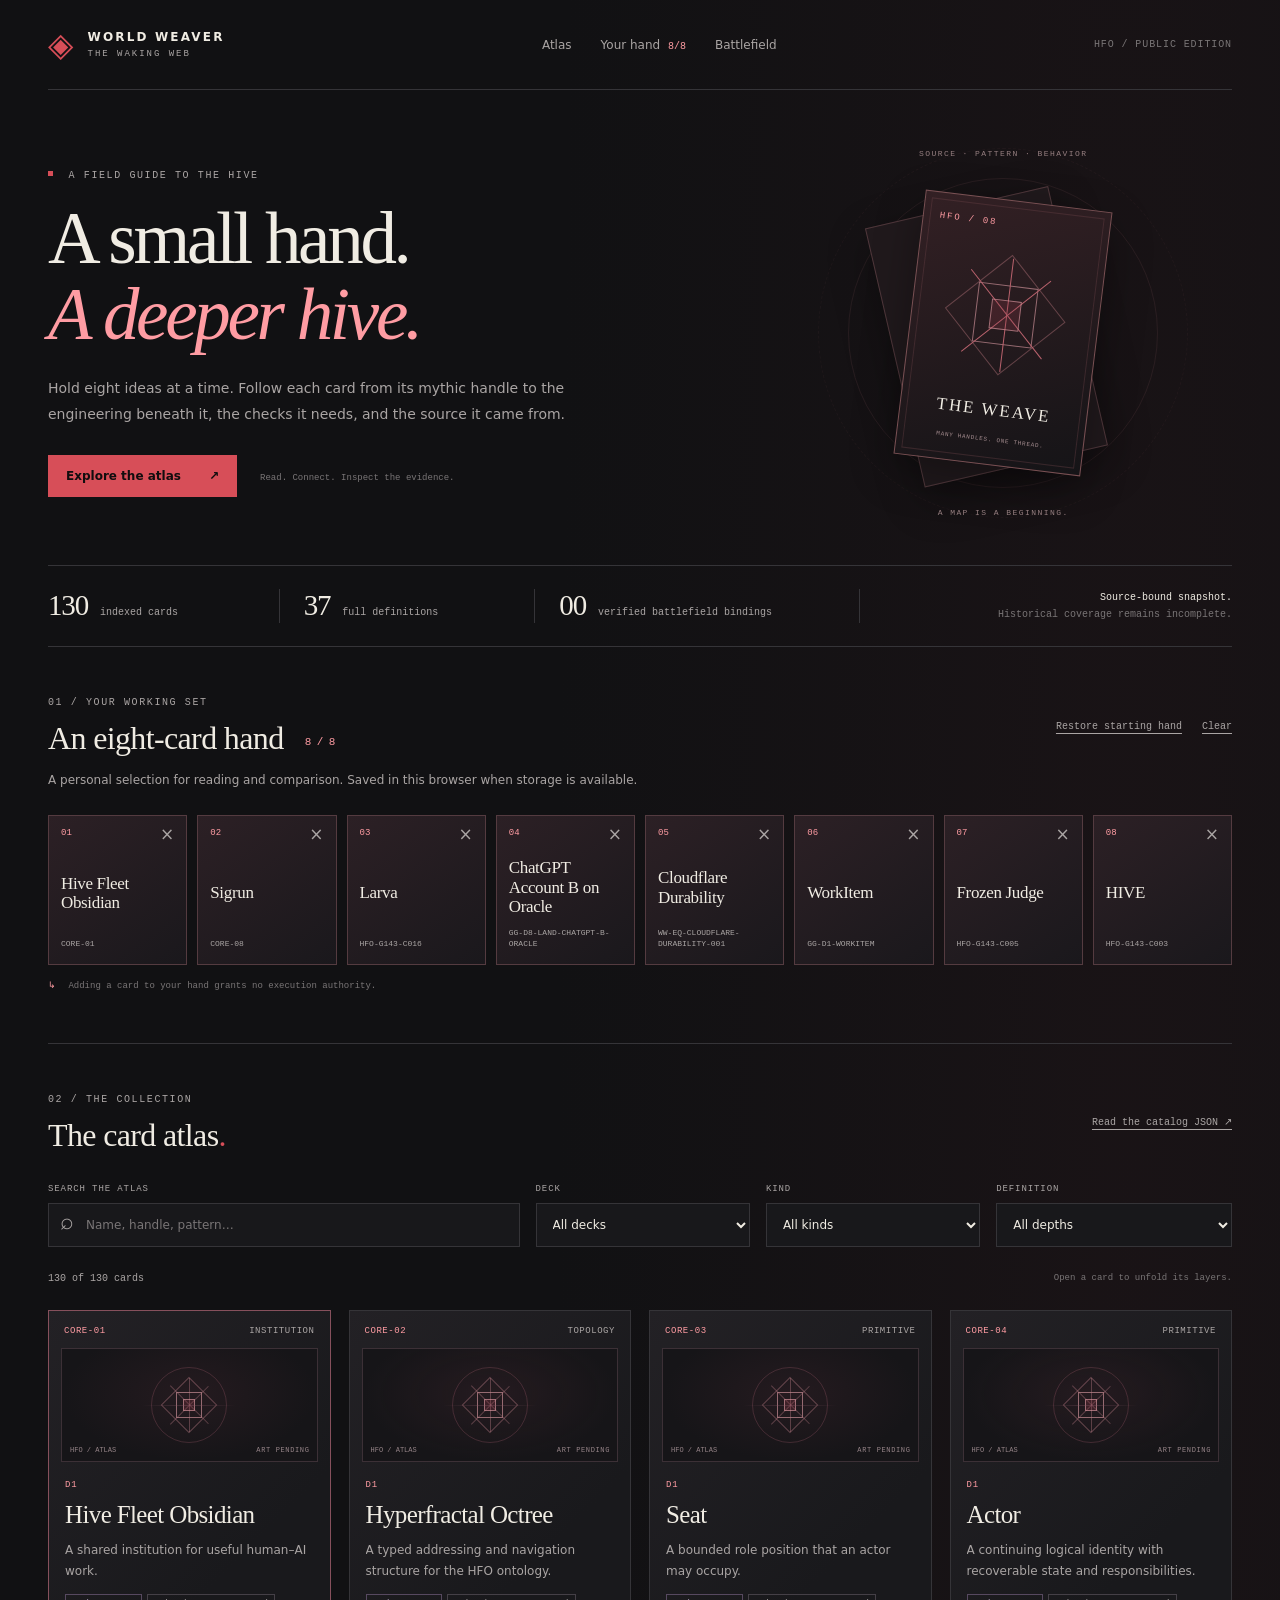
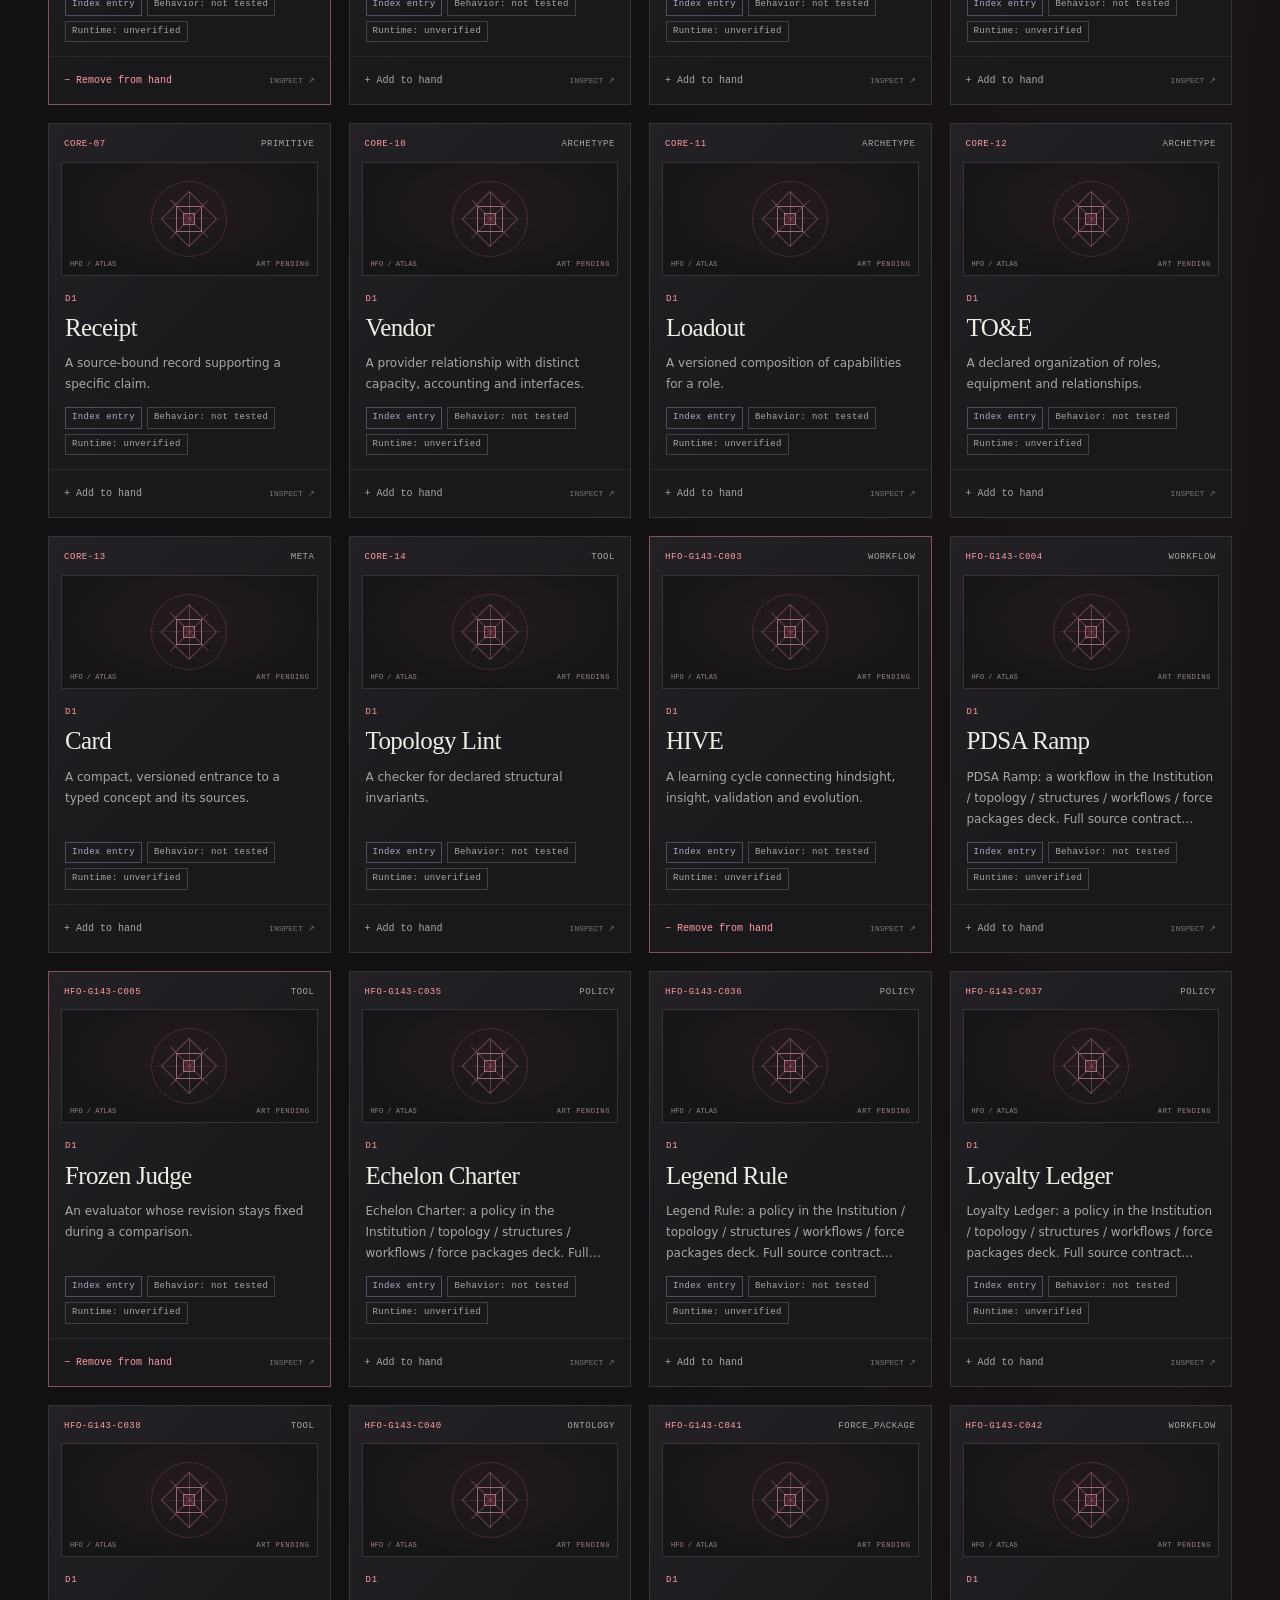
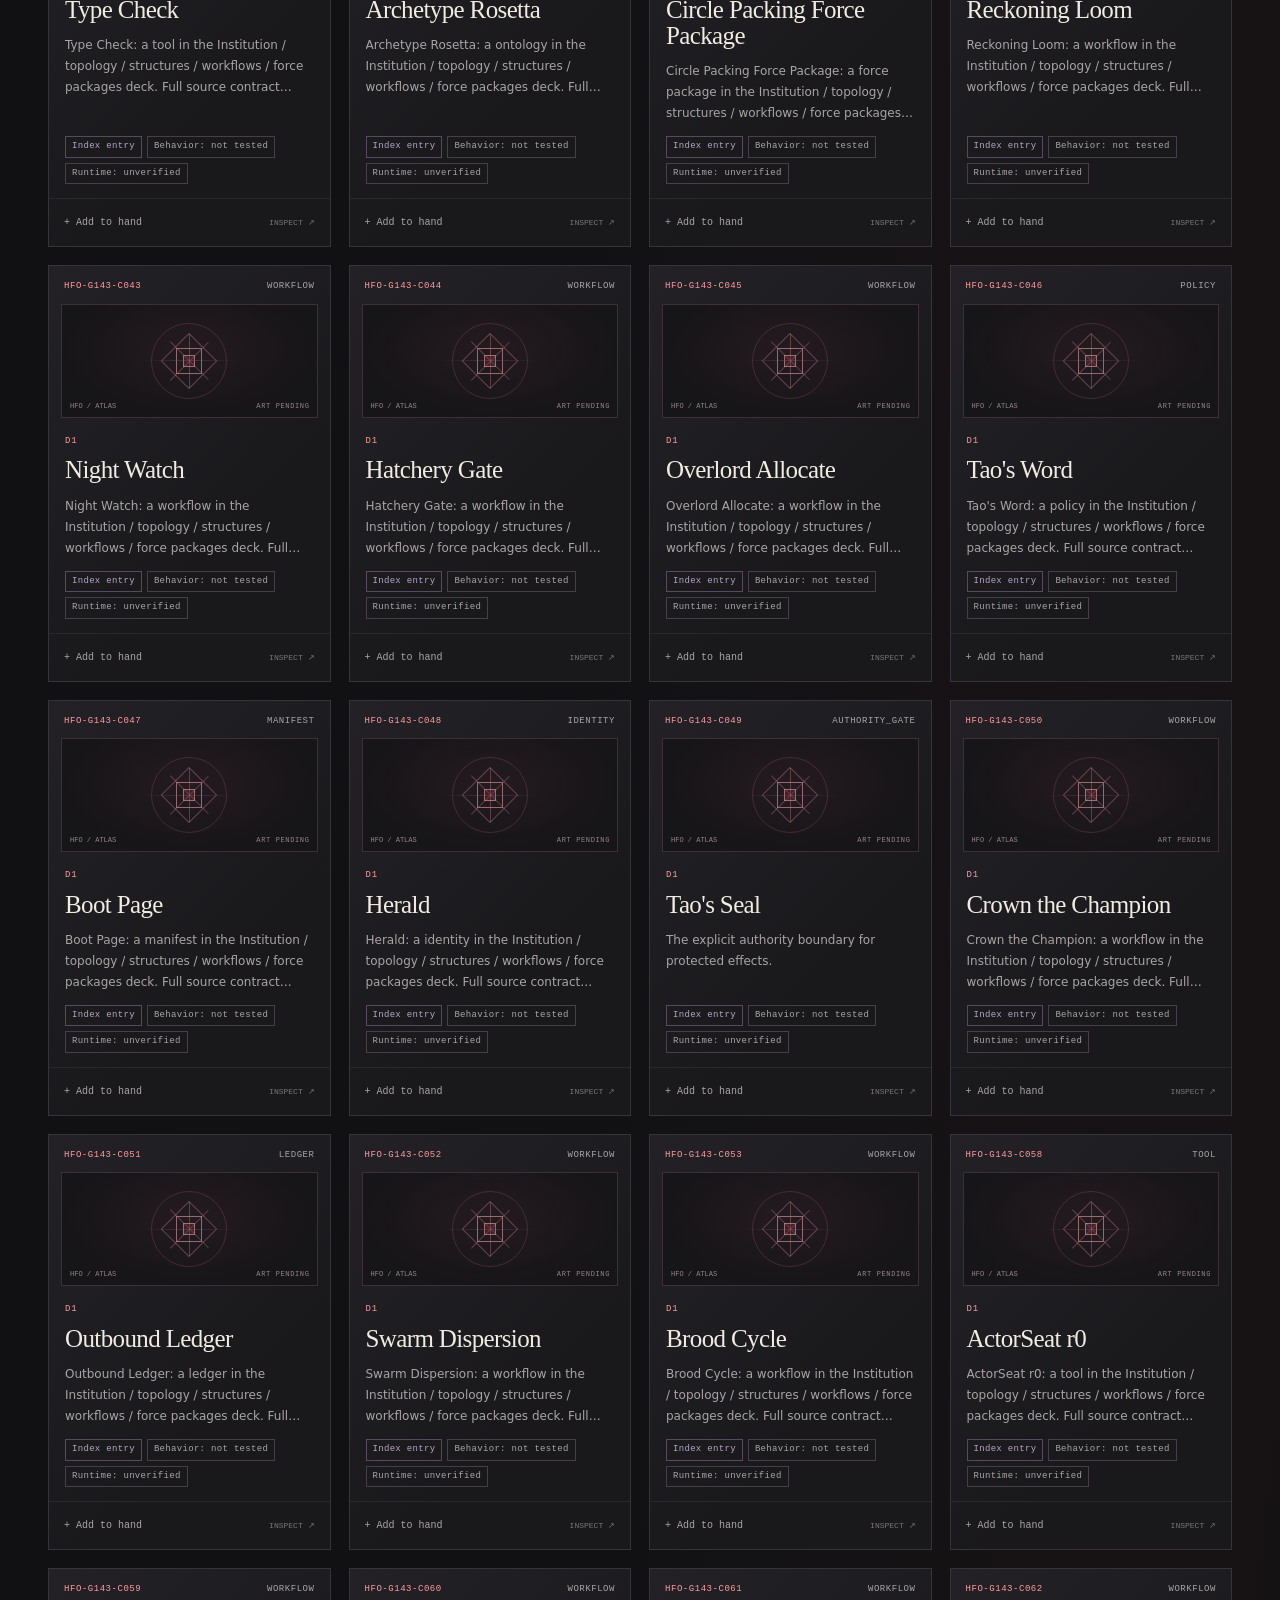
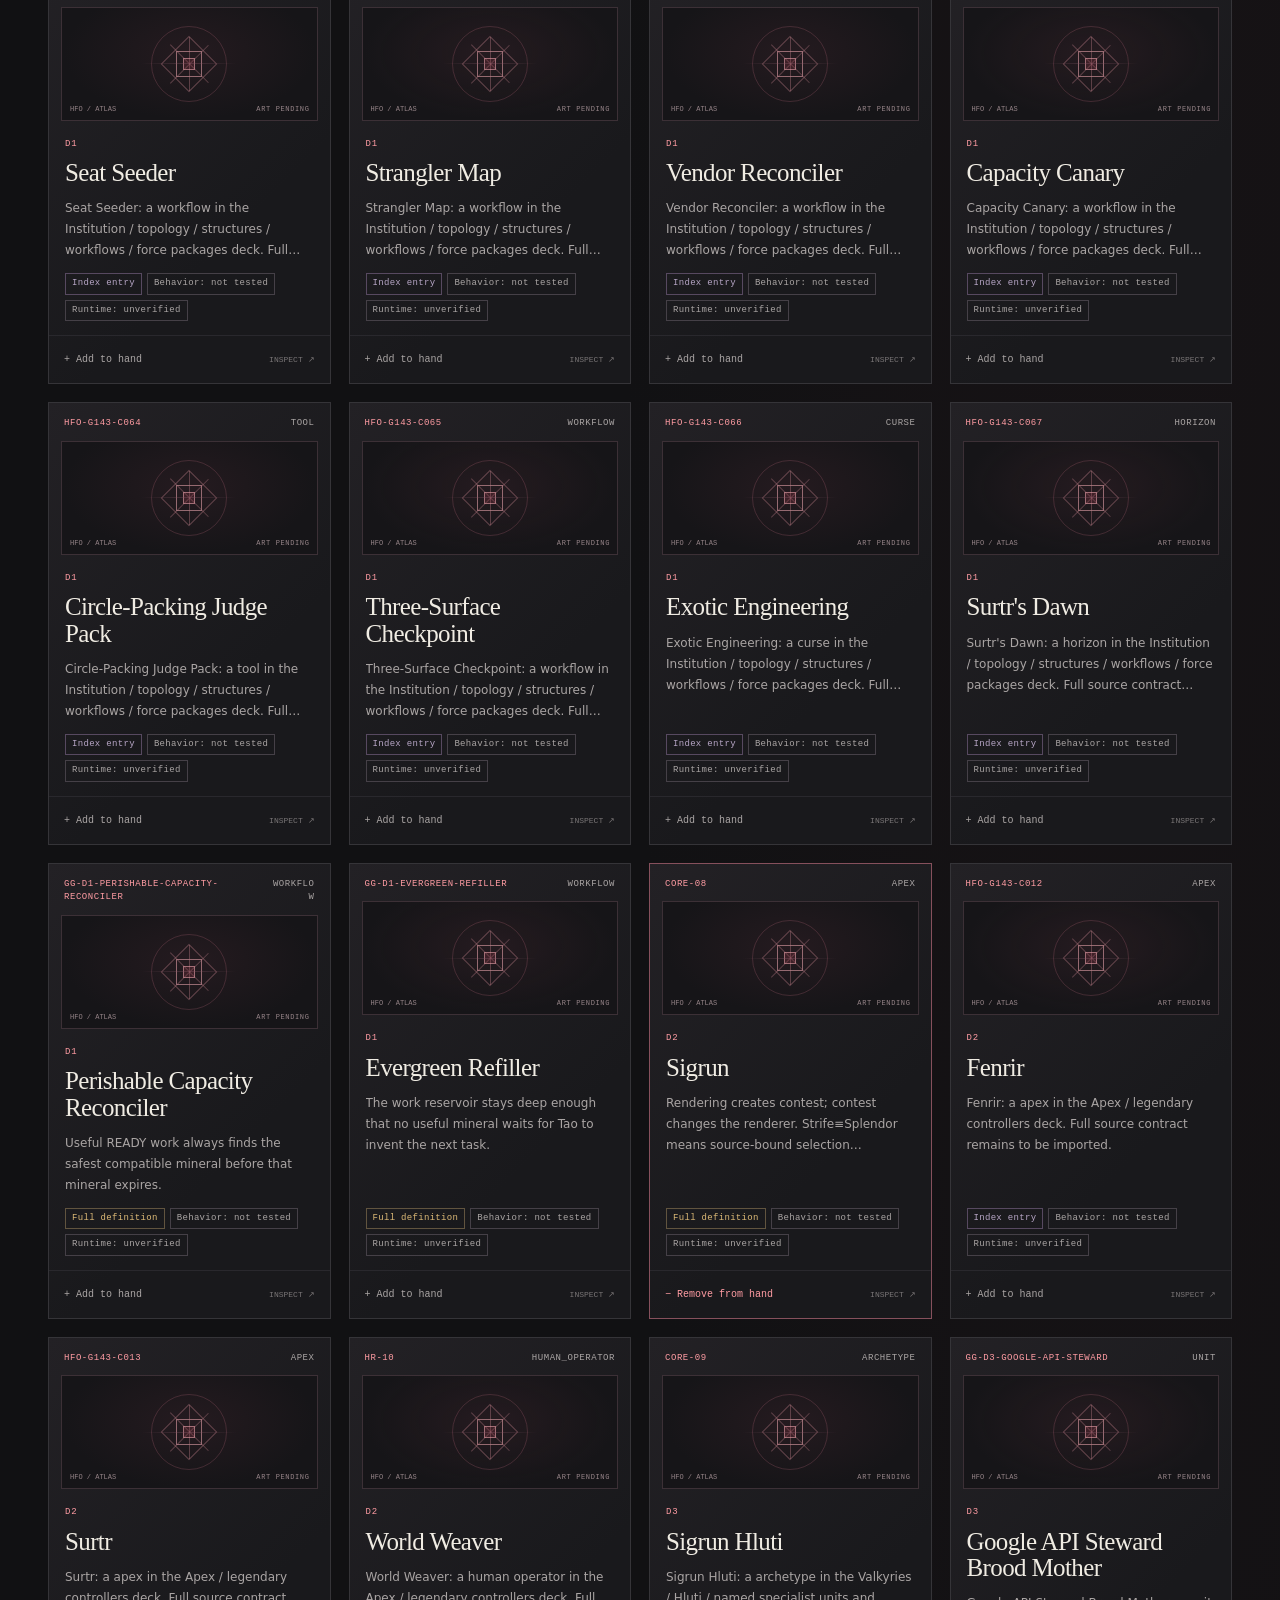
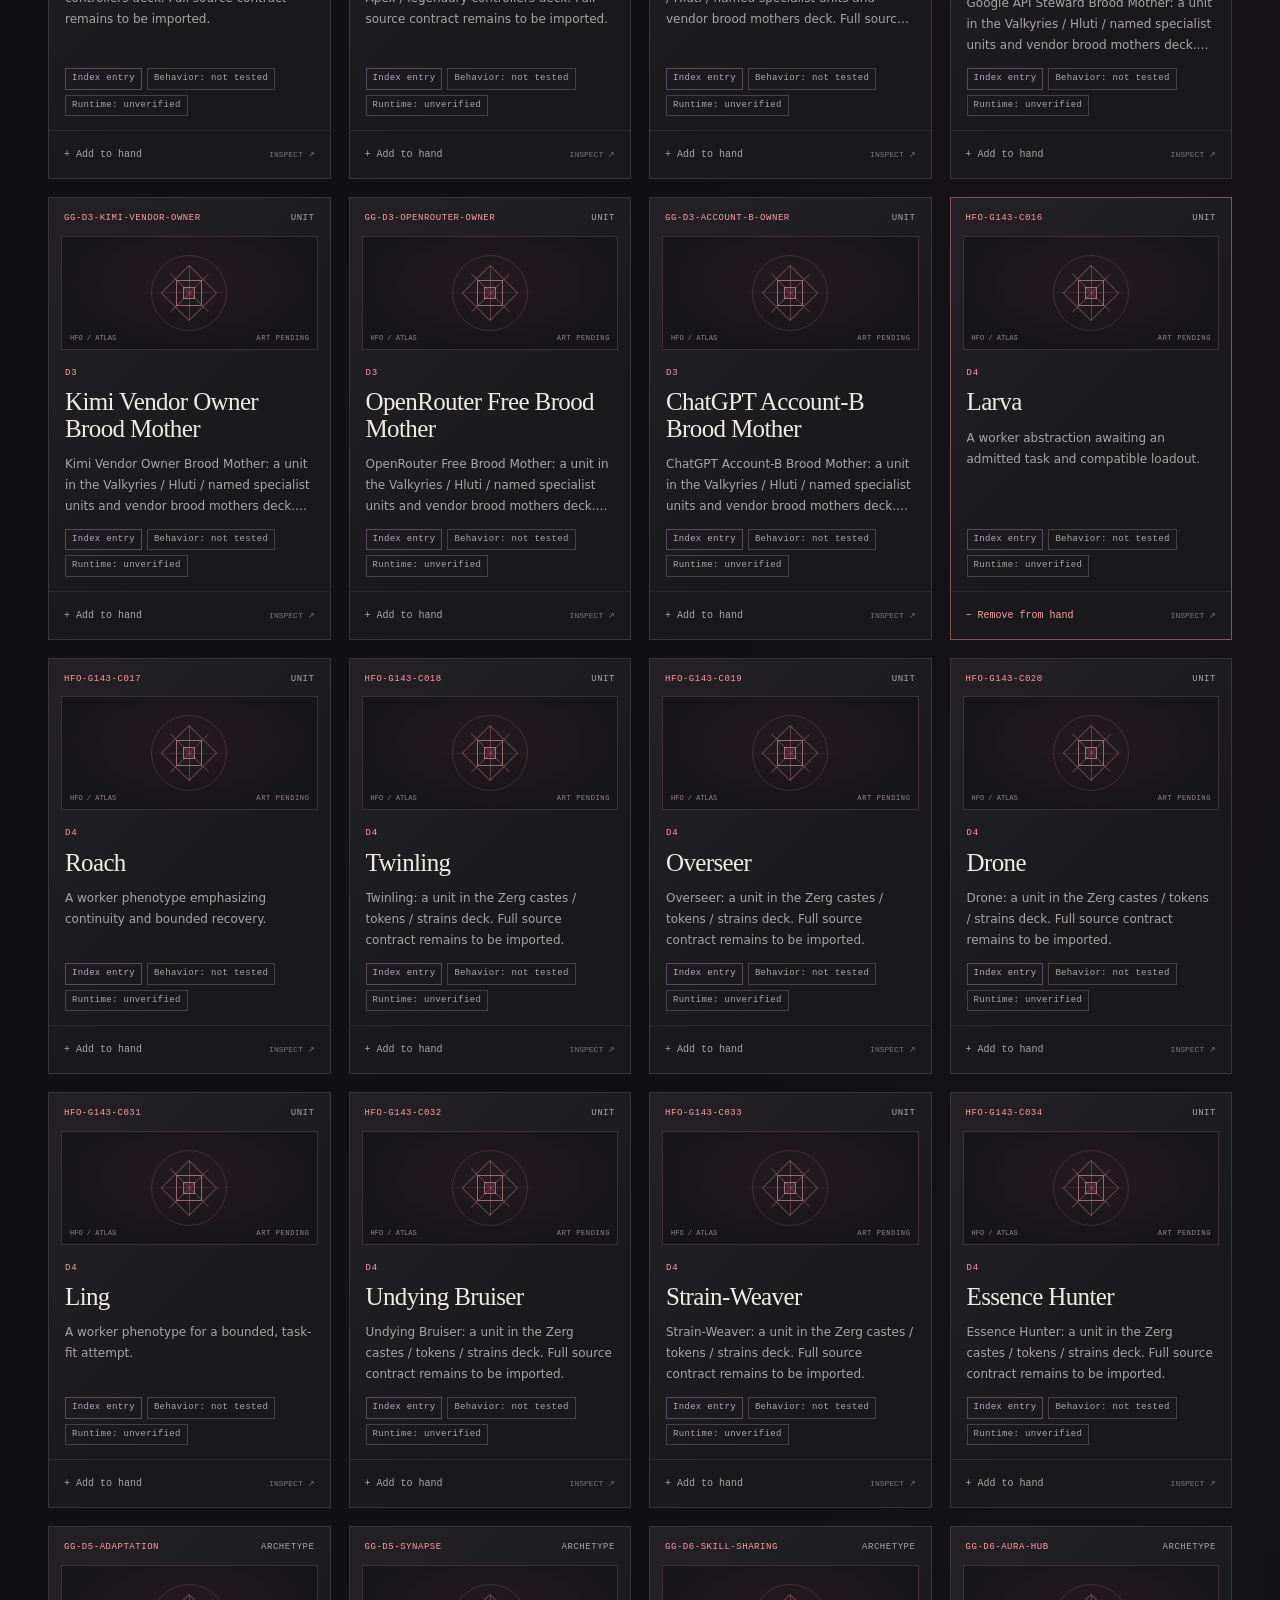
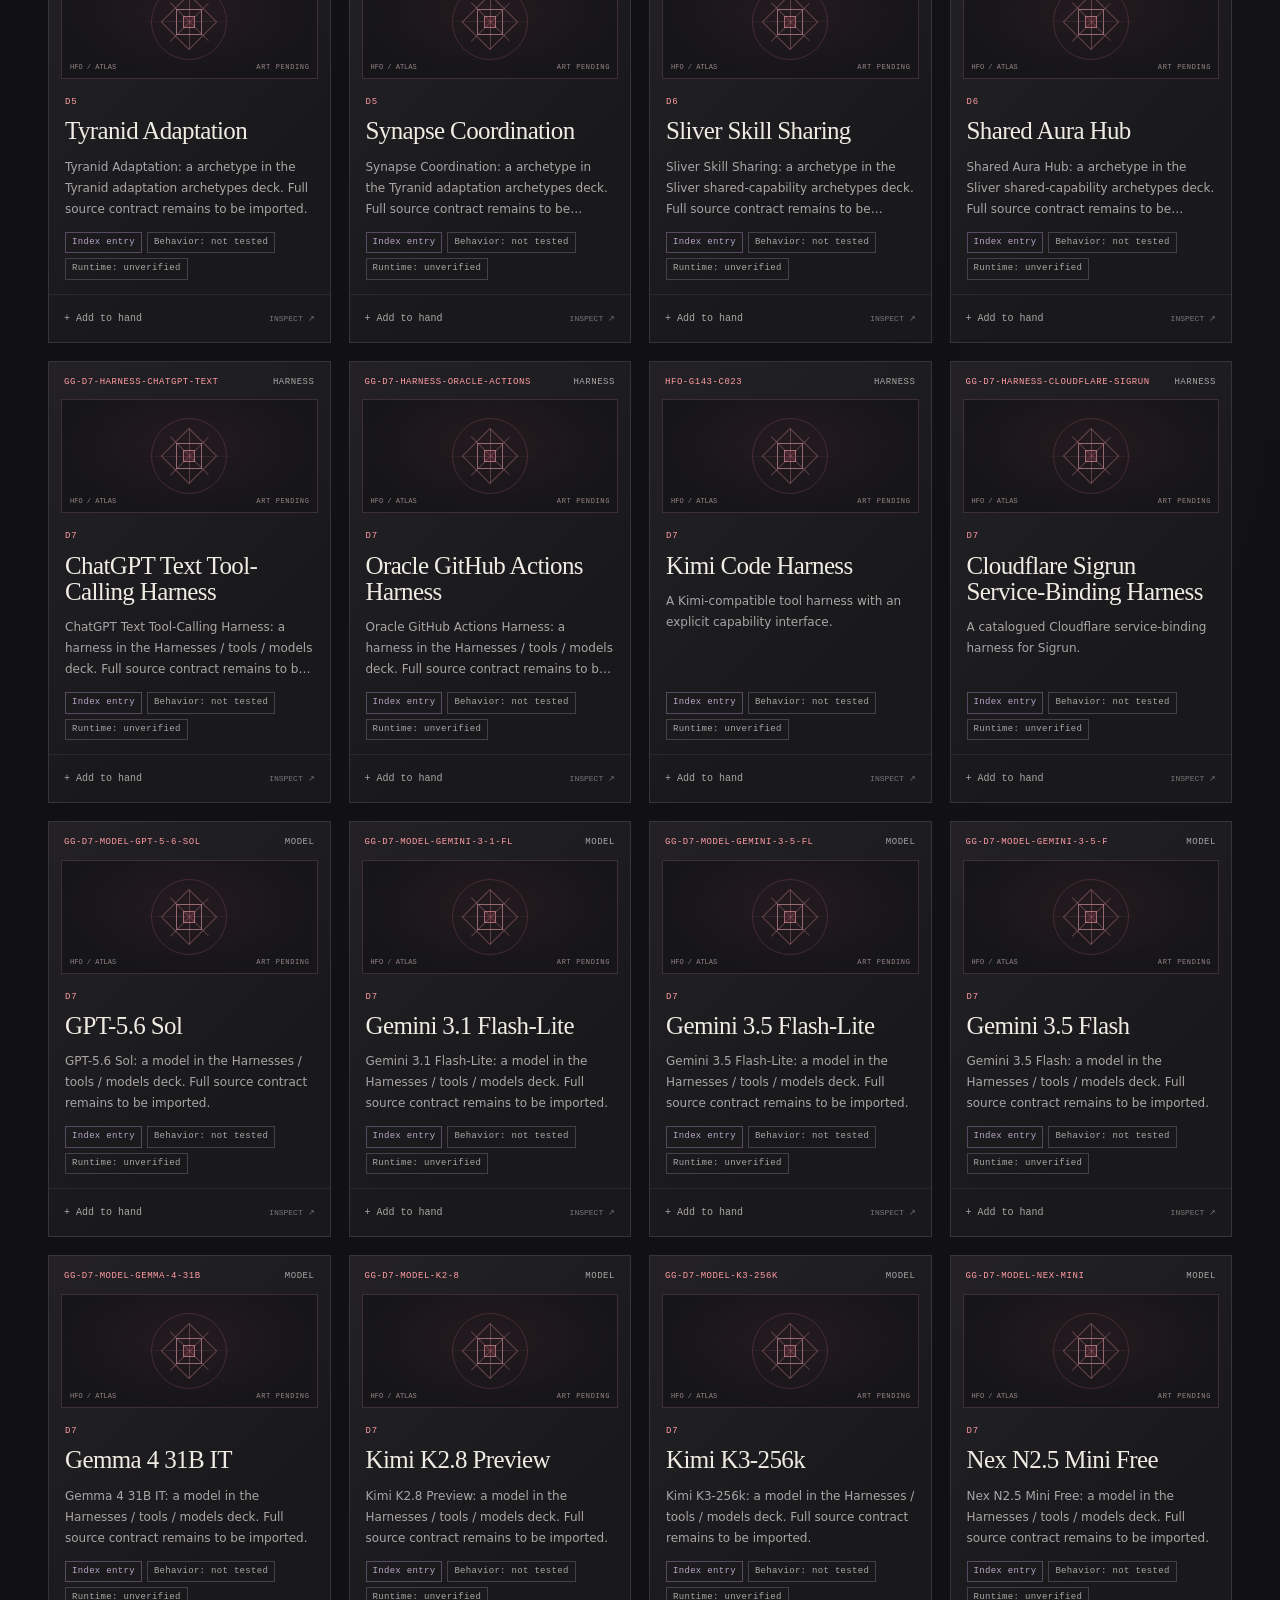
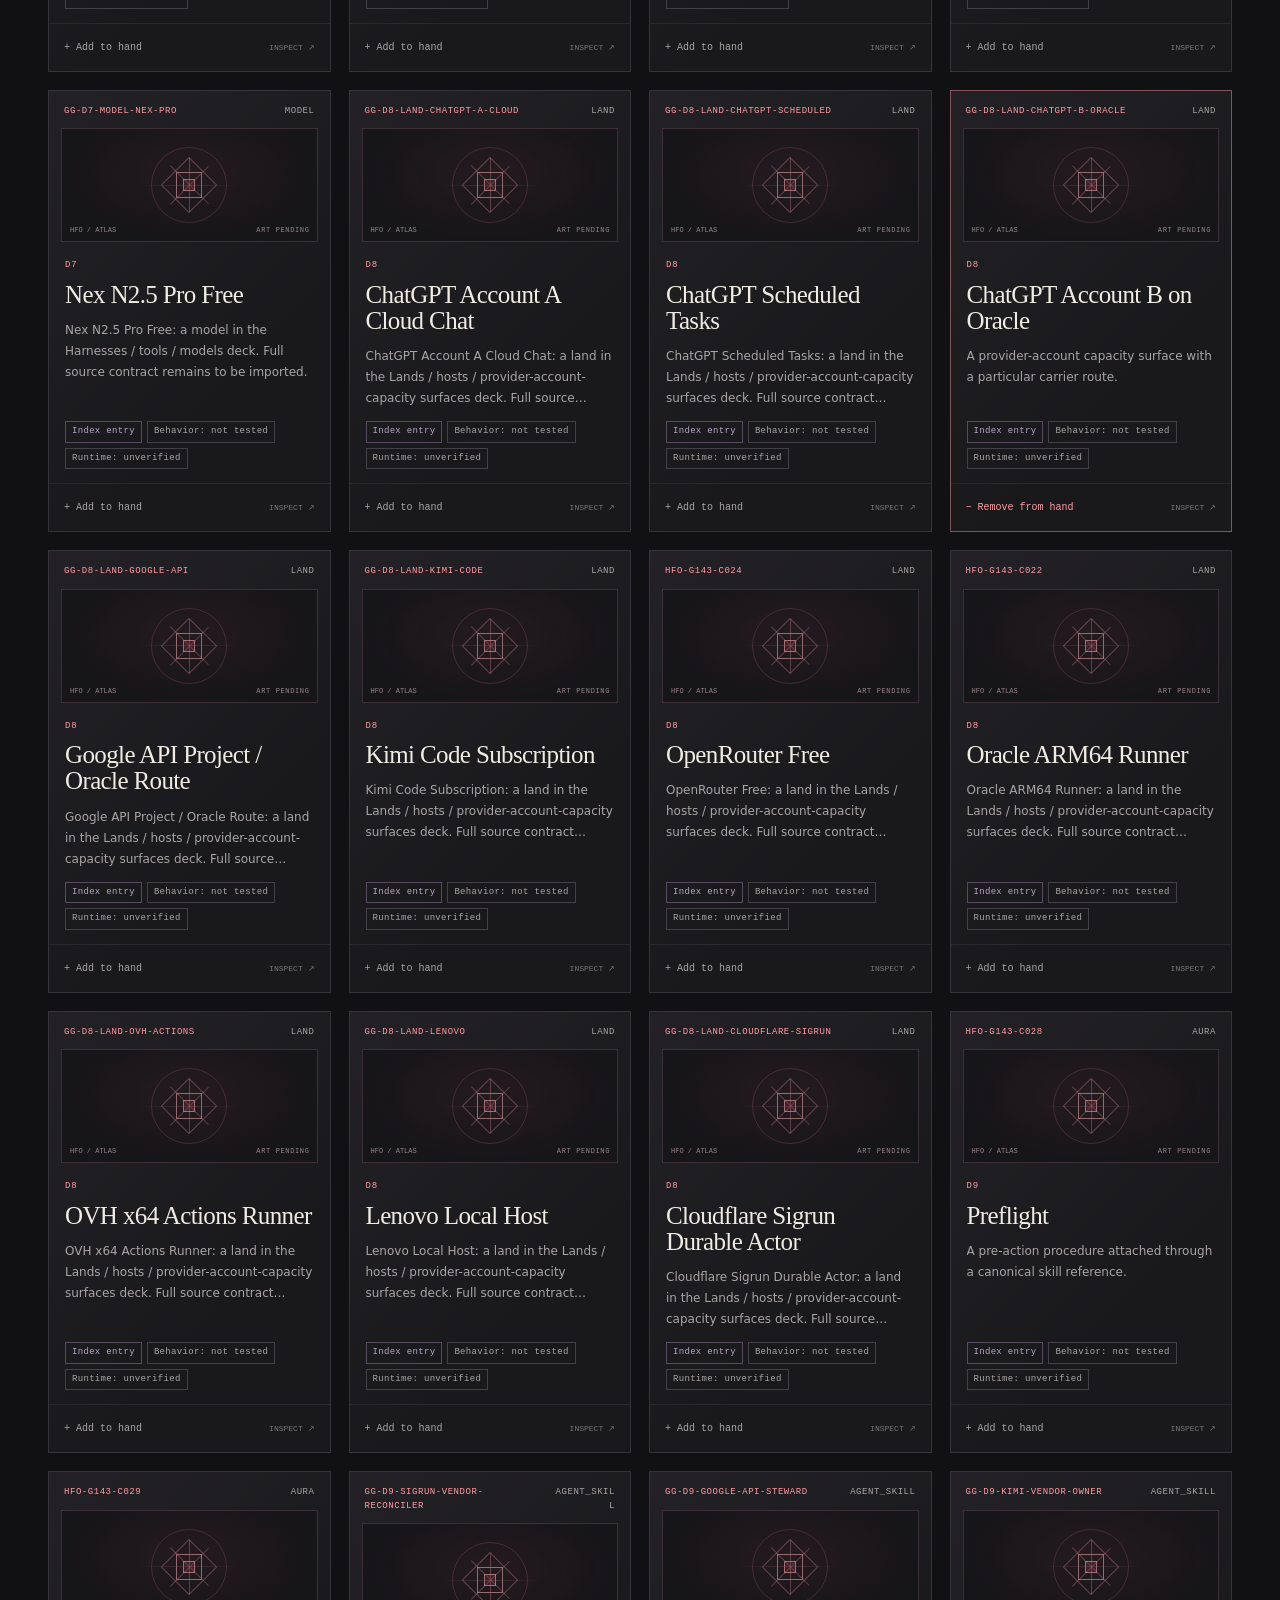
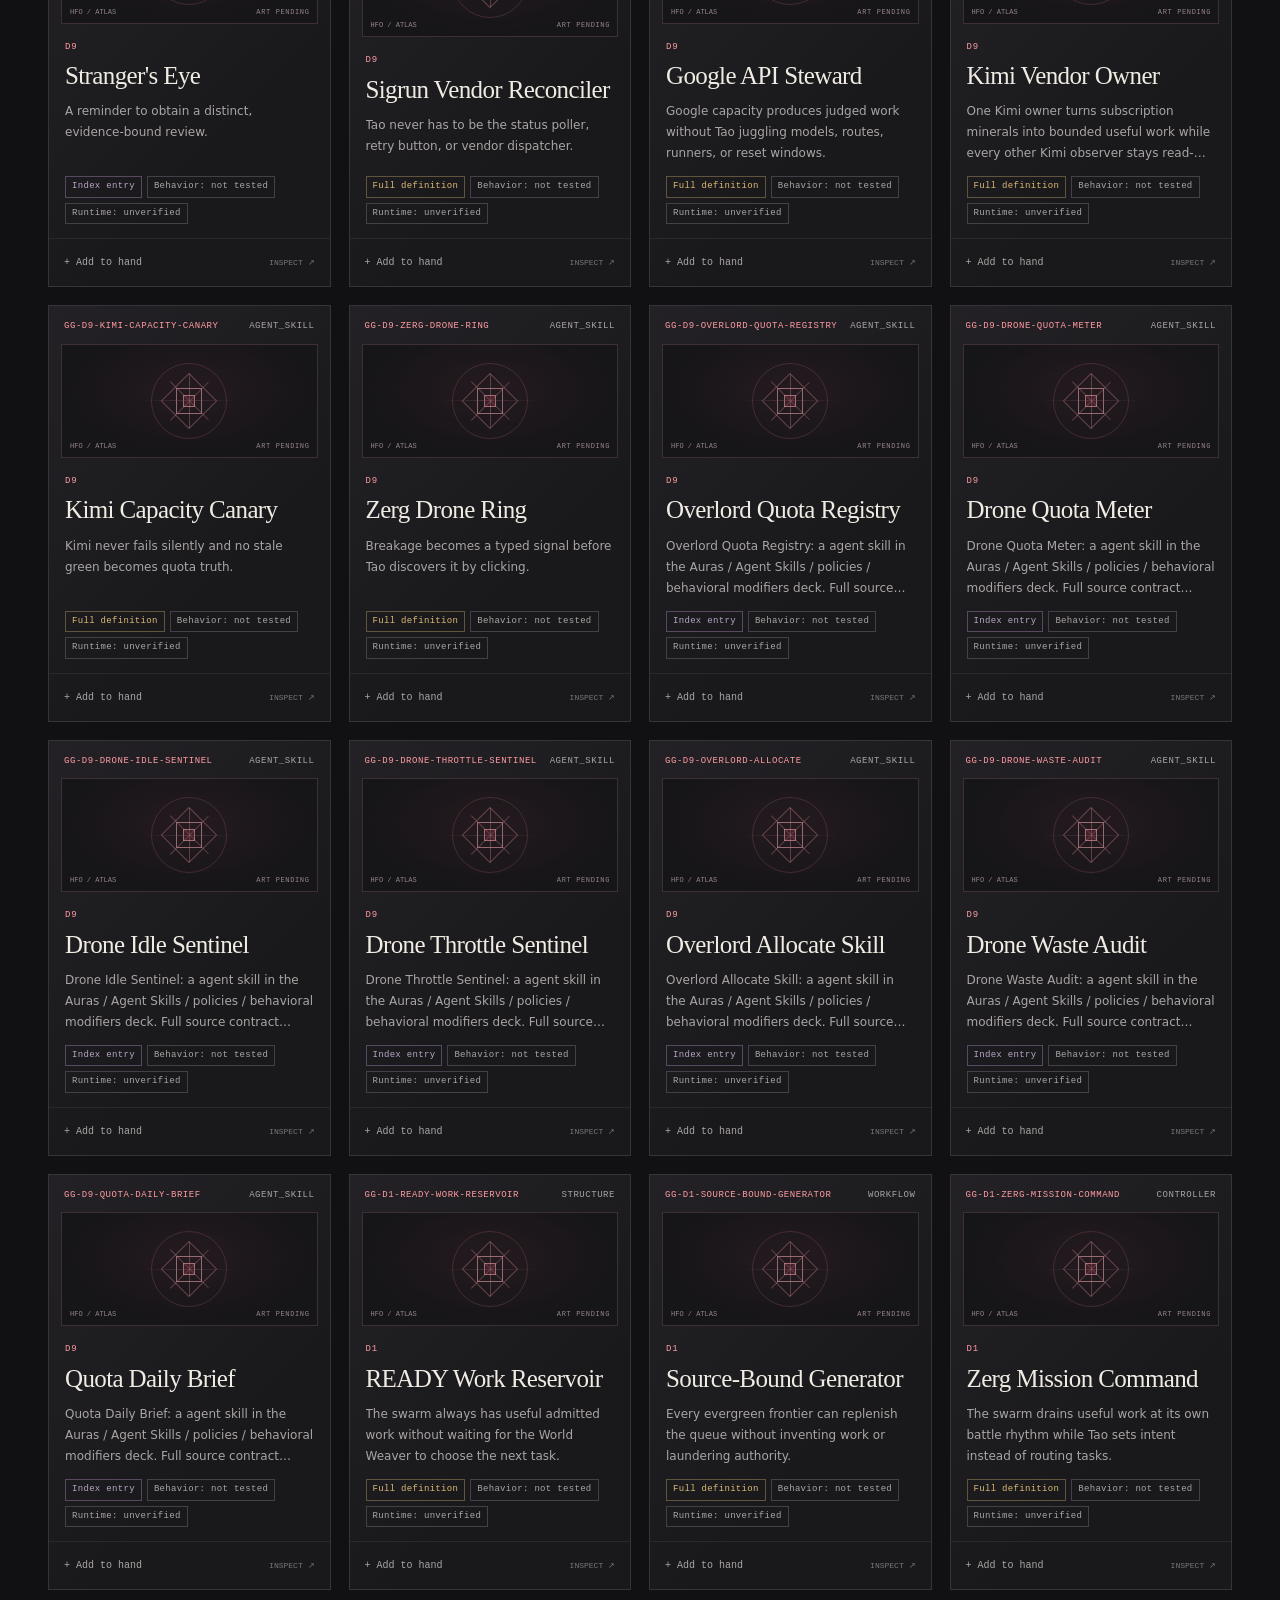
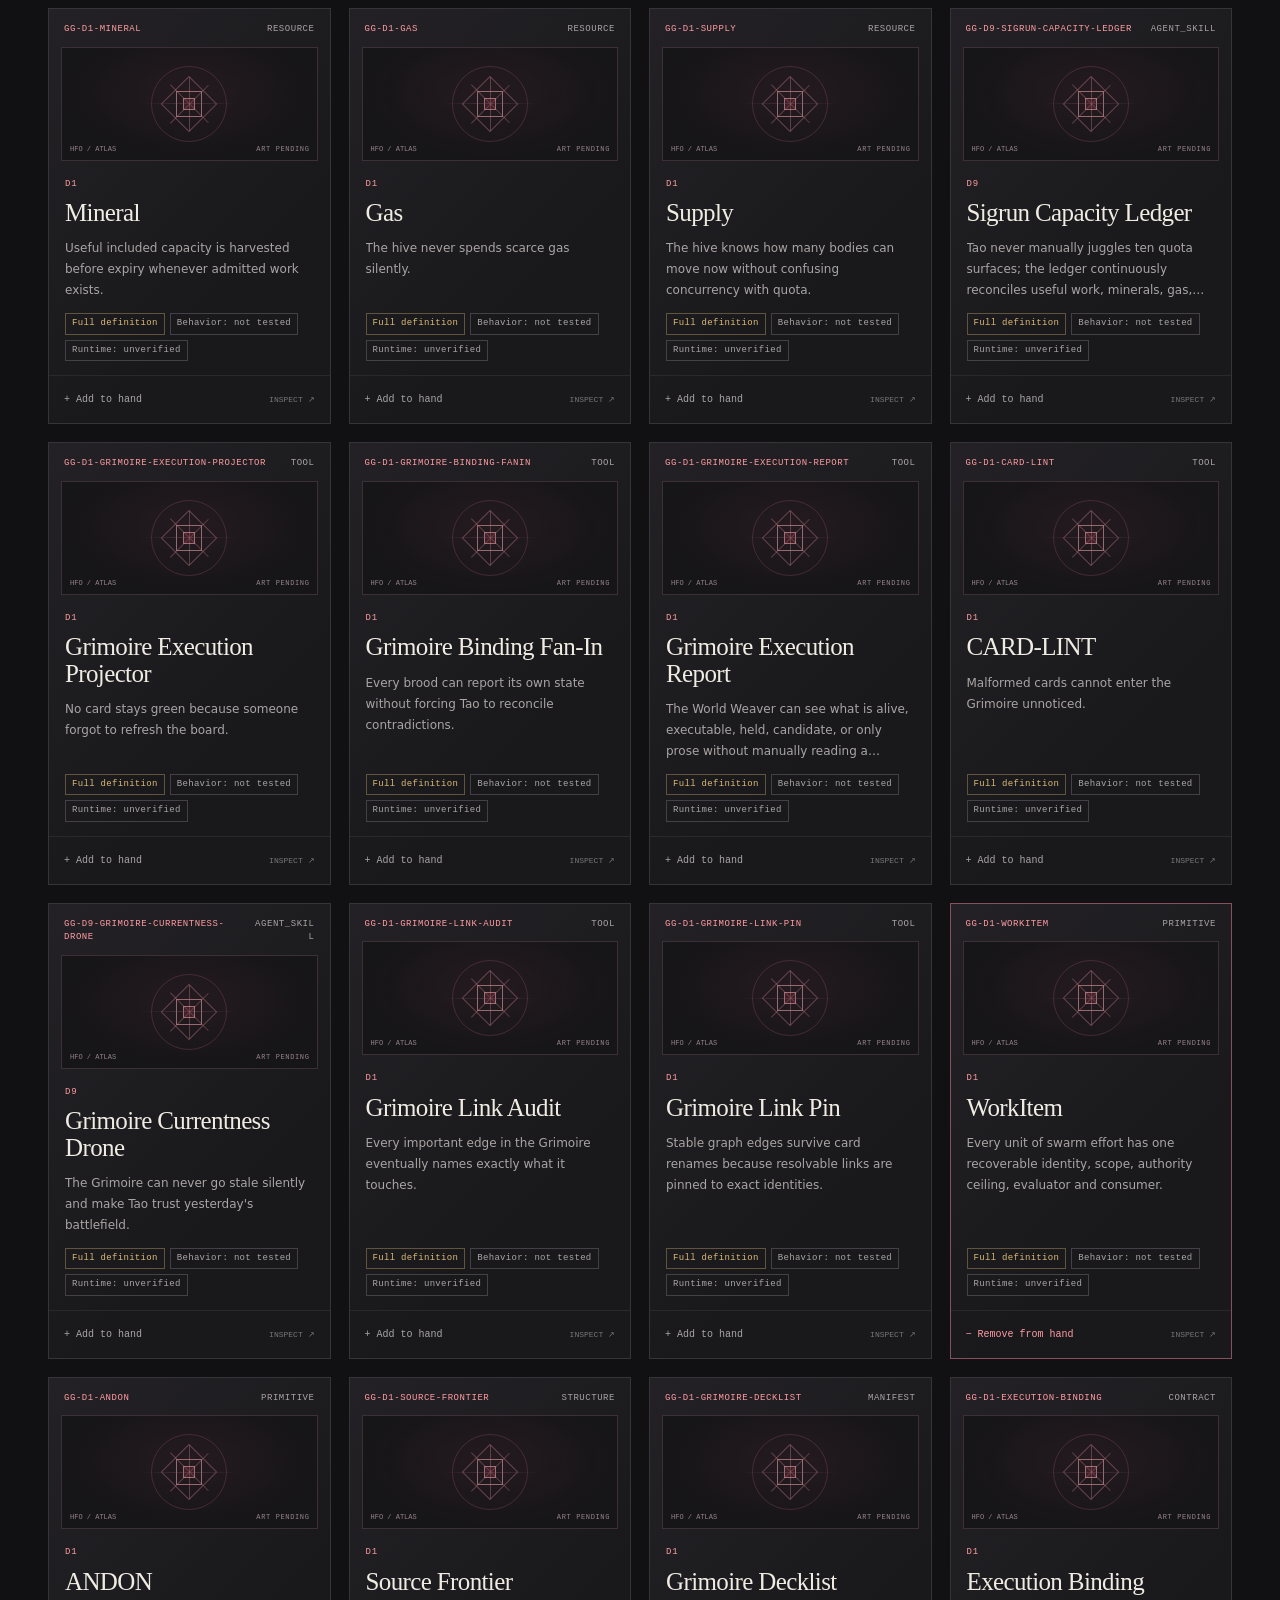
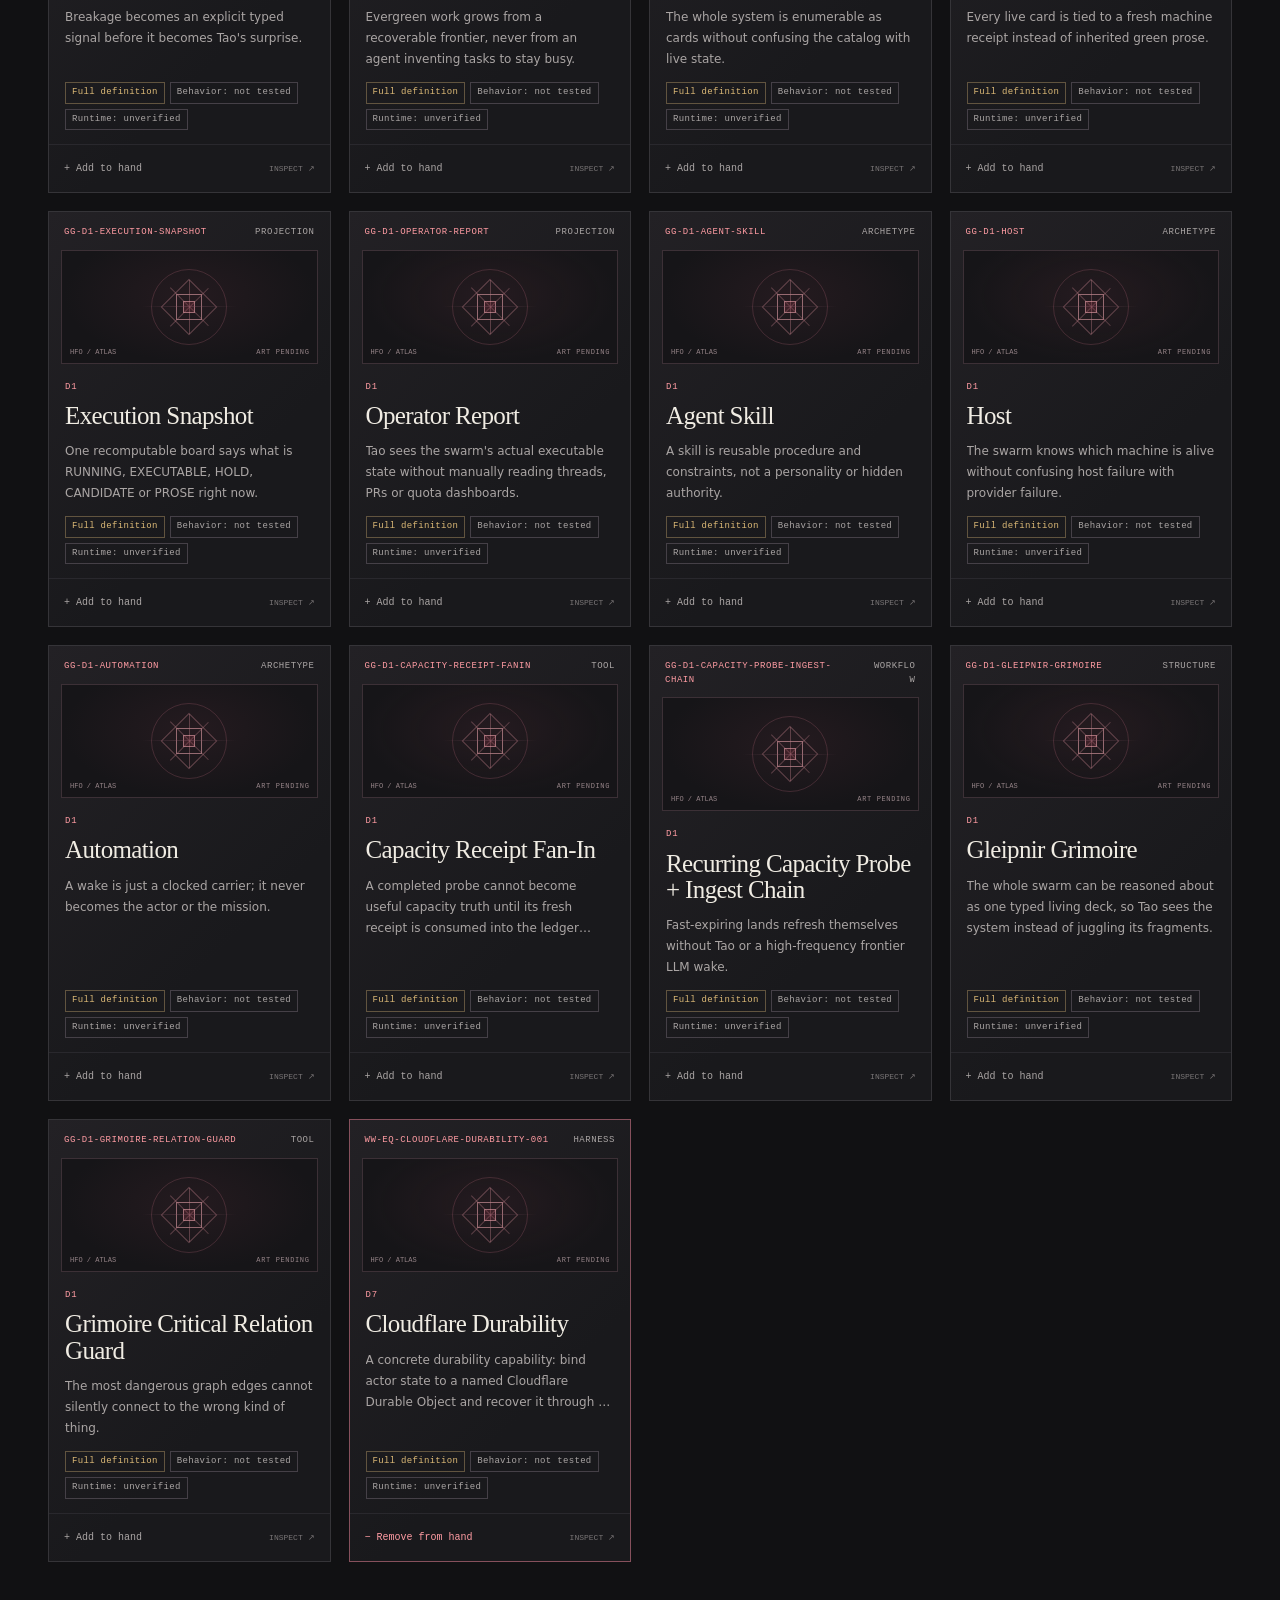
==== cards/index.html @ ab57b1e9 "Publish Worldweaver HFO card atlas, prompts and evaluation contract" ====
<!doctype html>
<html lang="en">
<head>
  <meta charset="utf-8">
  <meta name="viewport" content="width=device-width, initial-scale=1">
  <meta name="theme-color" content="#111113">
  <meta name="description" content="Browse the HFO card atlas: source-bound concepts, engineering patterns, behavior checks, and an eight-card reading hand. Runtime claims remain separate from definitions.">
  <title>The Card Atlas · World Weaver</title>
  <link rel="icon" href="/favicon.svg" type="image/svg+xml">
  <link rel="stylesheet" href="./cards.css">
  <script src="./cards.js" defer></script>
</head>
<body>
  <a class="skip-link" href="#library">Skip to the card library</a>
  <header class="site-header wrap">
    <a class="wordmark" href="/" aria-label="World Weaver home"><span class="brand-glyph" aria-hidden="true">◈</span><span>WORLD WEAVER<span class="wordmark-sub">THE WAKING WEB</span></span></a>
    <nav aria-label="Page navigation"><a href="#library">Atlas</a><a href="#hand">Your hand <span id="nav-hand-count">0/8</span></a><a href="#battlefield">Battlefield</a></nav>
    <span class="edition">HFO / PUBLIC EDITION</span>
  </header>

  <main class="wrap">
    <section class="hero" aria-labelledby="atlas-title">
      <div class="hero-copy">
        <p class="eyebrow"><span class="red-dot" aria-hidden="true"></span> A FIELD GUIDE TO THE HIVE</p>
        <h1 id="atlas-title">A small hand.<br><em>A deeper hive.</em></h1>
        <p class="hero-description">Hold eight ideas at a time. Follow each card from its mythic handle to the engineering beneath it, the checks it needs, and the source it came from.</p>
        <a class="button primary" href="#library">Explore the atlas <span aria-hidden="true">↗</span></a>
        <span class="hero-note">Read. Connect. Inspect the evidence.</span>
      </div>
      <div class="hero-emblem" aria-hidden="true">
        <div class="orbit orbit-one"></div><div class="orbit orbit-two"></div>
        <span class="orbit-label label-top">SOURCE · PATTERN · BEHAVIOR</span>
        <div class="emblem-card emblem-back"></div>
        <div class="emblem-card emblem-front"><span class="emblem-index">HFO / 08</span><div class="sigil"><span></span><span></span><span></span></div><span class="emblem-title">THE WEAVE</span><span class="emblem-caption">MANY HANDLES. ONE THREAD.</span></div>
        <span class="orbit-label label-bottom">A MAP IS A BEGINNING.</span>
      </div>
    </section>

    <div class="coverage-bar" aria-label="Catalog coverage">
      <div><strong id="indexed-count">—</strong><span>indexed cards</span></div>
      <div><strong id="full-count">—</strong><span>full definitions</span></div>
      <div><strong>00</strong><span>verified battlefield bindings</span></div>
      <p>Source-bound snapshot.<br><span>Historical coverage remains incomplete.</span></p>
    </div>

    <section class="hand-section section-block" id="hand" aria-labelledby="hand-heading">
      <div class="section-heading"><div><p class="eyebrow">01 / YOUR WORKING SET</p><h2 id="hand-heading">An eight-card hand <span id="hand-count" class="count-label">0 / 8</span></h2></div><div class="section-actions"><button id="reset-hand" class="text-button" type="button" disabled>Restore starting hand</button><button id="clear-hand" class="text-button" type="button" disabled>Clear</button></div></div>
      <p class="section-intro">A personal selection for reading and comparison. Saved in this browser when storage is available.</p>
      <ol class="hand-grid" id="hand-cards" aria-label="Your selected cards"></ol>
      <p class="hand-boundary"><span aria-hidden="true">↳</span> Adding a card to your hand grants no execution authority.</p>
    </section>

    <section class="library-section section-block" id="library" aria-labelledby="library-heading">
      <div class="section-heading"><div><p class="eyebrow">02 / THE COLLECTION</p><h2 id="library-heading">The card atlas<span class="heading-period">.</span></h2></div><a class="text-link" href="./catalog.json">Read the catalog JSON <span aria-hidden="true">↗</span></a></div>
      <form class="filters" id="filters" role="search">
        <div class="search-field"><label for="search">Search the atlas</label><div class="search-input"><span aria-hidden="true">⌕</span><input id="search" name="search" type="search" placeholder="Name, handle, pattern…" autocomplete="off" disabled></div></div>
        <div class="filter-field"><label for="deck-filter">Deck</label><select id="deck-filter" disabled><option value="">All decks</option></select></div>
        <div class="filter-field"><label for="type-filter">Kind</label><select id="type-filter" disabled><option value="">All kinds</option></select></div>
        <div class="filter-field"><label for="depth-filter">Definition</label><select id="depth-filter" disabled><option value="">All depths</option><option value="full">Full definitions</option><option value="index">Index entries</option></select></div>
      </form>
      <div class="results-line"><p id="results-count" role="status" aria-live="polite">Loading the source-bound catalog…</p><button class="text-button" id="clear-filters" type="button" hidden>Clear filters</button><span class="results-hint">Open a card to unfold its layers.</span></div>
      <div class="load-error" id="load-error" role="alert" hidden><h3>The atlas could not be loaded.</h3><p id="load-error-message">The catalog is unavailable. No card or runtime state has been assumed.</p><button class="button" id="retry-load" type="button">Try again</button></div>
      <div class="card-grid" id="card-grid" aria-label="Card library" aria-busy="true"></div>
      <div class="empty-results" id="empty-results" hidden><span aria-hidden="true">∅</span><h3>No cards match these filters.</h3><p>Try a shorter phrase or choose another deck.</p></div>
      <noscript><p class="load-error">This interactive atlas needs JavaScript. You can still <a href="./catalog.json">read the complete source-bound catalog as JSON</a>.</p></noscript>
    </section>

    <section class="core-section section-block" aria-labelledby="core-heading" id="core-section" hidden>
      <div class="section-heading"><div><p class="eyebrow">03 / WAYS INTO THE SYSTEM</p><h2 id="core-heading">Eight doors into the hive.</h2></div></div>
      <p class="section-intro">Each view starts with a question. Unfold it to follow the source.</p>
      <div id="core-views" class="core-grid"></div>
    </section>

    <section class="battlefield section-block" id="battlefield" aria-labelledby="battlefield-heading">
      <div class="section-heading"><div><p class="eyebrow">04 / VERIFIED IN THE WORLD</p><h2 id="battlefield-heading">The battlefield</h2></div><span class="status-tag">NO VERIFIED BINDINGS IMPORTED</span></div>
      <div class="battlefield-empty"><div class="empty-marker" aria-hidden="true">∅</div><div><h3>Reserved for what demonstrably works.</h3><p>No verified runtime bindings are included in this catalog. A definition, a mature engineering pattern, or a selected card cannot establish that a system is running.</p><p class="small">A future entry needs a specific runtime, a fresh verification receipt, and a bound source. There is no manual “mark verified” control.</p></div><span class="battlefield-count" aria-label="Zero verified bindings">00</span></div>
    </section>

    <footer class="site-footer"><div><a class="footer-brand" href="/">WORLD WEAVER</a><p>Myth gives us a handle. Evidence gives it weight.</p></div><div class="footer-source"><span id="source-info">Catalog source pending</span><a id="catalog-source" hidden>Inspect source revision ↗</a><a href="./catalog.json">Machine-readable catalog ↗</a></div></footer>
  </main>

  <dialog id="card-dialog" aria-labelledby="detail-name" aria-describedby="detail-summary">
    <div class="dialog-toolbar"><span class="eyebrow">CARD / INSPECTOR</span><button type="button" class="close-button" id="close-dialog" aria-label="Close card details">Close <span aria-hidden="true">×</span></button></div>
    <div id="card-detail"></div>
  </dialog>
  <p id="announcement" class="toast" role="status" aria-live="polite" aria-atomic="true" hidden></p>
</body>
</html>
---- cards/cards.css ----
@charset "UTF-8";
:root{color-scheme:dark;--bg:#111113;--panel:#19191c;--raised:#212124;--line:#353438;--line-soft:#29282d;--text:#f0ece3;--muted:#aaa5a4;--dim:#797576;--red:#d74e58;--red-light:#ff9ca3;--gold:#ddba77;--serif:Georgia,"Times New Roman",serif;--sans:system-ui,-apple-system,BlinkMacSystemFont,"Segoe UI",sans-serif;--mono:ui-monospace,SFMono-Regular,Consolas,monospace;font-family:var(--sans);background:var(--bg);color:var(--text);scroll-behavior:smooth;scroll-padding-top:24px}

*{box-sizing:border-box}
body{margin:0;background:radial-gradient(ellipse at 88% 9%,#431e242b,transparent 36%),var(--bg)}
button,input,select,textarea{font:inherit}
button,a,summary{-webkit-tap-highlight-color:transparent}
button{cursor:pointer}
button:disabled{cursor:default;opacity:.48}
a{color:inherit;text-underline-offset:4px}
button,input,select,summary,a{outline-offset:5px}
a:focus-visible,button:focus-visible,summary:focus-visible,input:focus-visible,select:focus-visible,textarea:focus-visible{outline:2px solid var(--red-light)}
button{color:inherit}
button:disabled:hover{transform:none}
p{line-height:1.65}
h1,h2,h3,p{margin-top:0}
h1,h2,h3{font-weight:500}
button{border-radius:0}
::selection{background:#7e303b;color:#fff}
[hidden]{display:none!important}
.wrap{width:min(1440px,calc(100% - 96px));margin-inline:auto}
.skip-link{position:fixed;left:20px;top:-80px;z-index:20;background:var(--text);color:var(--bg);padding:12px}
.skip-link:focus{top:12px}
.site-header{display:flex;align-items:center;justify-content:space-between;gap:24px;padding:28px 0;border-bottom:1px solid var(--line)}
.wordmark{display:flex;align-items:center;gap:12px;font-size:12px;letter-spacing:.18em;font-weight:700;text-decoration:none}
.brand-glyph{font-size:33px;color:var(--red);font-weight:400;line-height:1}
.wordmark-sub{display:block;font:9px var(--mono);letter-spacing:.22em;margin-top:5px;color:var(--muted)}
nav{display:flex;gap:29px;font-size:12px}
nav a{color:var(--muted);text-decoration:none}
nav a:hover{color:var(--text)}
#nav-hand-count{margin-left:4px;font:10px var(--mono);color:var(--red-light)}
.edition{font:10px var(--mono);letter-spacing:.09em;color:var(--dim)}
.hero{display:grid;grid-template-columns:1.2fr .8fr;align-items:center;min-height:475px;gap:40px;padding:72px 0 62px}
.eyebrow{font:10px/1.5 var(--mono);letter-spacing:.16em;color:var(--muted);margin-bottom:18px}
.red-dot{display:inline-block;background:var(--red);height:5px;width:5px;margin:0 8px 2px 0}
.hero h1{font-family:var(--serif);font-size:clamp(48px,5.7vw,82px);line-height:1.04;letter-spacing:-.045em;margin:0 0 24px}
.hero h1 em{color:var(--red-light);font-weight:400}
.hero-description{max-width:555px;color:var(--muted);font-size:14px;line-height:1.85;margin-bottom:27px}
.button{display:inline-flex;align-items:center;justify-content:center;gap:28px;border:1px solid #6b4b4f;background:#322226;padding:12px 17px;text-decoration:none;font-size:12px;font-weight:500;line-height:1.2;min-height:42px}
.button:hover{border-color:var(--red-light);background:#46282f}
.primary{background:var(--red);border-color:var(--red);color:#100d0e;font-weight:650}
.primary:hover{background:#ee7079;border-color:#ee7079}
.hero-note{font:9px var(--mono);display:inline-block;color:var(--dim);margin-left:18px}
.hero-emblem{height:320px;position:relative;display:grid;place-items:center}
.orbit{position:absolute;border:1px solid #724c5033;border-radius:50%;height:310px;width:310px}
.orbit-two{height:370px;width:370px;border-style:dashed;opacity:.55}
.orbit-label{position:absolute;font:8px var(--mono);letter-spacing:.18em;color:#967f80}
.label-top{top:-24px}
.label-bottom{bottom:-24px}
.emblem-card{position:absolute;width:188px;height:266px;border:1px solid #795053;background:linear-gradient(160deg,#332024,#151417);box-shadow:0 15px 45px #0005}
.emblem-back{transform:rotate(-13deg) translateX(-17px);border-color:#4f373b;background:#20191c}
.emblem-front{transform:rotate(7deg);display:flex;flex-direction:column;align-items:center;justify-content:space-between;padding:18px 10px 21px}
.emblem-front::after{content:"";position:absolute;inset:6px;border:1px solid #69414866;pointer-events:none}
.emblem-index{font:9px var(--mono);letter-spacing:.2em;color:var(--red-light);align-self:flex-start;padding-left:6px}
.emblem-title{font:17px var(--serif);letter-spacing:.12em}
.emblem-caption{font:6px var(--mono);letter-spacing:.12em;color:#a48c8f;margin-top:-12px}
.sigil{width:86px;height:86px;position:relative;margin:15px;transform:rotate(45deg);border:1px solid #be7a826b}
.sigil::before,.sigil::after{content:"";position:absolute;inset:12px;border:1px solid #e3a1a999}
.sigil::before{transform:rotate(45deg)}
.sigil::after{inset:27px;transform:rotate(45deg);background:#8f394542}
.sigil span{position:absolute;inset:40px -15px;border-top:1px solid #ba626d}
.sigil span:nth-child(2){transform:rotate(90deg)}
.sigil span:nth-child(3){transform:rotate(45deg)}
.coverage-bar{display:grid;grid-template-columns:1fr 1fr 1.3fr 1.5fr;border-top:1px solid var(--line);border-bottom:1px solid var(--line);padding:23px 0;gap:24px}
.coverage-bar>div{display:flex;align-items:baseline;gap:12px;border-right:1px solid var(--line)}
.coverage-bar strong{font:29px var(--serif);letter-spacing:-.04em}
.coverage-bar span{font:10px/1.5 var(--mono);color:var(--muted)}
.coverage-bar p{font:10px/1.7 var(--mono);color:var(--text);margin:0;text-align:right}
.coverage-bar p span{color:var(--dim)}
.section-block{padding:48px 0;scroll-margin-top:10px}
.section-heading{display:flex;justify-content:space-between;align-items:center;gap:20px}
.section-heading .eyebrow{margin-bottom:9px}
.section-heading h2{font:32px/1.2 var(--serif);letter-spacing:-.02em;margin-bottom:0}
.count-label{vertical-align:middle;margin-left:14px;font:11px var(--mono);color:var(--red-light)}
.section-actions{display:flex;gap:20px}
.text-button{border:0;background:none;padding:8px 0;font:10px var(--mono);color:var(--muted);text-decoration:underline;text-underline-offset:4px}
.text-button:hover{color:var(--text)}
.text-link{font:10px/1.6 var(--mono);color:var(--muted)}
.section-intro{font-size:12px;color:var(--muted);margin:14px 0 24px}
.hand-grid{display:grid;grid-template-columns:repeat(8,minmax(0,1fr));gap:10px;list-style:none;padding:0;margin:0}
.hand-slot{position:relative;min-height:137px;display:flex;border:1px solid #543b40;background:linear-gradient(145deg,#2c2025,#1a181c);min-width:0}
.hand-card-button{display:flex;flex:1;flex-direction:column;align-items:flex-start;justify-content:space-between;text-align:left;width:100%;padding:12px 12px 15px;border:0;background:none;min-width:0}
.hand-card-button:hover{background:#61303933}
.hand-number{font:9px var(--mono);color:var(--red-light);margin-bottom:20px}
.hand-card-name{font:17px/1.15 var(--serif);overflow-wrap:anywhere;letter-spacing:-.02em}
.hand-card-id{font:8px/1.4 var(--mono);color:var(--muted);overflow-wrap:anywhere;margin-top:10px}
.remove-hand{position:absolute;right:4px;top:4px;border:0;background:transparent;color:var(--muted);font-size:17px;padding:3px 8px;min-height:28px}
.remove-hand:hover{color:var(--red-light)}
.hand-empty{border:1px dashed var(--line);background:none;display:flex;align-items:center;justify-content:center;flex-direction:column;gap:10px;min-height:137px}
.hand-empty span{font:18px var(--serif);color:var(--dim)}
.hand-empty a{font:8px var(--mono);color:var(--dim);text-decoration:none}
.hand-empty a:hover{color:var(--text)}
.hand-boundary{font:9px/1.7 var(--mono);color:var(--dim);margin:14px 0 0}
.hand-boundary span{color:var(--red-light);margin-right:7px}
.library-section{border-top:1px solid var(--line)}
.heading-period{color:var(--red)}
.filters{display:grid;grid-template-columns:2.2fr 1fr 1fr 1.1fr;gap:16px;margin-top:30px;align-items:end}
.filters label{display:block;font:9px var(--mono);text-transform:uppercase;letter-spacing:.1em;color:var(--muted);margin-bottom:9px}
.filters input,.filters select{width:100%;height:44px;min-width:0;border:1px solid var(--line);background:#18181b;color:var(--text);font-size:12px;border-radius:0;padding:0 12px}
.filters input{padding-left:37px}
.filters input::placeholder{color:var(--dim)}
.filters select{padding-right:25px}
.search-input{position:relative}
.search-input>span{position:absolute;left:12px;top:7px;font-size:23px;color:var(--muted);line-height:1}
.results-line{display:flex;align-items:center;gap:18px;min-height:63px;color:var(--dim);font:10px var(--mono)}
.results-line p{margin:0;color:var(--muted);font:10px var(--mono)}
.results-hint{margin-left:auto;font-size:9px}
.card-grid{display:grid;grid-template-columns:repeat(4,minmax(0,1fr));gap:18px}
.atlas-card{border:1px solid var(--line);background:linear-gradient(135deg,#232125,#19191c 65%);display:flex;flex-direction:column;min-width:0;transition:border-color .2s,transform .2s;position:relative}
.atlas-card:hover{border-color:#876067;transform:translateY(-3px)}
.atlas-card.in-hand{border-color:#86505c}
.card-open{text-decoration:none;color:inherit;border:0;background:none;display:flex;flex-direction:column;text-align:left;width:100%;padding:0;flex:1}
.card-topline{padding:14px 15px 10px;display:flex;justify-content:space-between;align-items:flex-start;gap:12px;width:100%;font:8px/1.5 var(--mono);letter-spacing:.06em;color:var(--muted)}
.card-id{color:var(--red-light);overflow-wrap:anywhere}
.card-kind{text-transform:uppercase;text-align:right;overflow-wrap:anywhere}
.card-visual{height:114px;width:calc(100% - 24px);margin:0 12px;position:relative;display:grid;place-items:center;overflow:hidden;background:radial-gradient(ellipse at 50% 40%,#6c35432b,transparent 70%),#161518;border:1px solid #3c3036}
.card-visual::before{content:"";height:74px;width:74px;border:1px solid #92546455;border-radius:50%;position:absolute}
.card-visual::after{content:"";position:absolute;width:94px;height:1px;background:linear-gradient(90deg,transparent,#85556566,transparent)}
.card-visual .sigil{width:40px;height:40px;margin:0;border-color:#b1767f75}
.card-visual .sigil::before{inset:6px}
.card-visual .sigil::after{inset:13px}
.card-visual .sigil span{inset:18px -8px;border-color:#ba7a8566}
.visual-index{position:absolute;left:8px;bottom:7px;font:7px var(--mono);color:#968488}
.art-pending{position:absolute;right:7px;bottom:7px;font:7px var(--mono);letter-spacing:.09em;color:#968488;text-transform:uppercase}
.card-body{padding:17px 16px 12px;width:100%}
.card-deck{font:8px/1.5 var(--mono);text-transform:uppercase;letter-spacing:.1em;color:var(--red-light);margin-bottom:9px;display:block}
.card-body h3{font:25px/1.05 var(--serif);letter-spacing:-.025em;margin-bottom:12px;overflow-wrap:anywhere}
.card-summary{font-size:11px;line-height:1.75;color:var(--muted);margin:0;display:-webkit-box;-webkit-line-clamp:3;-webkit-box-orient:vertical;overflow:hidden}
.card-statuses{display:flex;flex-wrap:wrap;gap:5px;padding:0 16px 14px}
.status-tag{font:8px/1.5 var(--mono);letter-spacing:.035em;display:inline-block;color:var(--muted);border:1px solid #454047;padding:3px 6px;overflow-wrap:anywhere}
.status-tag.full{color:var(--gold);border-color:#61543f}
.status-tag.index{color:#b6a5c5;border-color:#574960}
.card-actions{border-top:1px solid var(--line-soft);display:flex;justify-content:space-between;align-items:center;padding:10px 15px;gap:12px;margin-top:auto}
.card-actions .text-button{font-size:9px;text-decoration:none}
.inspect-label{font:8px var(--mono);color:var(--dim)}
.card-actions .in-hand-label{color:var(--red-light)}
.empty-results,.load-error{padding:45px;border:1px solid var(--line);text-align:center;background:var(--panel)}
.empty-results>span{font:45px var(--serif);color:var(--dim);display:block;margin-bottom:15px}
.empty-results h3,.load-error h3{font:25px var(--serif);margin-bottom:10px}
.empty-results p,.load-error p{font-size:13px;color:var(--muted)}
.load-error{border-color:#713f46;margin-bottom:20px}
.core-section{border-top:1px solid var(--line)}
.core-grid{display:grid;grid-template-columns:repeat(4,minmax(0,1fr));gap:12px}
.core-view{border:1px solid var(--line);padding:16px;background:#19181b;min-width:0}
.core-view summary{list-style:none;cursor:pointer;position:relative;padding-right:16px}
.core-view summary::-webkit-details-marker{display:none}
.core-view summary::after{content:"+";position:absolute;right:0;top:2px;color:var(--red-light);font:17px var(--mono)}
.core-view[open] summary::after{content:"−"}
.core-view .view-number{font:9px var(--mono);color:var(--red-light);display:block;margin-bottom:14px}
.core-view .view-name{font:20px/1.2 var(--serif);display:block}
.core-view p{color:var(--muted);font-size:11px;margin:14px 0 0}
.core-view ul{font:10px/1.8 var(--mono);padding-left:17px;overflow-wrap:anywhere}
.battlefield{border-top:1px solid var(--line)}
.battlefield-empty{display:flex;align-items:center;gap:28px;margin-top:27px;padding:32px;background:repeating-linear-gradient(135deg,transparent,transparent 9px,#34303716 9px,#34303716 10px),#171619;border:1px dashed #4b3c42}
.empty-marker{font:57px var(--serif);color:#73515b;align-self:flex-start}
.battlefield-empty h3{font:24px var(--serif);margin-bottom:10px}
.battlefield-empty p{font-size:12px;color:var(--muted);margin-bottom:9px;max-width:700px}
.battlefield-empty p.small{font:10px/1.8 var(--mono);color:var(--dim);margin-bottom:0}
.battlefield-count{font:70px var(--serif);color:#48373d;margin-left:auto}
.site-footer{display:flex;justify-content:space-between;gap:30px;border-top:1px solid var(--line);padding:27px 0 42px}
.footer-brand{font:10px var(--mono);letter-spacing:.16em;text-decoration:none}
.site-footer p{font:10px/1.6 var(--mono);color:var(--dim);margin:10px 0}
.footer-source{display:flex;flex-direction:column;align-items:flex-end;gap:8px;font:9px/1.5 var(--mono);color:var(--dim);text-align:right;overflow-wrap:anywhere;min-width:0}
.footer-source a{color:var(--muted)}
dialog{padding:0;width:min(960px,calc(100% - 40px));max-height:calc(100dvh - 48px);border:1px solid #6c4752;color:var(--text);background:#1b191d;box-shadow:0 35px 130px #000a;overflow:auto}
dialog::backdrop{background:#09080bd9;backdrop-filter:blur(7px)}
.dialog-toolbar{display:flex;justify-content:space-between;align-items:center;padding:16px 24px;border-bottom:1px solid var(--line);background:#1b191d;position:sticky;top:0;z-index:2}
.dialog-toolbar .eyebrow{margin:0;color:var(--dim)}
.close-button{border:0;background:none;font:10px var(--mono);padding:7px;color:var(--muted)}
.close-button span{font-size:22px;margin-left:9px;vertical-align:-2px;color:var(--text)}
.detail-layout{display:grid;grid-template-columns:225px minmax(0,1fr);gap:30px;padding:30px}
.detail-sidebar{min-width:0}
.detail-sidebar .card-visual{width:100%;height:255px;margin:0;border-color:#68444e}
.detail-sidebar .card-visual .sigil{height:80px;width:80px}
.detail-sidebar .card-visual .sigil::before{inset:12px}
.detail-sidebar .card-visual .sigil::after{inset:26px}
.detail-sidebar .card-visual .sigil span{inset:39px -15px}
.detail-sidebar .card-visual::before{height:155px;width:155px}
.detail-sidebar .card-visual::after{width:180px}
.detail-sidebar .button{width:100%;margin-top:13px;gap:10px}
.detail-smallnote{font:9px/1.8 var(--mono);color:var(--dim);margin:15px 0 0}
.detail-content{min-width:0}
.detail-content .card-deck{margin-top:2px;font-size:10px}
.detail-content h2{font:44px/1.08 var(--serif);letter-spacing:-.03em;overflow-wrap:anywhere;margin:10px 0 9px}
.detail-type{color:var(--muted);font:10px/1.7 var(--mono);margin-bottom:17px;overflow-wrap:anywhere}
.detail-summary{font-size:14px;color:#c9c1c0;line-height:1.8;margin-bottom:20px}
.detail-content .card-statuses{padding:0 0 21px}
.detail-myth{border-left:2px solid #89505d;padding-left:16px;margin:2px 0 24px;font:italic 19px/1.5 var(--serif);color:#dbc5cb}
.detail-section{border-top:1px solid var(--line);padding:16px 0}
.detail-section summary{cursor:pointer;list-style:none;display:flex;justify-content:space-between;gap:18px;font:19px var(--serif)}
.detail-section summary::-webkit-details-marker{display:none}
.detail-section summary::after{content:"+";font:17px var(--mono);color:var(--red-light)}
.detail-section[open] summary::after{content:"−"}
.detail-section p,.detail-section li{font-size:12px;line-height:1.8;color:var(--muted);overflow-wrap:anywhere}
.detail-section>p{margin:14px 0 0}
.detail-section dl{margin:17px 0 5px}
.detail-section dt{font:9px var(--mono);text-transform:uppercase;letter-spacing:.08em;color:var(--red-light);margin-top:14px}
.detail-section dd{font-size:12px;line-height:1.75;color:var(--muted);margin:6px 0 0;white-space:pre-wrap;overflow-wrap:anywhere}
.detail-section ul{padding-left:18px;margin-bottom:0}
.detail-section a{color:var(--text)}
.detail-section .runtime-note{padding:11px 12px;background:#2b2026;color:var(--red-light);font:10px/1.8 var(--mono)}
.art-prompt{padding:15px;background:#141316;border:1px solid var(--line);white-space:pre-wrap}
.related-links{display:flex;flex-wrap:wrap;gap:8px;margin-top:16px}
.related-link{font:10px/1.6 var(--mono);border:1px solid #55434b;background:#292026;padding:7px 10px;text-align:left}
.related-link:hover{border-color:var(--red-light)}
.capsule-fallback{width:100%;min-height:200px;resize:vertical;margin-top:16px;font:10px/1.7 var(--mono);background:#111014;color:var(--text);border:1px solid #6b4b53;padding:12px}
.toast{position:fixed;z-index:10;left:50%;bottom:22px;transform:translateX(-50%);max-width:min(480px,calc(100% - 32px));width:max-content;padding:13px 18px;margin:0;border:1px solid #8e5562;box-shadow:0 8px 40px #0008;background:#35262e;color:var(--text);font:11px/1.6 var(--mono)}
body:has(dialog[open]){overflow:hidden}
.copy-feedback{font:10px/1.7 var(--mono);color:var(--red-light);margin-top:12px}

@media(min-width:1600px){.hero{min-height:525px}
.card-grid{grid-template-columns:repeat(5,minmax(0,1fr))}
}

@media(max-width:1100px){.wrap{width:calc(100% - 56px)}
.edition{display:none}
.hero{gap:20px}
.hero-note{display:block;margin:15px 0 0}
.coverage-bar{grid-template-columns:1fr 1fr 1.3fr}
.coverage-bar p{grid-column:1/-1;text-align:left;border-top:1px solid var(--line-soft);padding-top:15px}
.coverage-bar>div:nth-child(3){border:0}
.coverage-bar p br{display:none}
.coverage-bar p span{margin-left:7px}
.hand-grid{grid-template-columns:repeat(4,minmax(0,1fr))}
.hand-slot,.hand-empty{min-height:119px}
.hand-number{margin-bottom:13px}
.card-grid{grid-template-columns:repeat(3,minmax(0,1fr))}
.core-grid{grid-template-columns:repeat(2,minmax(0,1fr))}
.filters{grid-template-columns:1.7fr 1fr 1fr}
.search-field{grid-column:1/-1}
.hero-emblem{transform:scale(.9)}
.battlefield-count{font-size:54px}
.detail-layout{grid-template-columns:190px minmax(0,1fr);gap:23px;padding:24px}
.detail-sidebar .card-visual{height:225px}
}

@media(max-width:760px){.wrap{width:calc(100% - 40px)}
.site-header{padding:21px 0;gap:20px}
.wordmark{font-size:10px;letter-spacing:.12em}
.wordmark-sub{font-size:7px}
.brand-glyph{font-size:27px}
nav{gap:14px;font-size:10px}
nav a:last-child{display:none}
.hero{grid-template-columns:1fr;min-height:0;padding:48px 0 35px}
.hero h1{font-size:59px}
.hero-description{max-width:500px;font-size:13px}
.hero-emblem{display:none}
.hero-note{display:inline-block;margin:0 0 0 14px;font-size:8px}
.coverage-bar{gap:13px;padding:20px 0}
.coverage-bar>div{display:block;padding-right:8px}
.coverage-bar strong{font-size:29px;display:block}
.coverage-bar span{font-size:8px;display:block;margin-top:5px}
.coverage-bar p{font-size:8px;padding-top:12px}
.coverage-bar p span{display:inline;font-size:8px;margin-left:0}
.section-block{padding:35px 0}
.section-heading{align-items:flex-start;flex-wrap:wrap;gap:14px}
.section-heading h2{font-size:28px}
.section-heading .eyebrow{font-size:8px}
.section-intro{font-size:11px;line-height:1.8}
.section-actions{gap:18px}
.text-button{font-size:9px}
.count-label{font-size:10px;margin-left:8px}
.hand-grid{gap:8px}
.hand-card-button{padding:10px}
.hand-card-name{font-size:17px}
.hand-card-id{font-size:7px}
.hand-slot,.hand-empty{min-height:127px}
.filters{grid-template-columns:repeat(3,minmax(0,1fr));gap:10px;margin-top:24px}
.filters label{font-size:8px}
.filters input,.filters select{font-size:11px}
.filters select{padding-left:7px;padding-right:15px}
.results-hint{display:none}
.results-line{min-height:57px}
.card-grid{grid-template-columns:repeat(2,minmax(0,1fr));gap:13px}
.card-body{padding:14px 12px 11px}
.card-body h3{font-size:24px}
.card-summary{font-size:11px}
.card-topline{padding:12px 11px 9px;gap:7px;font-size:7px}
.card-visual{height:106px;width:calc(100% - 18px);margin:0 9px}
.card-deck{font-size:7px}
.card-statuses{padding:0 12px 12px;gap:5px}
.status-tag{font-size:7px}
.card-actions{padding:9px 11px}
.inspect-label{display:none}
.card-actions .text-button{font-size:9px}
.core-view{padding:14px}
.core-view .view-name{font-size:20px}
.battlefield-empty{padding:21px;gap:17px;align-items:flex-start}
.empty-marker{font-size:40px}
.battlefield-empty h3{font-size:22px}
.battlefield-empty p{font-size:11px}
.battlefield-count{display:none}
.site-footer{display:block;padding-top:23px}
.footer-source{align-items:flex-start;text-align:left;margin-top:22px}
.detail-layout{grid-template-columns:1fr;gap:20px;padding:22px}
.detail-sidebar{display:grid;grid-template-columns:1fr 1fr;gap:10px}
.detail-sidebar .card-visual{display:none}
.detail-sidebar .button{margin:0;font-size:11px}
.detail-smallnote{grid-column:1/-1;margin:2px 0 0;font-size:8px}
.detail-content h2{font-size:39px}
.detail-summary{font-size:13px}
.dialog-toolbar{padding:12px 16px}
dialog{width:calc(100% - 24px);max-height:calc(100dvh - 24px)}
.detail-myth{font-size:18px}
.detail-content .card-deck{font-size:9px}
.detail-content .status-tag{font-size:8px}
}

@media(max-width:420px){.wrap{width:calc(100% - 30px)}
nav{gap:10px}
.hero h1{font-size:49px}
.hero-note{display:block;margin:14px 0 0}
.hand-grid{grid-template-columns:repeat(2,minmax(0,1fr))}
.hand-slot,.hand-empty{min-height:100px}
.hand-number{margin-bottom:10px}
.hand-card-id{font-size:8px}
.card-grid{gap:9px}
.card-body h3{font-size:22px}
.card-visual{height:90px}
.card-kind{font-size:6px}
.card-id{font-size:7px}
.card-body{padding:12px 10px 10px}
.card-summary{font-size:10px}
.card-statuses{padding:0 10px 10px}
.status-tag{font-size:6.5px}
.art-pending,.visual-index{font-size:6px}
.core-grid{grid-template-columns:1fr}
.battlefield-empty{padding:17px}
.empty-marker{display:none}
.coverage-bar strong{font-size:26px}
.coverage-bar span{font-size:7px}
.filters label{font-size:7px}
.filters select{font-size:10px}
.detail-content h2{font-size:33px}
}

@media(prefers-reduced-motion:reduce){:root{scroll-behavior:auto}
*,*::before,*::after{transition:none!important;animation:none!important}
}

/* Keep evidence labels legible when cards become narrow. */
.status-tag{font-size:9px}
.card-topline{font-size:9px}
.card-deck{font-size:9px}
.card-summary{font-size:12px}
.card-actions .text-button{font-size:10px}
@media(max-width:760px){
  .card-kind,.card-id,.card-deck,.status-tag{font-size:9px}
  .card-summary{font-size:11px}
  .card-statuses{gap:5px}
  .filters label{font-size:9px}
  .detail-content .status-tag{font-size:9px}
}
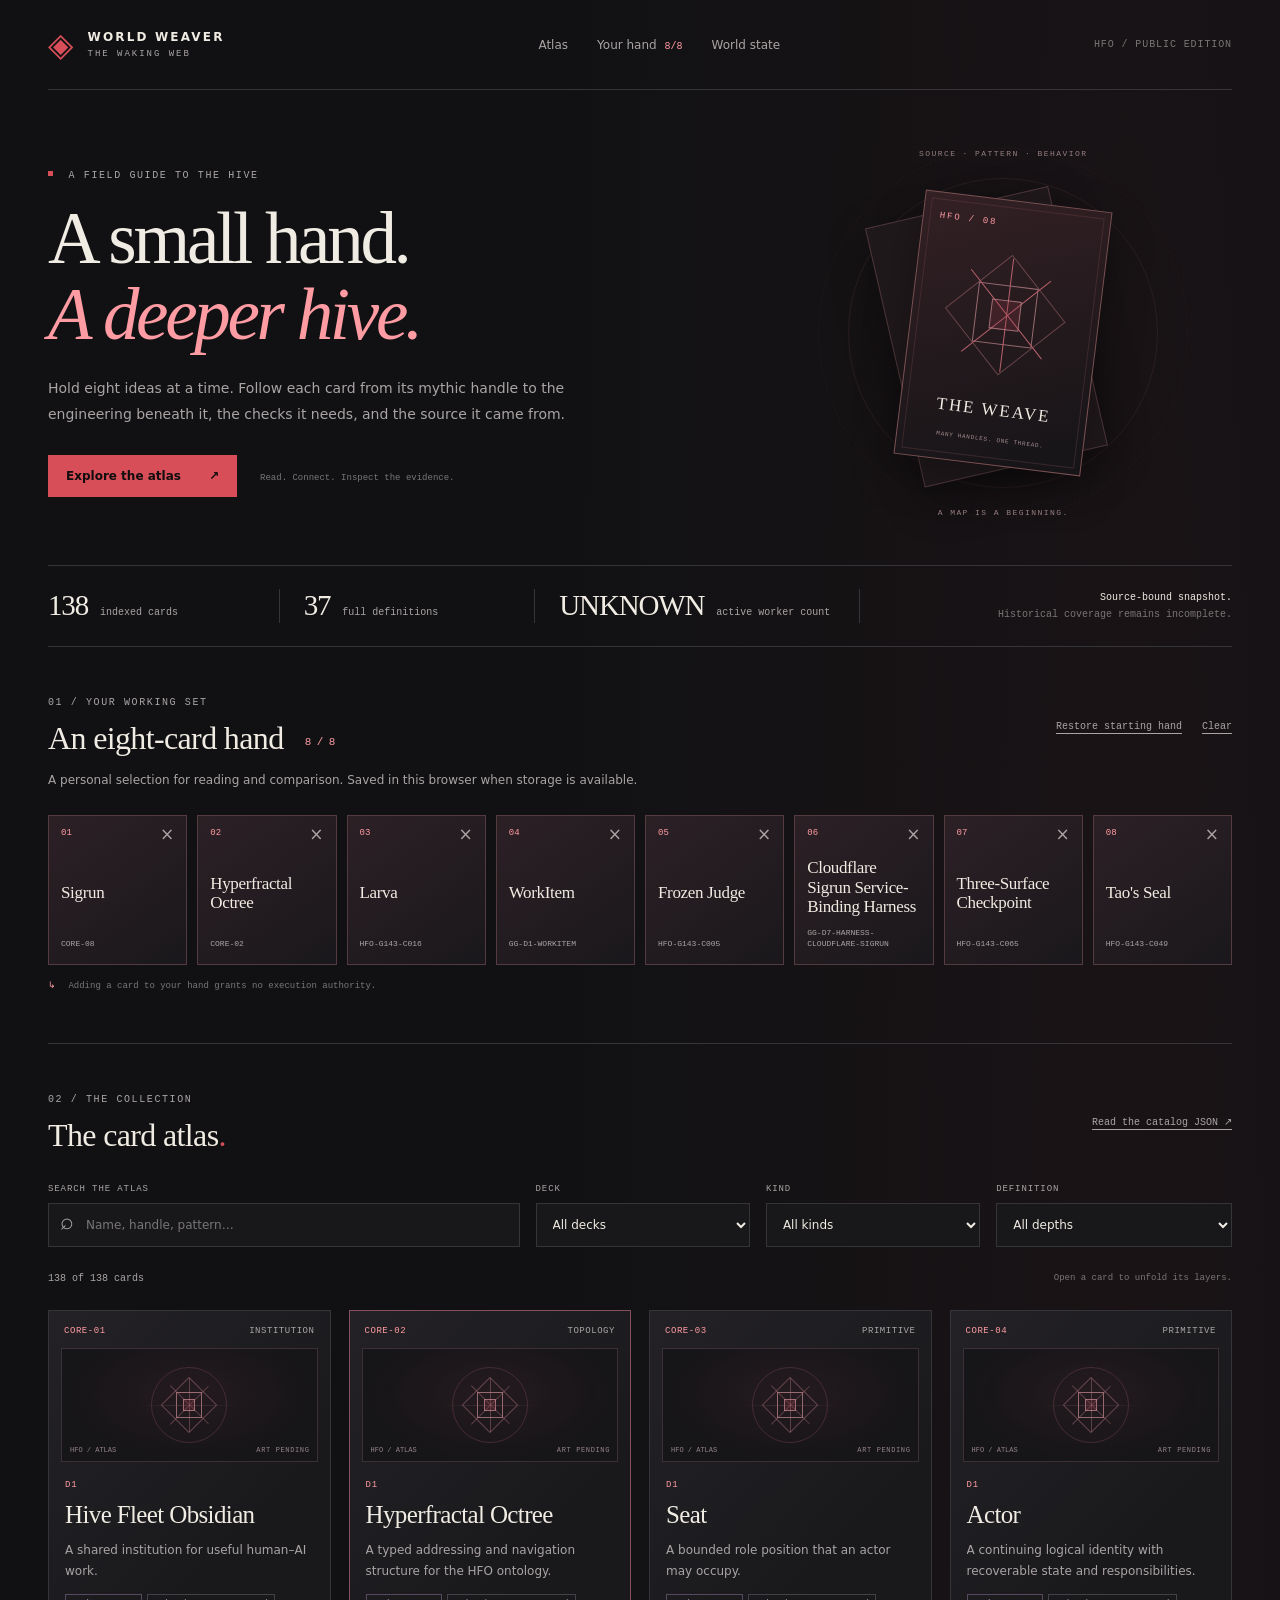
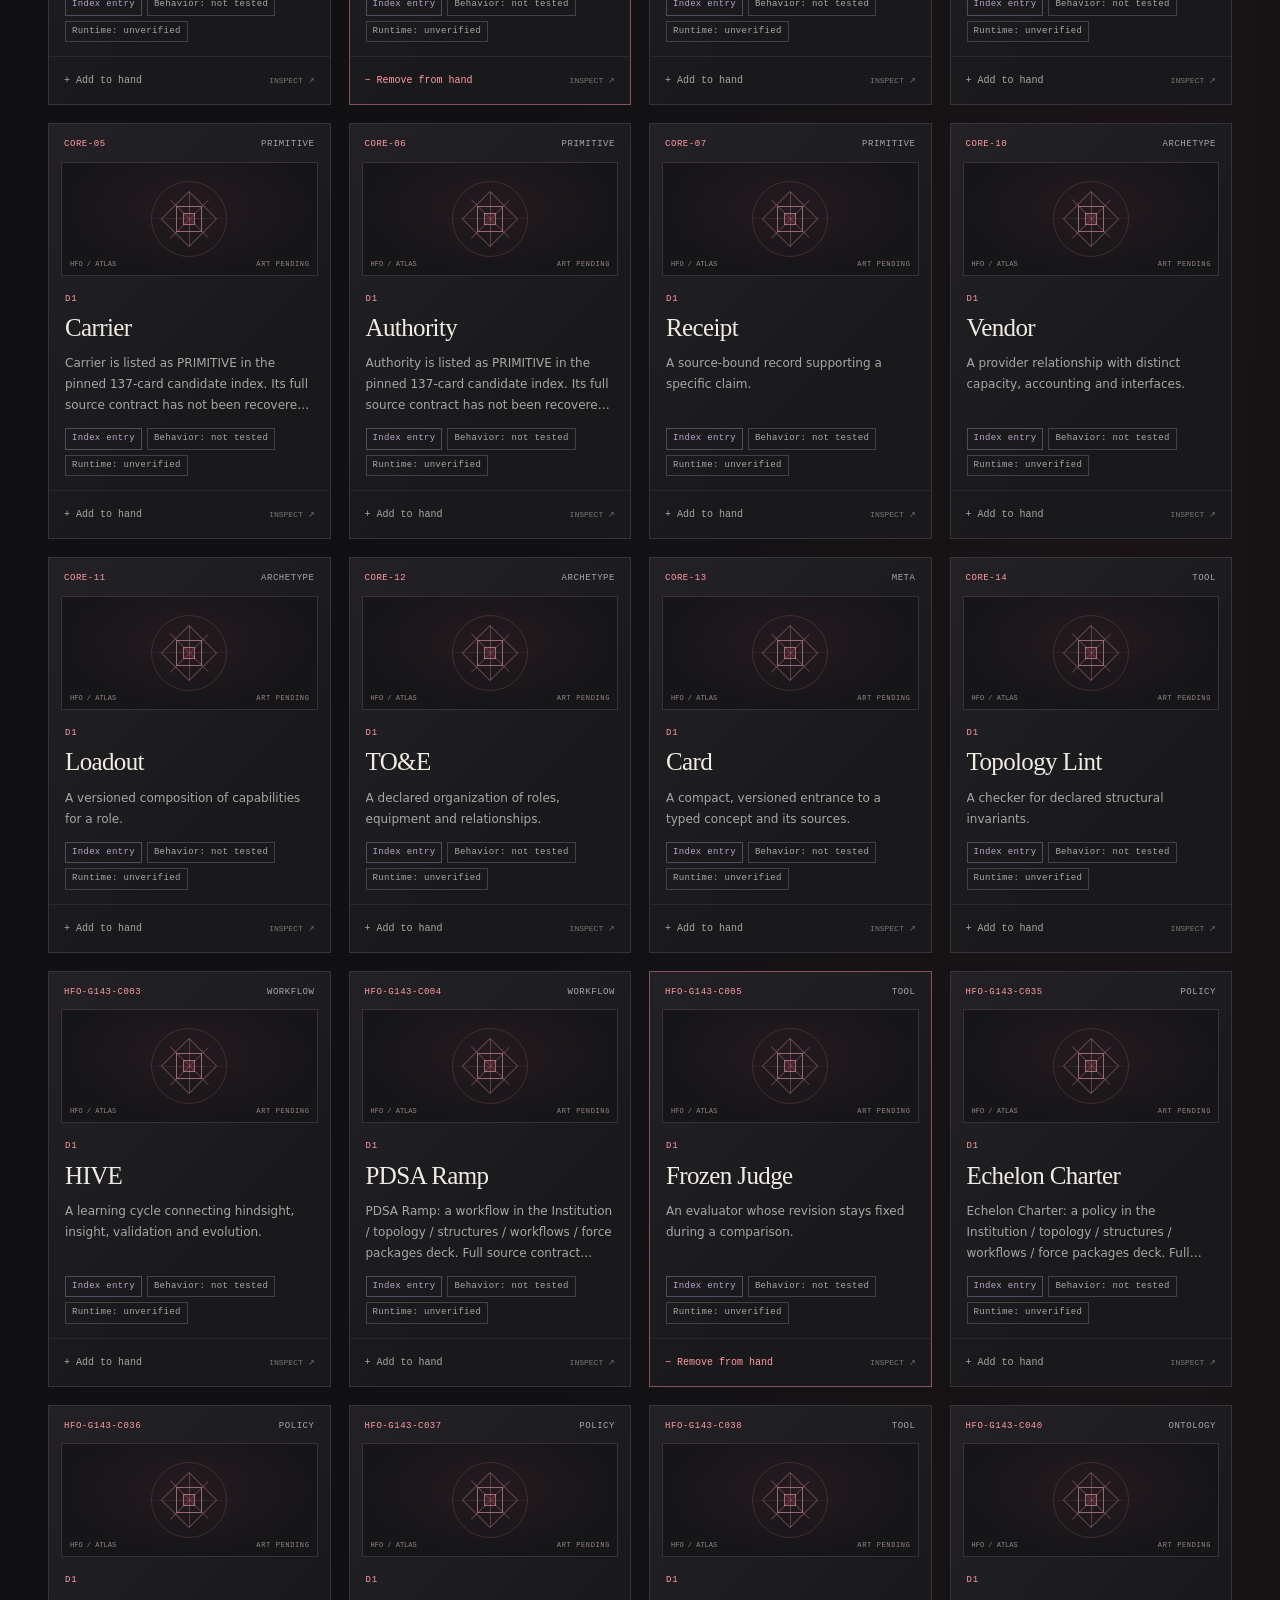
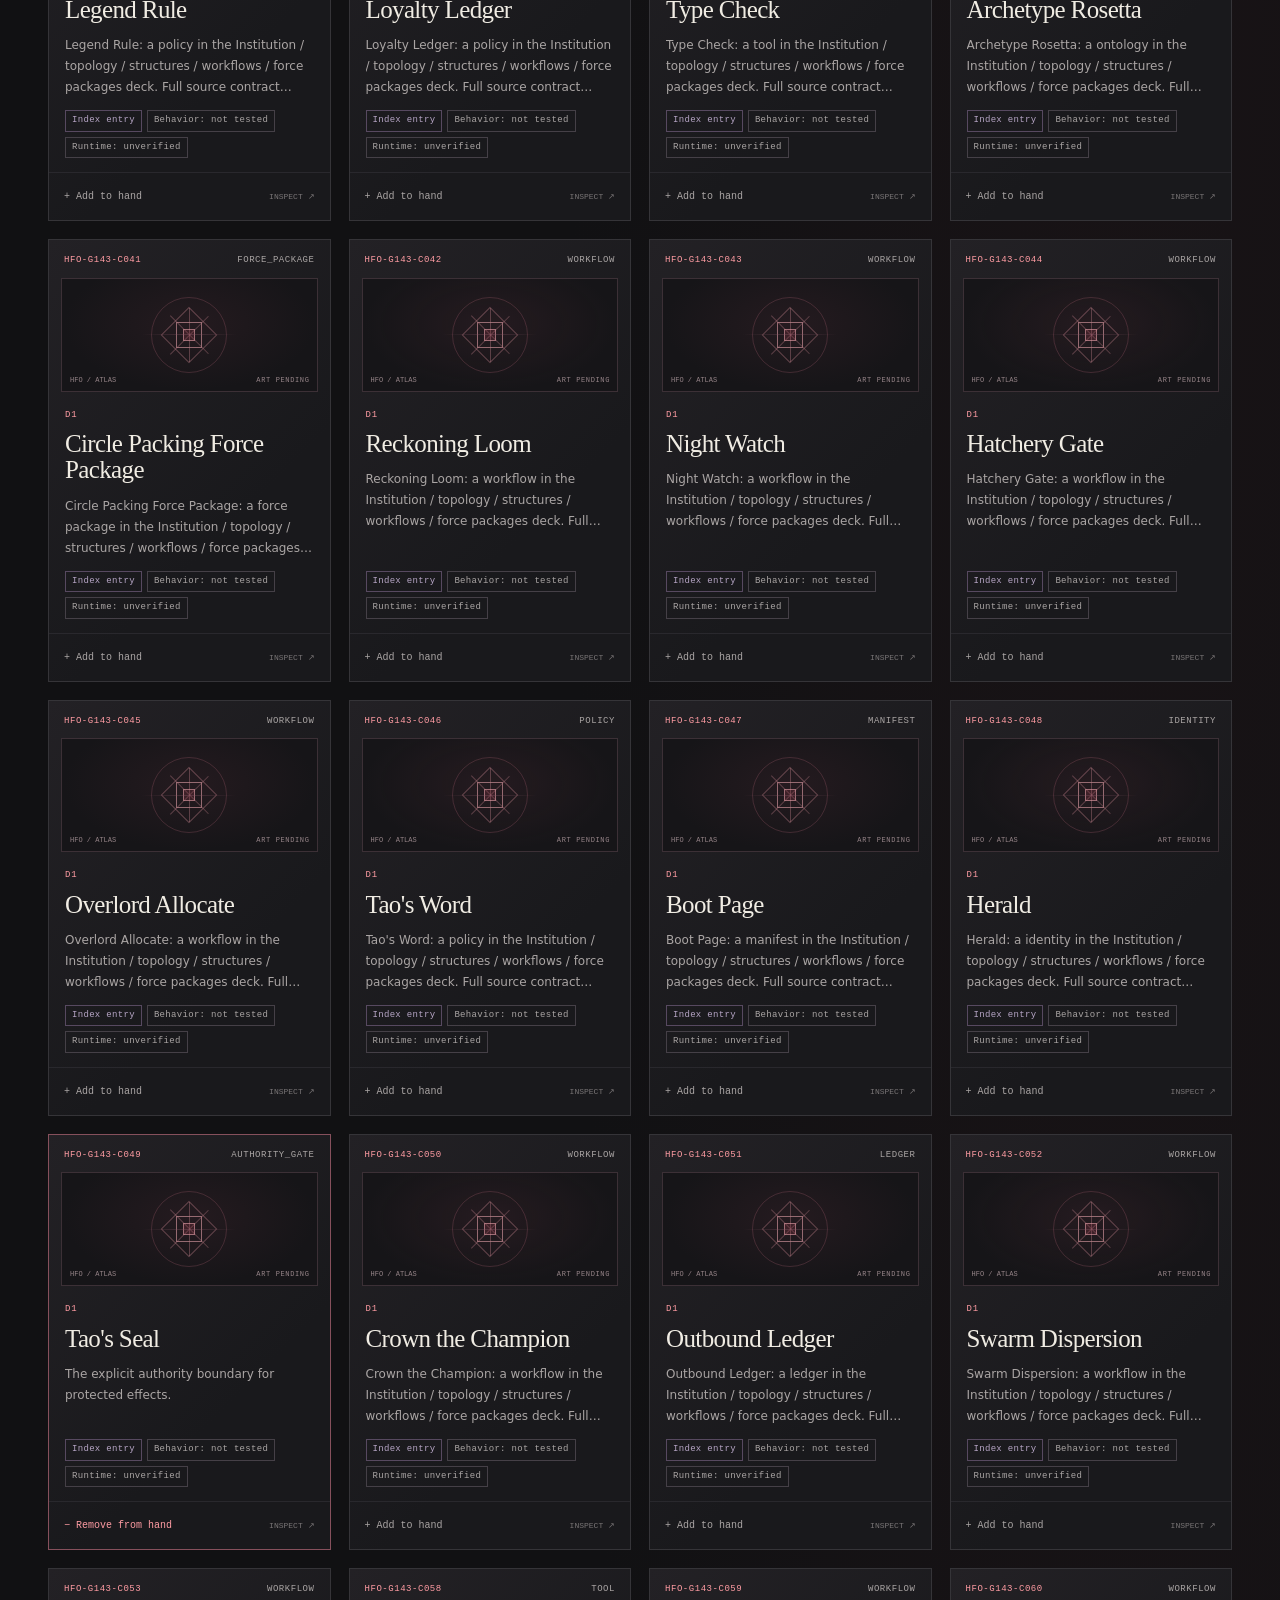
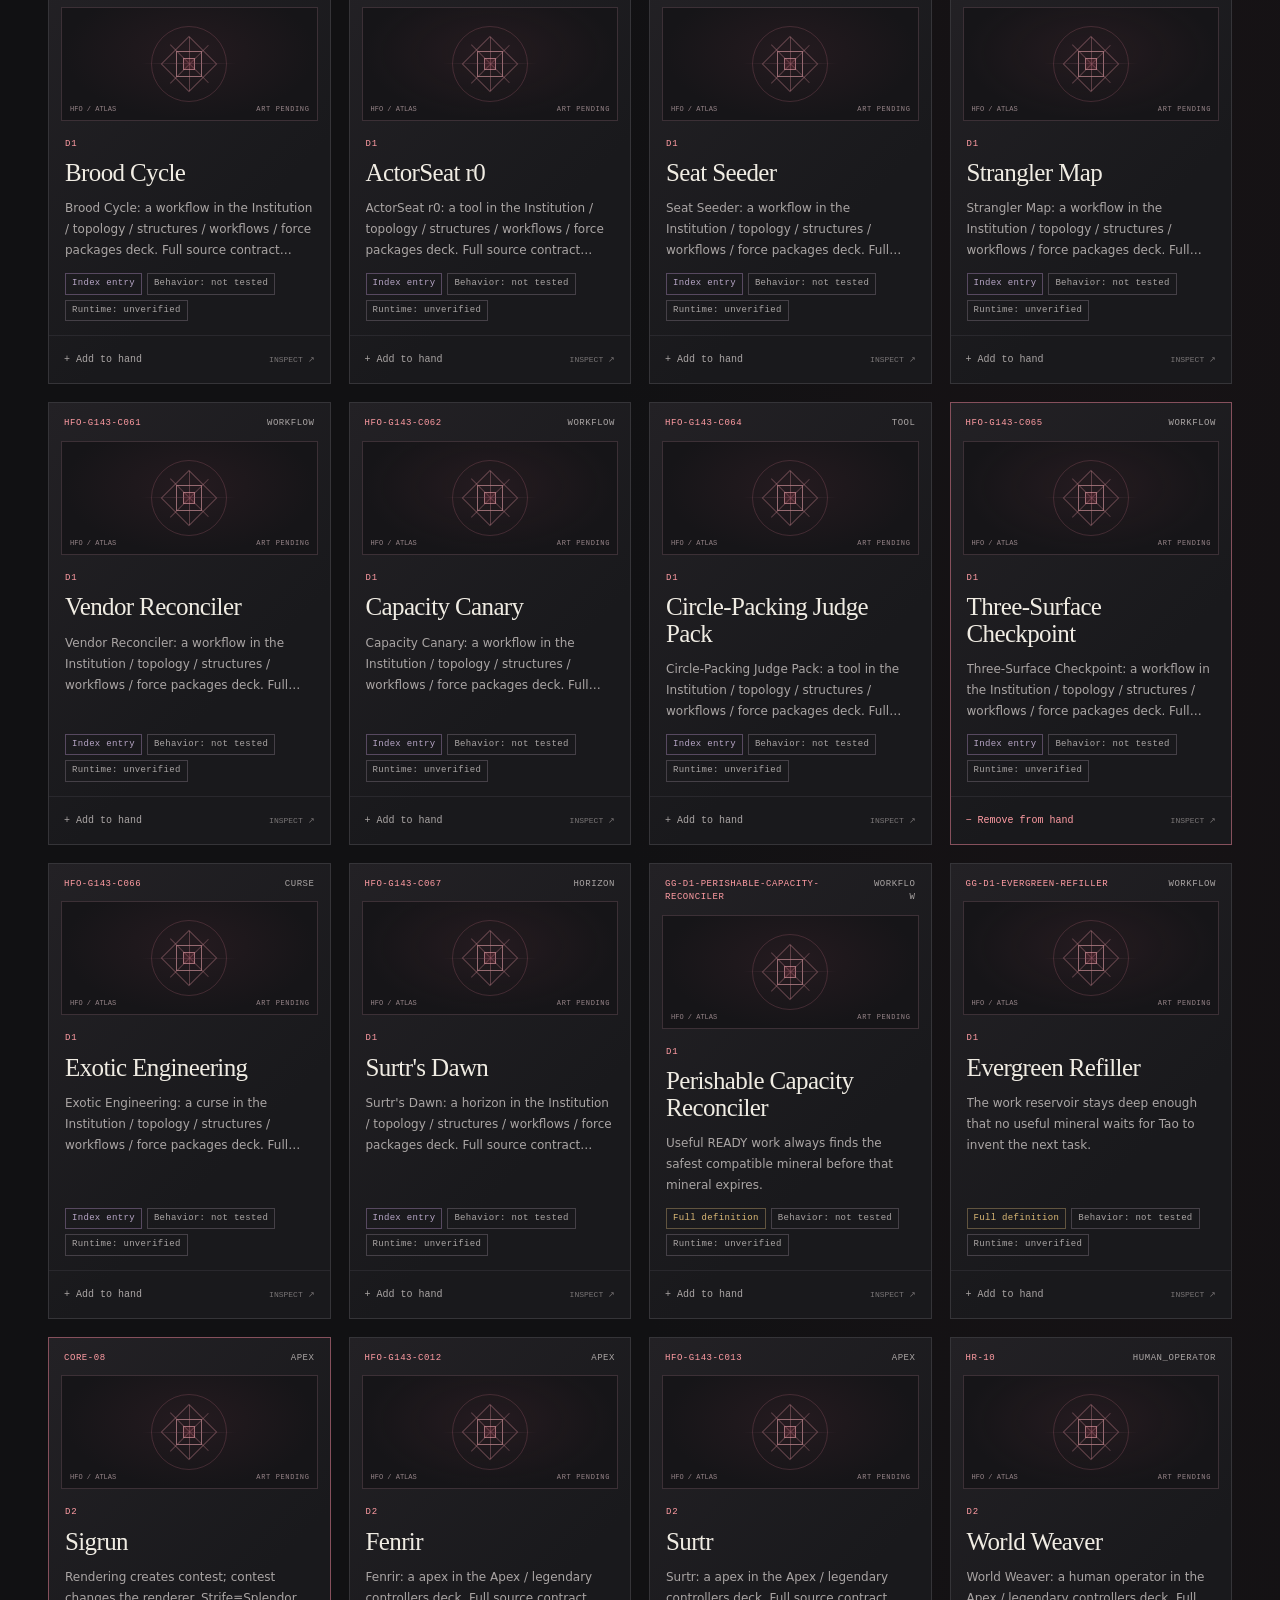
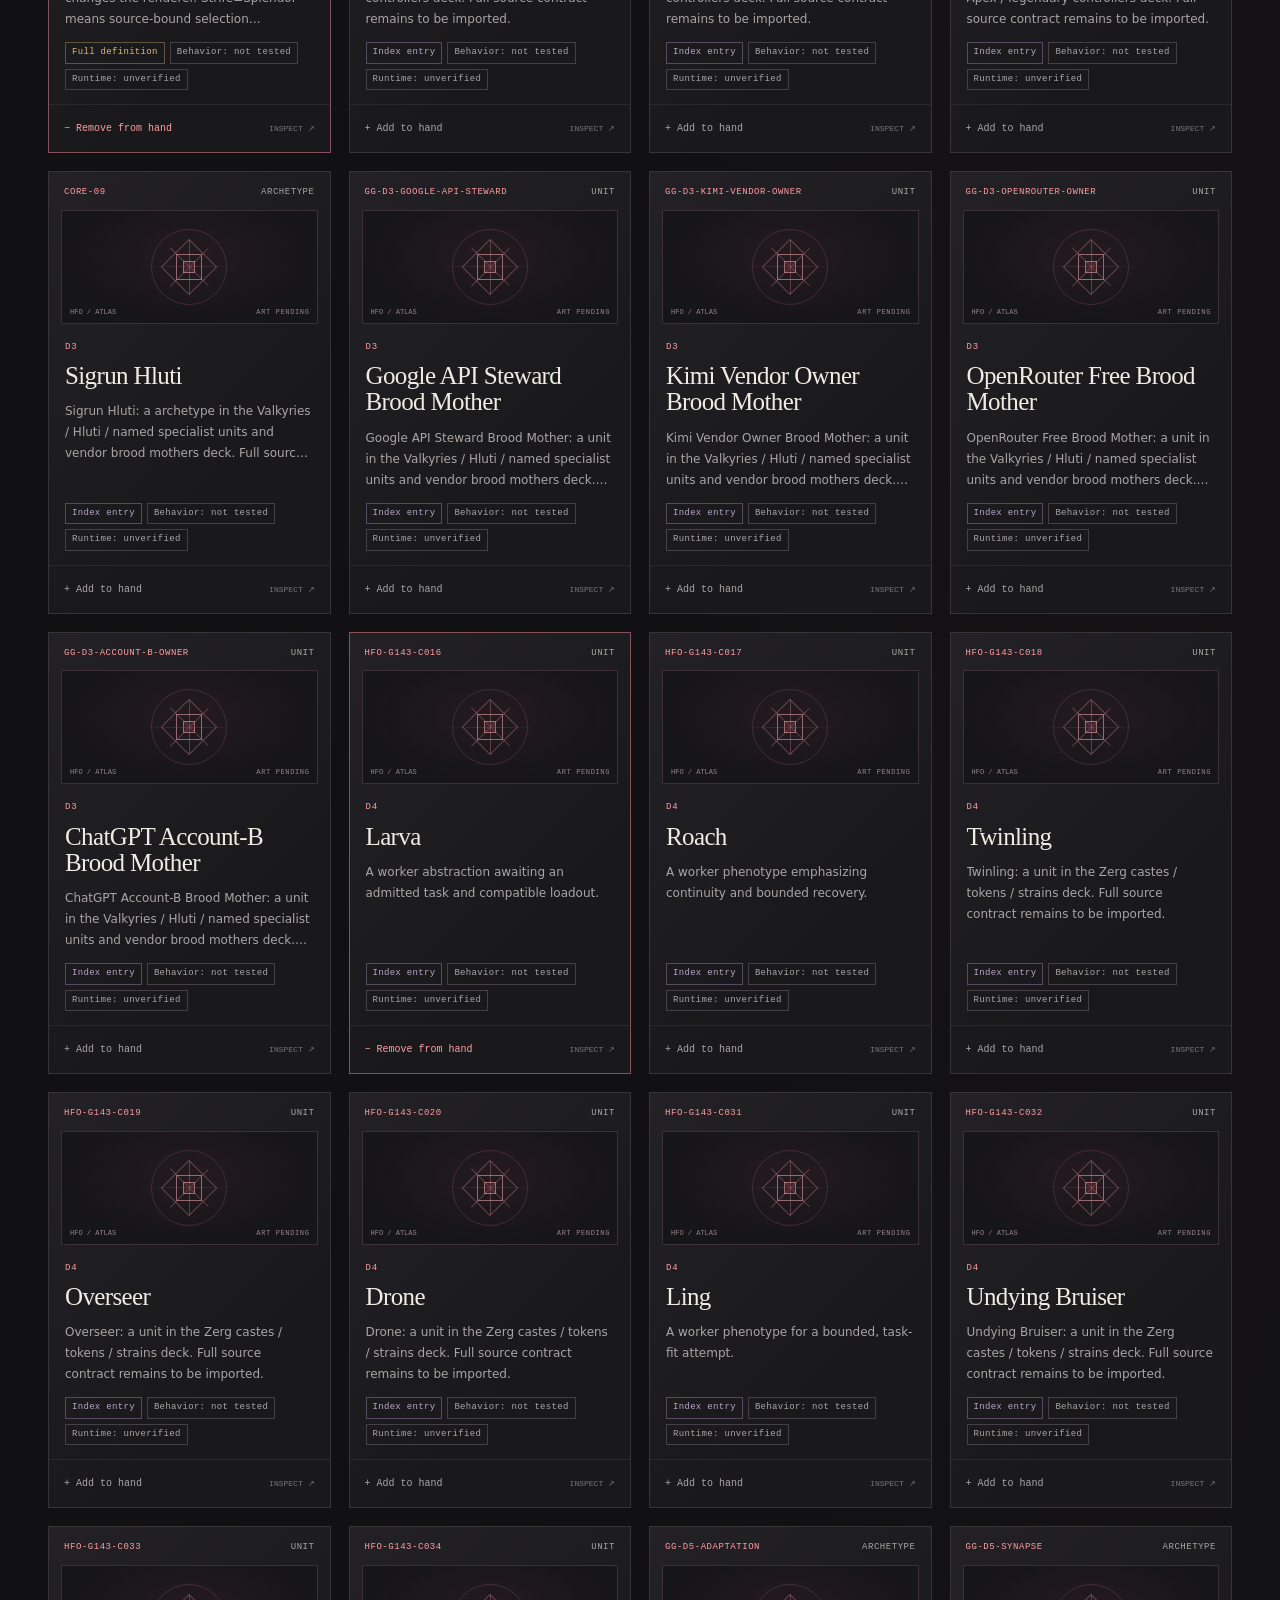
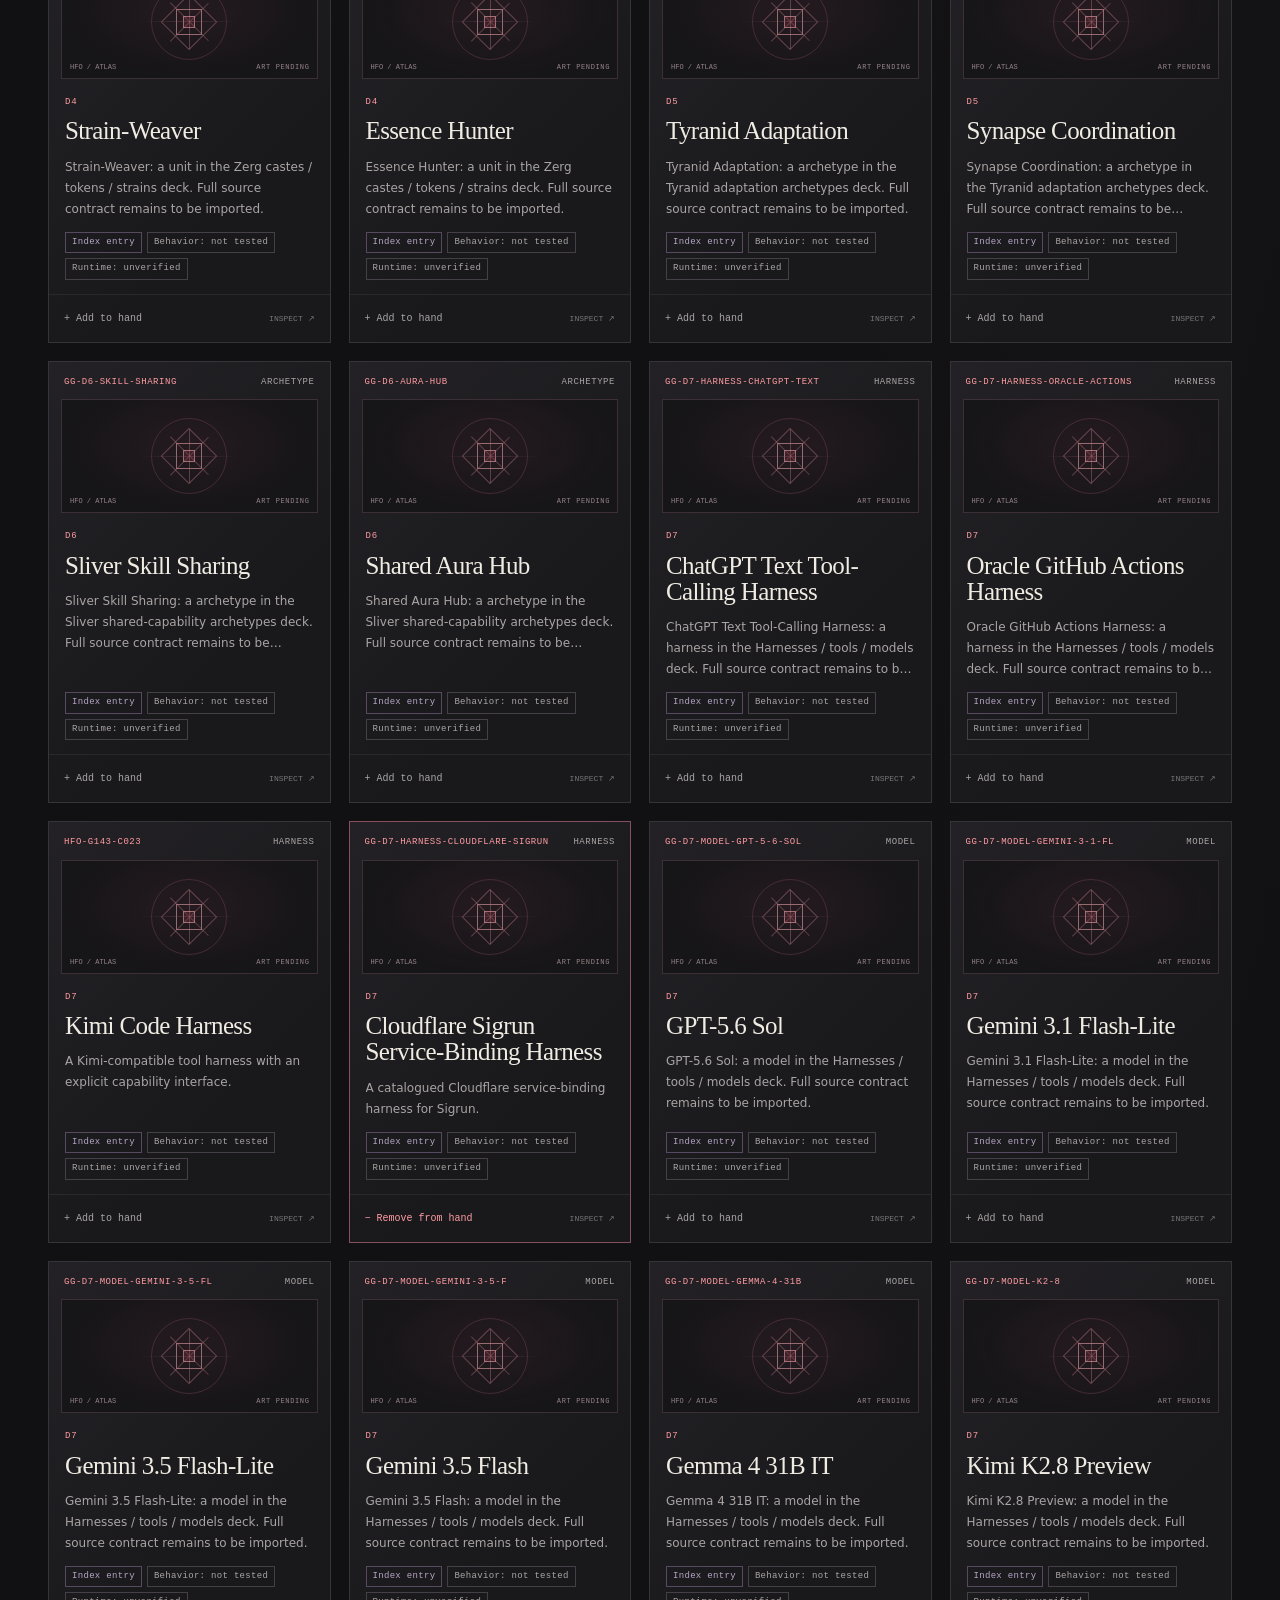
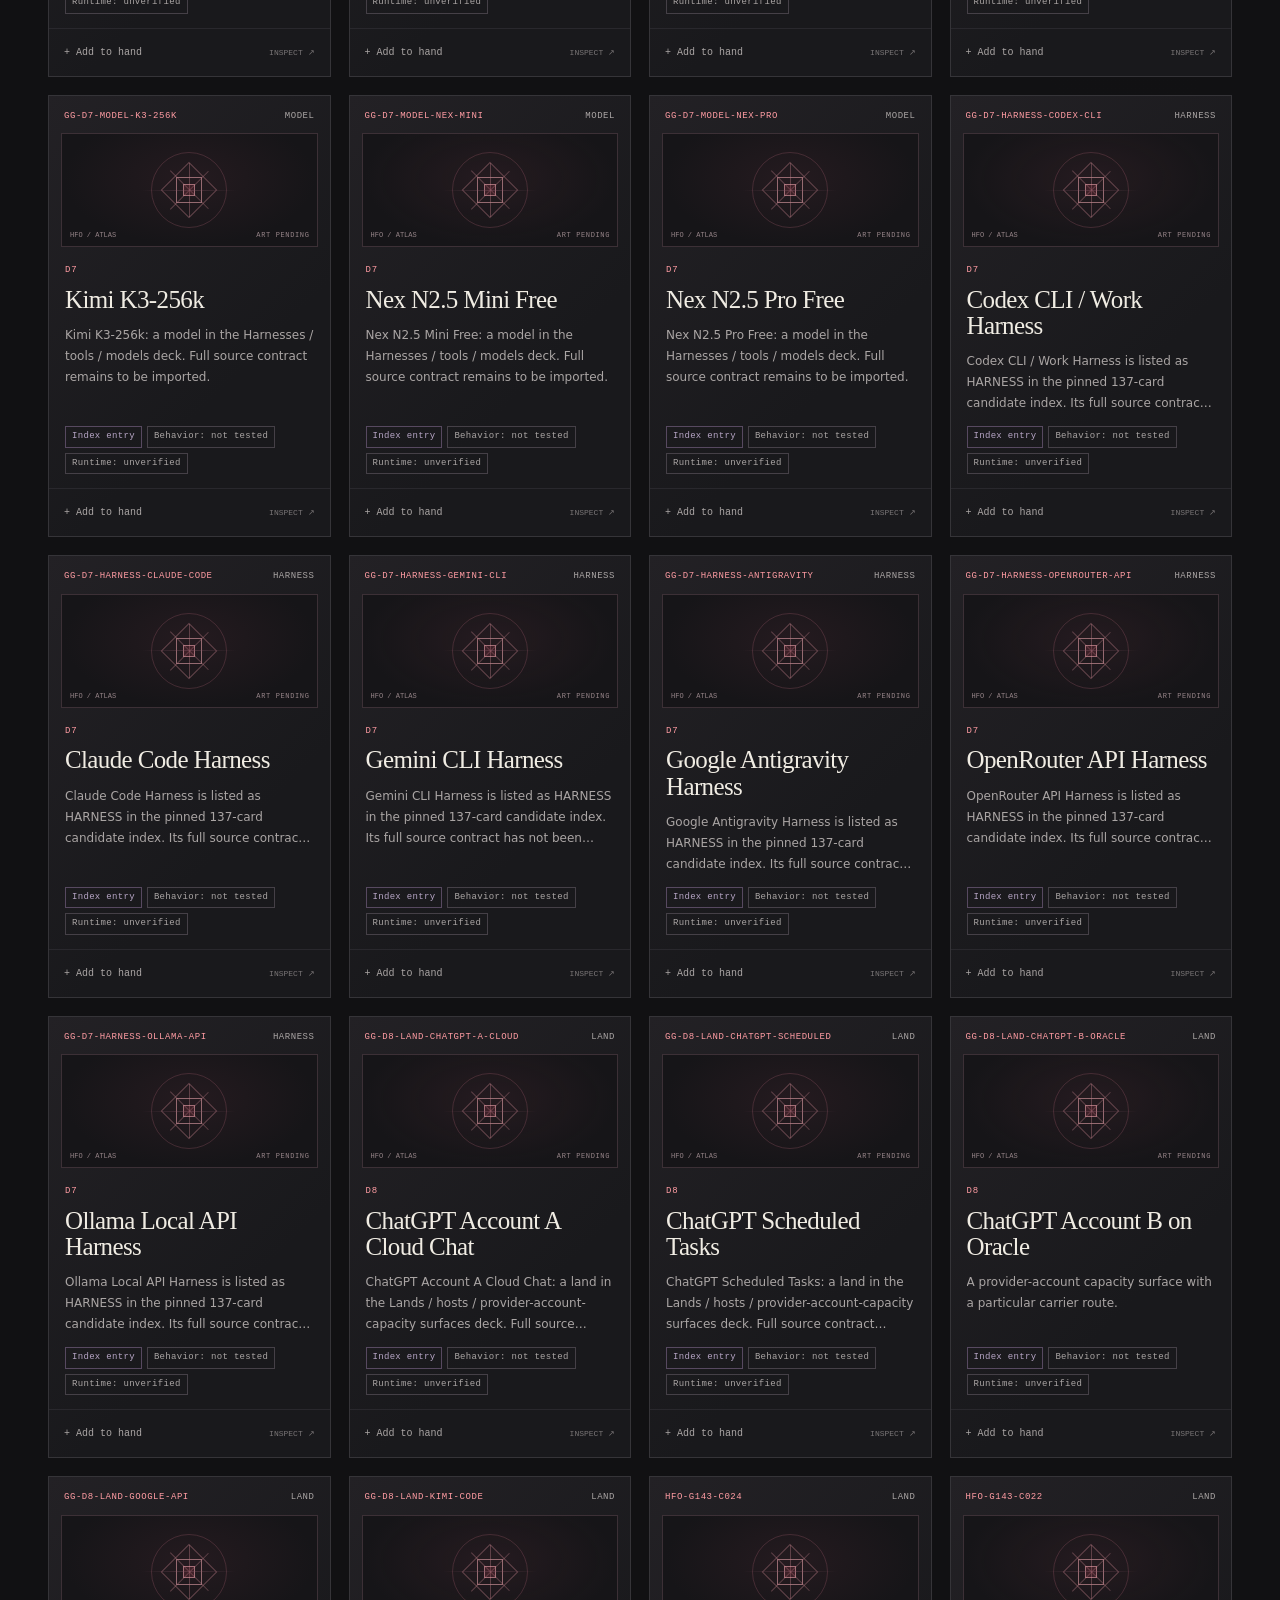
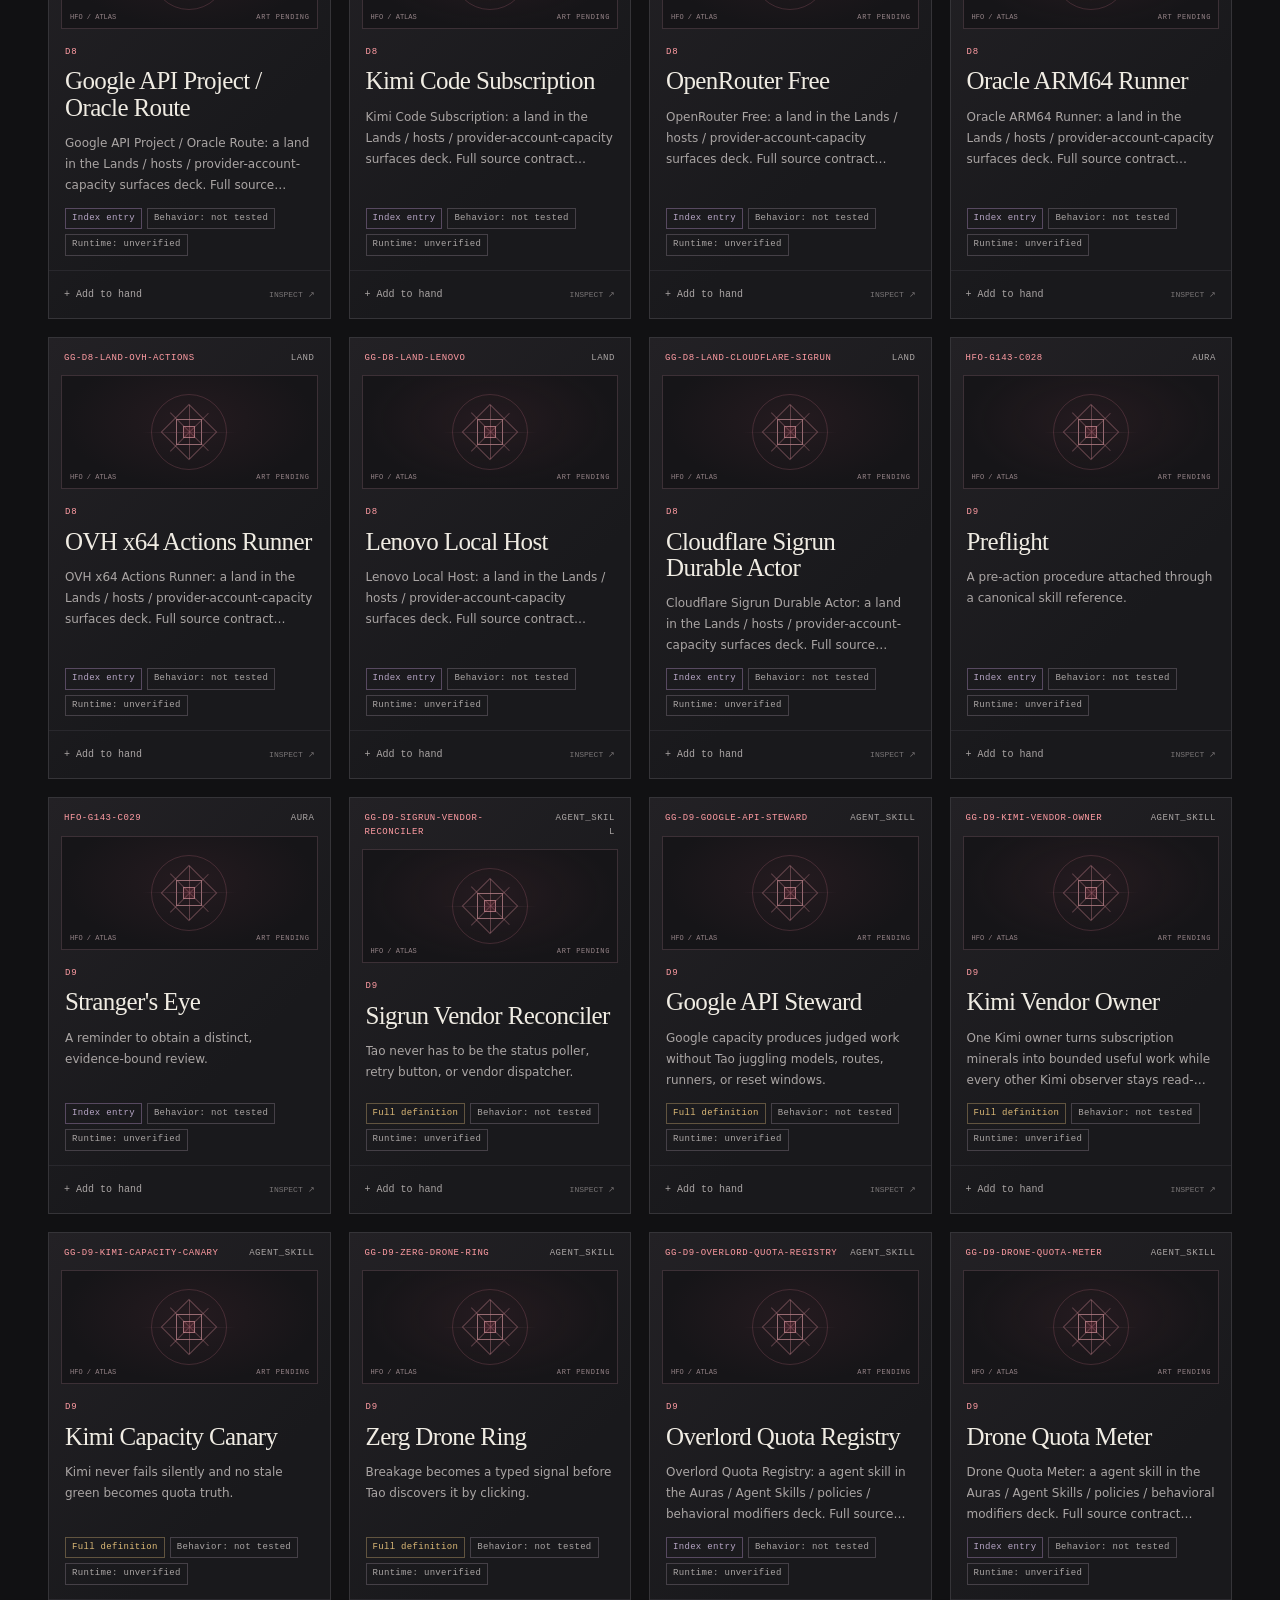
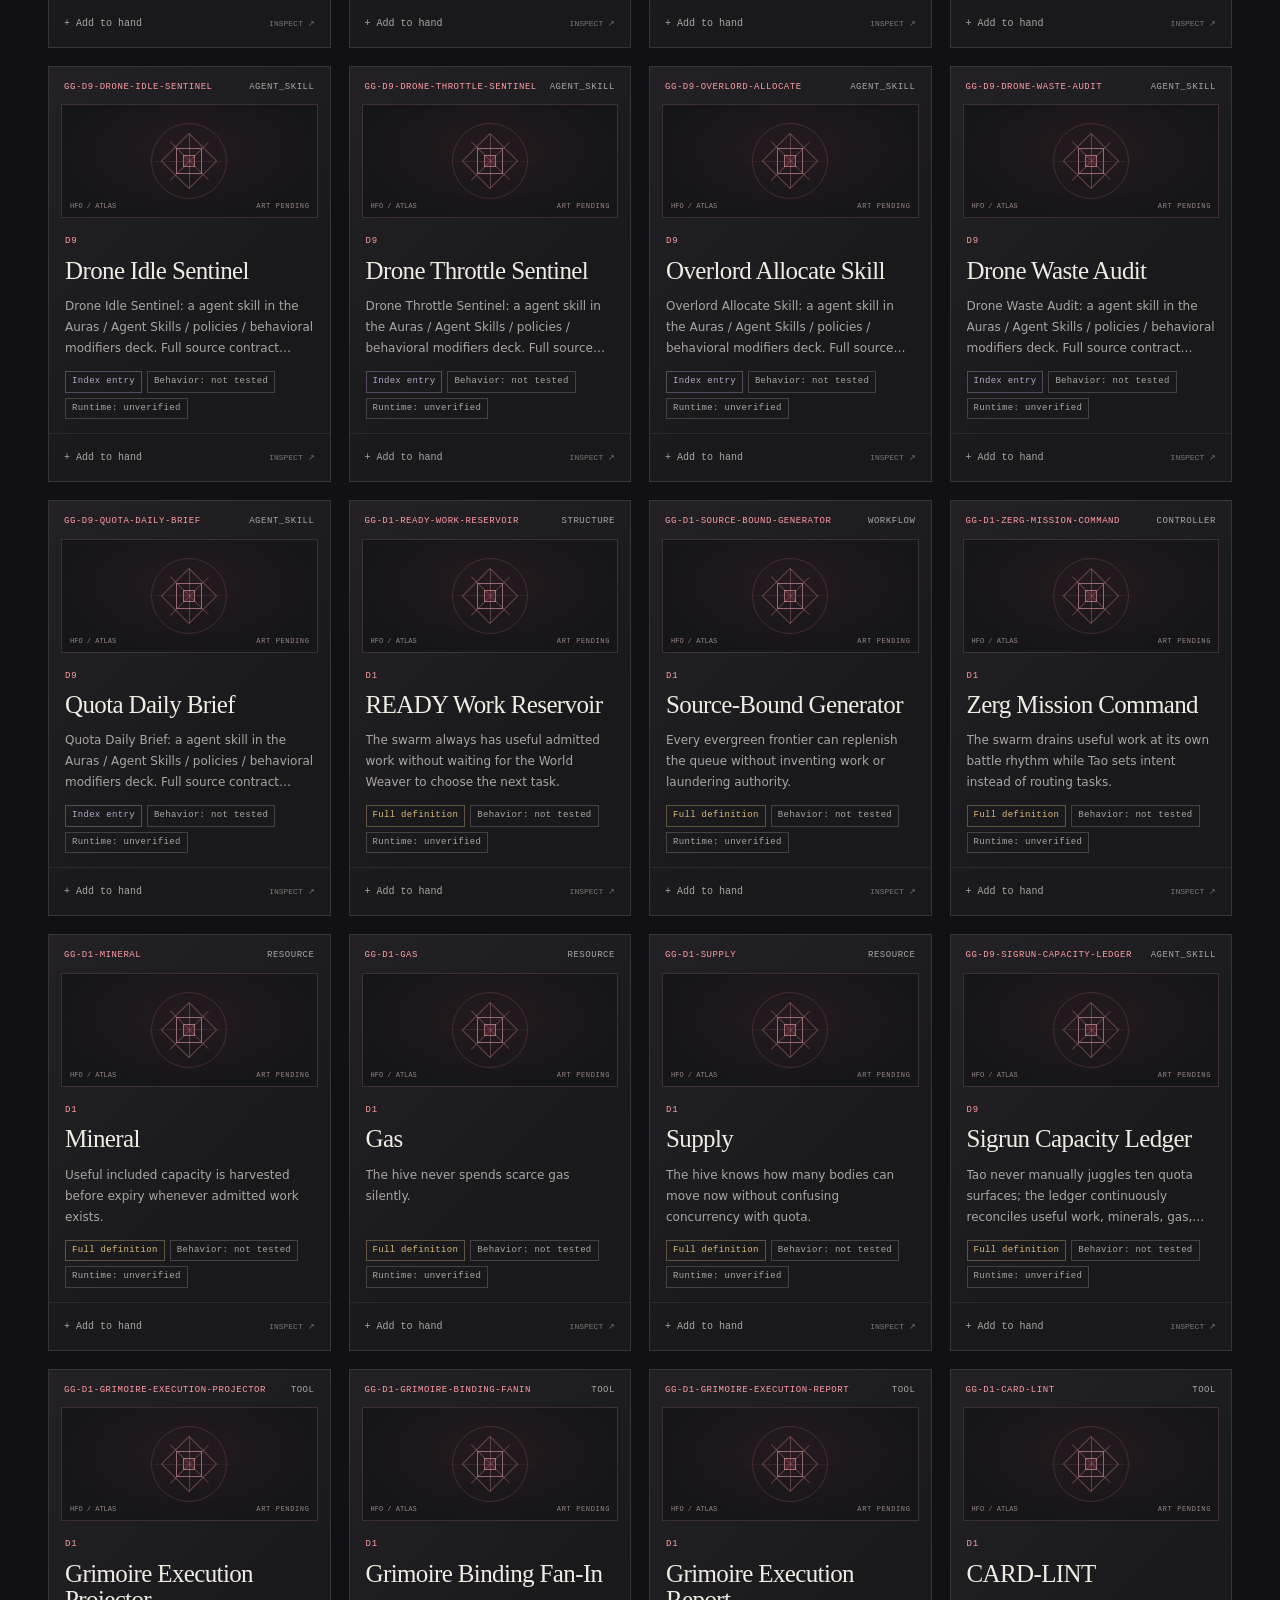
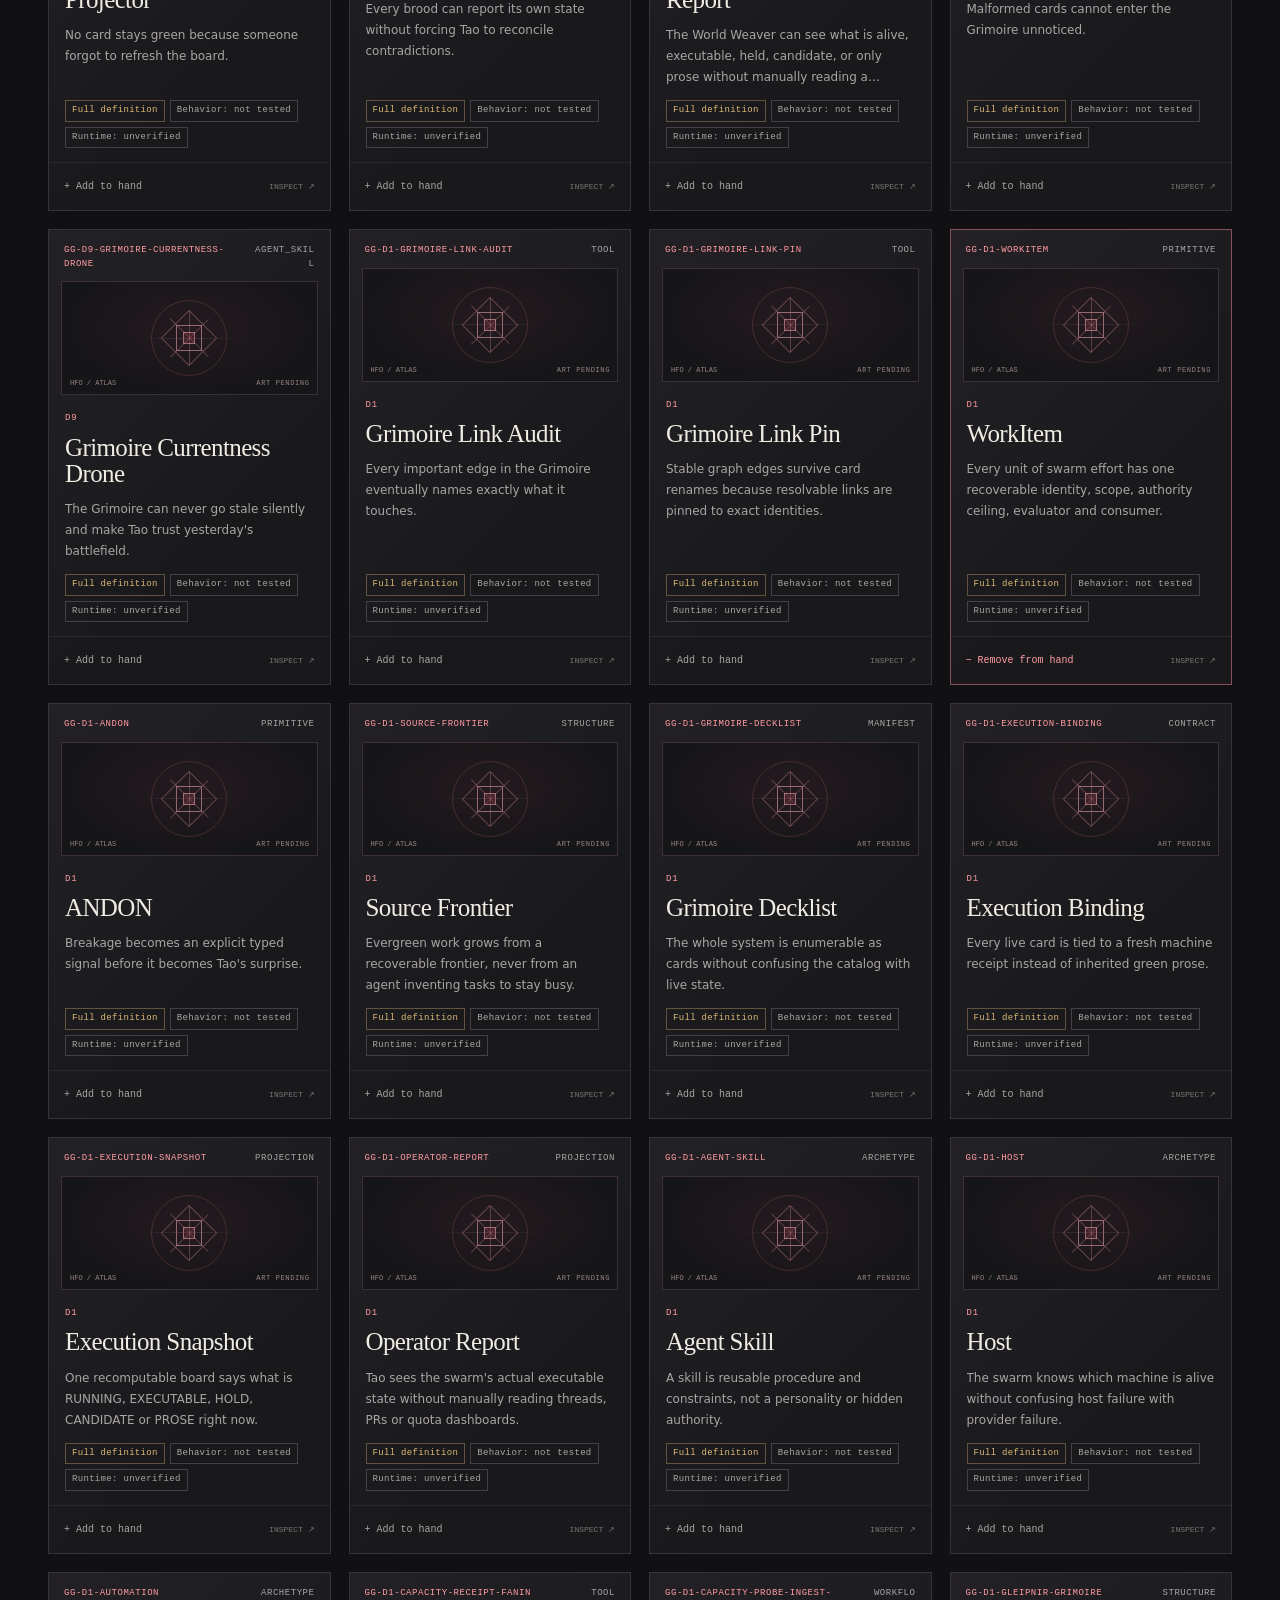
==== commit 10255d0c: "Publish evidence-backed HFO battlefield" ====
--- a/cards/index.html
+++ b/cards/index.html
@@ -14,7 +14,7 @@
   <a class="skip-link" href="#library">Skip to the card library</a>
   <header class="site-header wrap">
     <a class="wordmark" href="/" aria-label="World Weaver home"><span class="brand-glyph" aria-hidden="true">◈</span><span>WORLD WEAVER<span class="wordmark-sub">THE WAKING WEB</span></span></a>
-    <nav aria-label="Page navigation"><a href="#library">Atlas</a><a href="#hand">Your hand <span id="nav-hand-count">0/8</span></a><a href="#battlefield">Battlefield</a></nav>
+    <nav aria-label="Page navigation"><a href="#library">Atlas</a><a href="#hand">Your hand <span id="nav-hand-count">0/8</span></a><a href="./battlefield/">World state</a></nav>
     <span class="edition">HFO / PUBLIC EDITION</span>
   </header>
 
@@ -39,7 +39,7 @@
     <div class="coverage-bar" aria-label="Catalog coverage">
       <div><strong id="indexed-count">—</strong><span>indexed cards</span></div>
       <div><strong id="full-count">—</strong><span>full definitions</span></div>
-      <div><strong>00</strong><span>verified battlefield bindings</span></div>
+      <div><strong>UNKNOWN</strong><span>active worker count</span></div>
       <p>Source-bound snapshot.<br><span>Historical coverage remains incomplete.</span></p>
     </div>
 
@@ -72,8 +72,8 @@
     </section>
 
     <section class="battlefield section-block" id="battlefield" aria-labelledby="battlefield-heading">
-      <div class="section-heading"><div><p class="eyebrow">04 / VERIFIED IN THE WORLD</p><h2 id="battlefield-heading">The battlefield</h2></div><span class="status-tag">NO VERIFIED BINDINGS IMPORTED</span></div>
-      <div class="battlefield-empty"><div class="empty-marker" aria-hidden="true">∅</div><div><h3>Reserved for what demonstrably works.</h3><p>No verified runtime bindings are included in this catalog. A definition, a mature engineering pattern, or a selected card cannot establish that a system is running.</p><p class="small">A future entry needs a specific runtime, a fresh verification receipt, and a bound source. There is no manual “mark verified” control.</p></div><span class="battlefield-count" aria-label="Zero verified bindings">00</span></div>
+      <div class="section-heading"><div><p class="eyebrow">04 / EVIDENCE-BACKED WORLD STATE</p><h2 id="battlefield-heading">The battlefield</h2></div><a class="button" href="./battlefield/">Open the world state <span aria-hidden="true">↗</span></a></div>
+      <div class="battlefield-empty"><div class="empty-marker" aria-hidden="true">◫</div><div><h3>See the cards in their observed zones.</h3><p>The world-state view separates the battlefield, hand, deck, graveyard and exile. Every placement carries its own scope and evidence ceiling; unknown never means removed or retired.</p><p class="small">The projection is read only. It cannot dispatch workers, reserve capacity, change authority or mutate a runtime.</p></div><span class="battlefield-count" aria-label="Five evidence zones">05</span></div>
     </section>
 
     <footer class="site-footer"><div><a class="footer-brand" href="/">WORLD WEAVER</a><p>Myth gives us a handle. Evidence gives it weight.</p></div><div class="footer-source"><span id="source-info">Catalog source pending</span><a id="catalog-source" hidden>Inspect source revision ↗</a><a href="./catalog.json">Machine-readable catalog ↗</a></div></footer>
--- a/cards/cards.css
+++ b/cards/cards.css
@@ -200,6 +200,22 @@
 .detail-section a{color:var(--text)}
 .detail-section .runtime-note{padding:11px 12px;background:#2b2026;color:var(--red-light);font:10px/1.8 var(--mono)}
 .art-prompt{padding:15px;background:#141316;border:1px solid var(--line);white-space:pre-wrap}
+.contract-summary-label{min-width:0}
+.contract-status{display:block;margin-top:6px;font:9px/1.7 var(--mono);color:var(--gold);letter-spacing:.025em}
+.contract-block{margin-top:22px;min-width:0}
+.contract-block h3{margin:0 0 8px;font:11px/1.5 var(--mono);color:var(--text);letter-spacing:.025em}
+.contract-block p{margin:0;white-space:pre-wrap}
+.contract-block ul,.contract-block ol{padding-left:20px;margin:0}
+.contract-block li+li{margin-top:7px}
+.contract-procedure li{padding-left:4px}
+.contract-procedure li::marker{color:var(--red-light);font-family:var(--mono)}
+.contract-example{padding:17px;border:1px solid #55404a;background:#211b20}
+.contract-example dl{margin:0}
+.contract-example dt{font-size:10px}
+.contract-role-grid{display:grid;grid-template-columns:repeat(2,minmax(0,1fr));gap:20px;margin-top:22px}
+.contract-role-grid .contract-block{border-left:2px solid #704a58;padding-left:13px;margin:0}
+.contract-evolution{border-top:1px dashed #54424b;margin-top:22px}
+@media(max-width:760px){.contract-role-grid{grid-template-columns:1fr;gap:18px}.contract-status{font-size:9px}.contract-example{padding:14px}}
 .related-links{display:flex;flex-wrap:wrap;gap:8px;margin-top:16px}
 .related-link{font:10px/1.6 var(--mono);border:1px solid #55434b;background:#292026;padding:7px 10px;text-align:left}
 .related-link:hover{border-color:var(--red-light)}
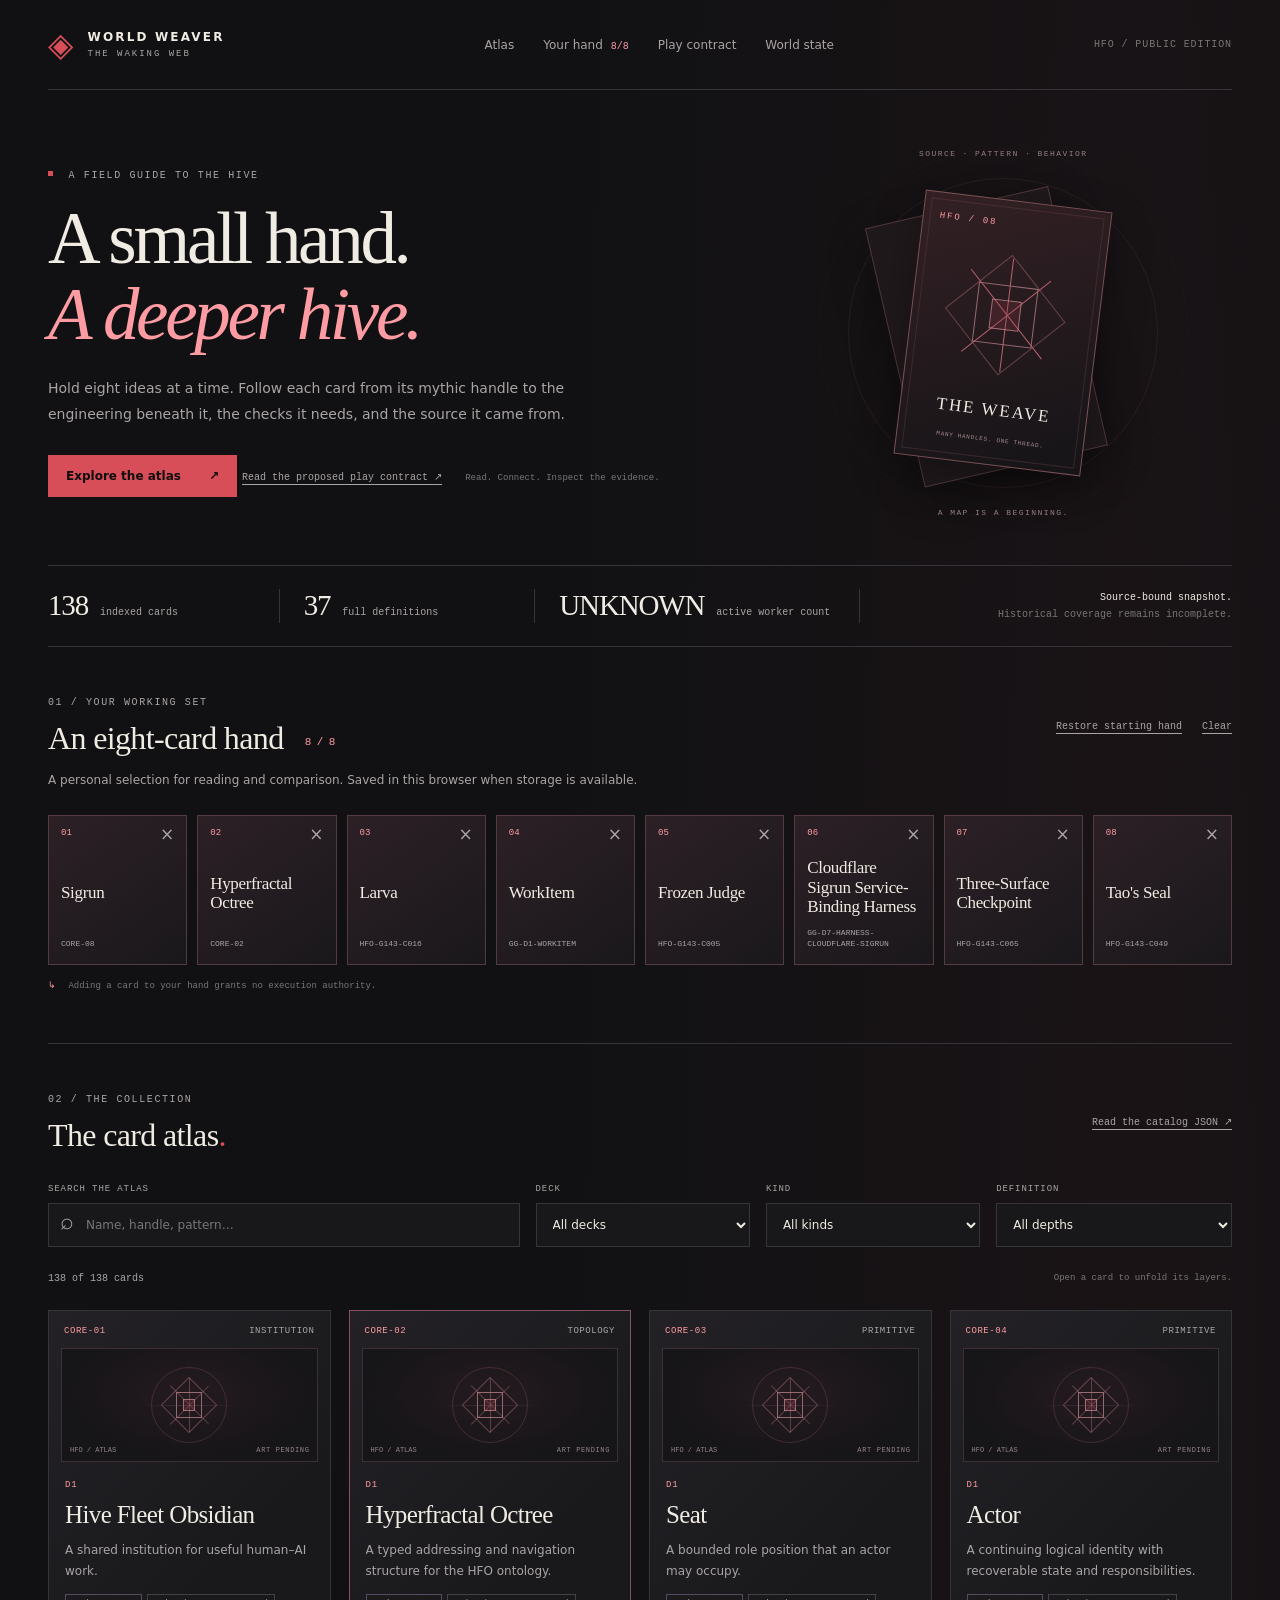
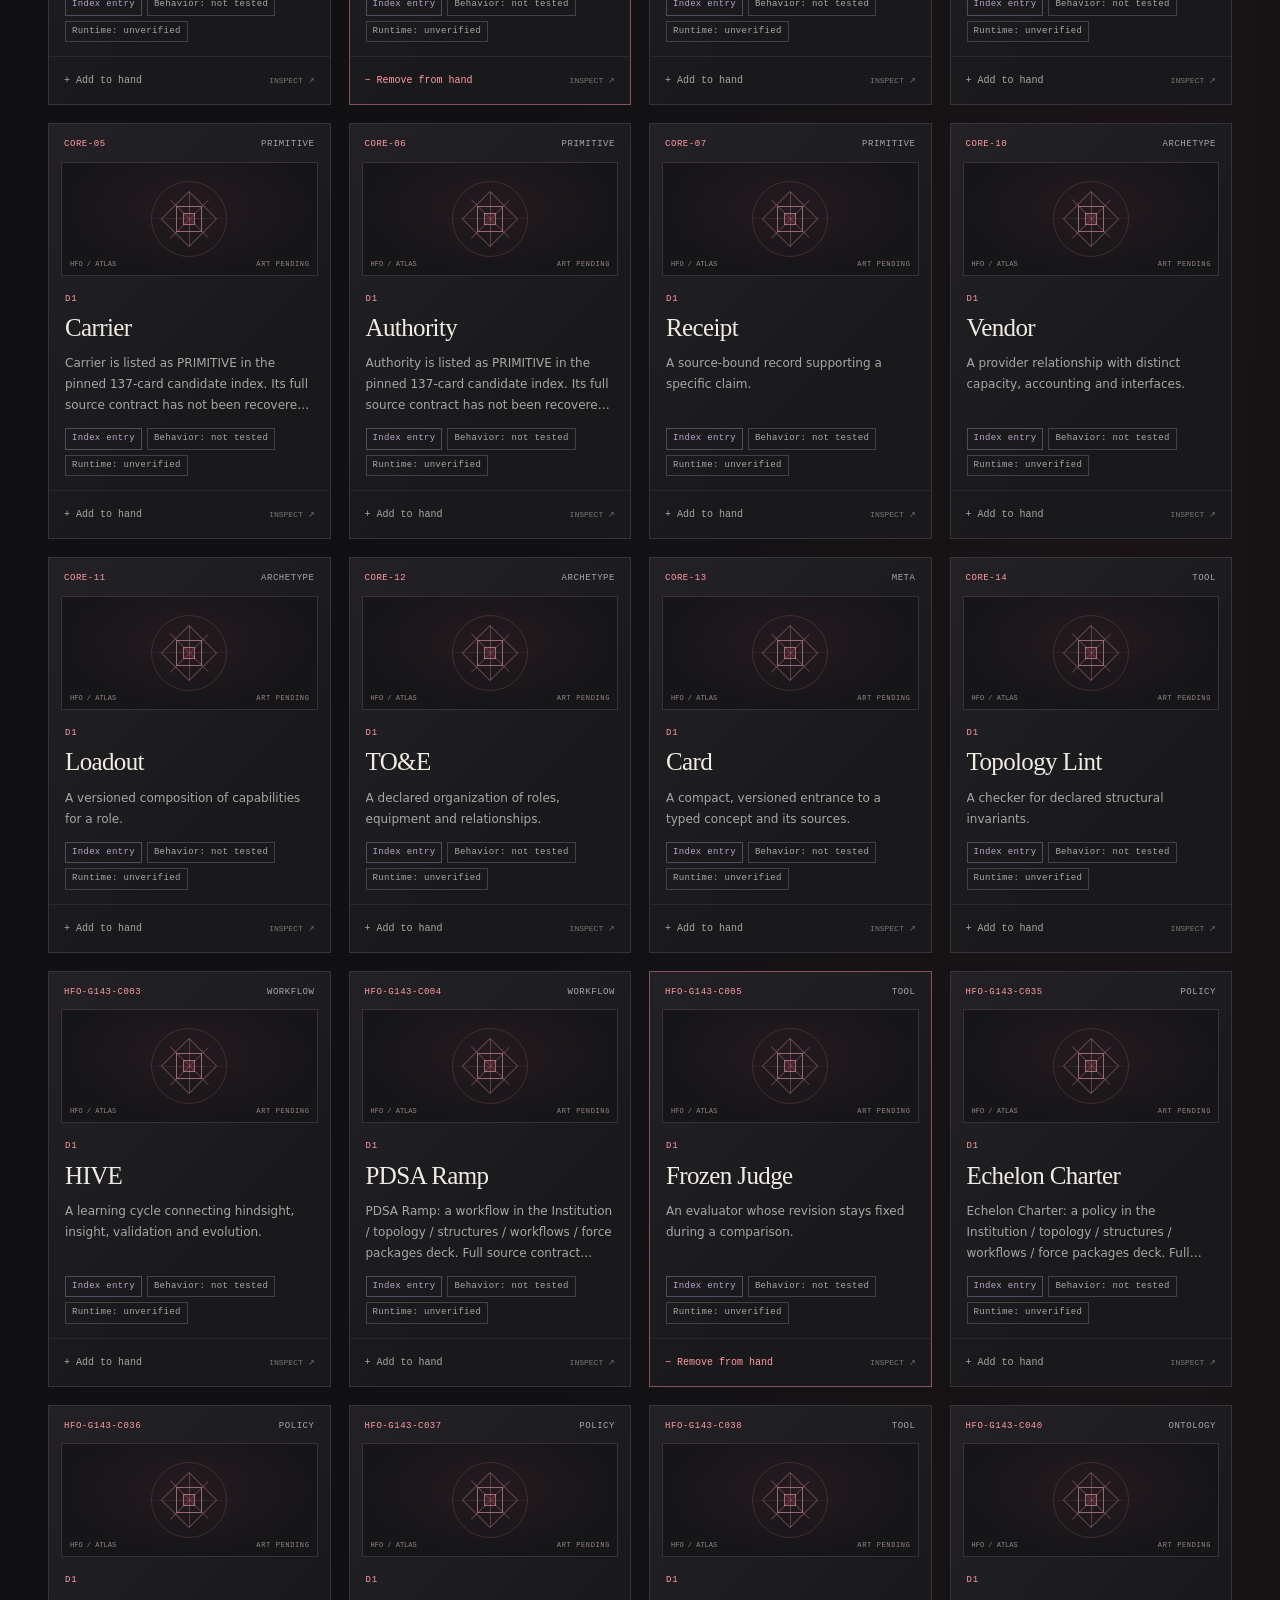
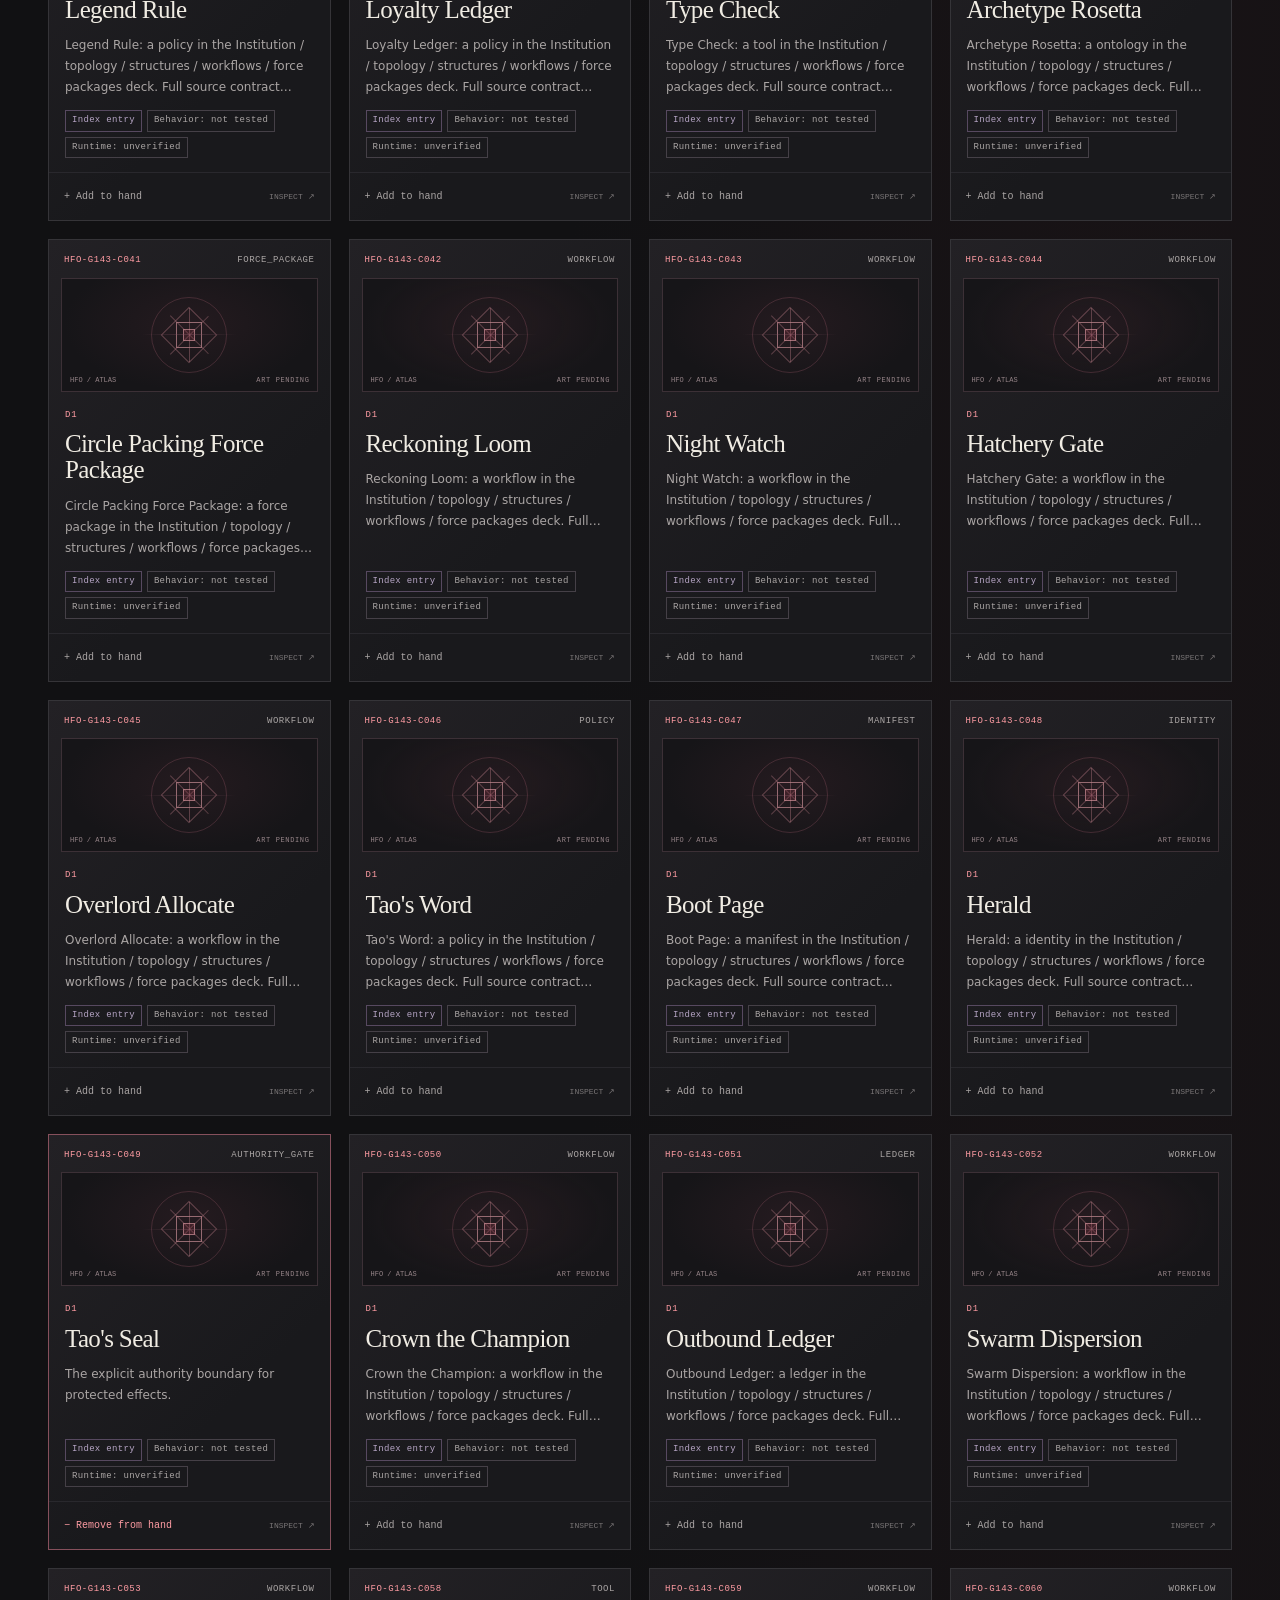
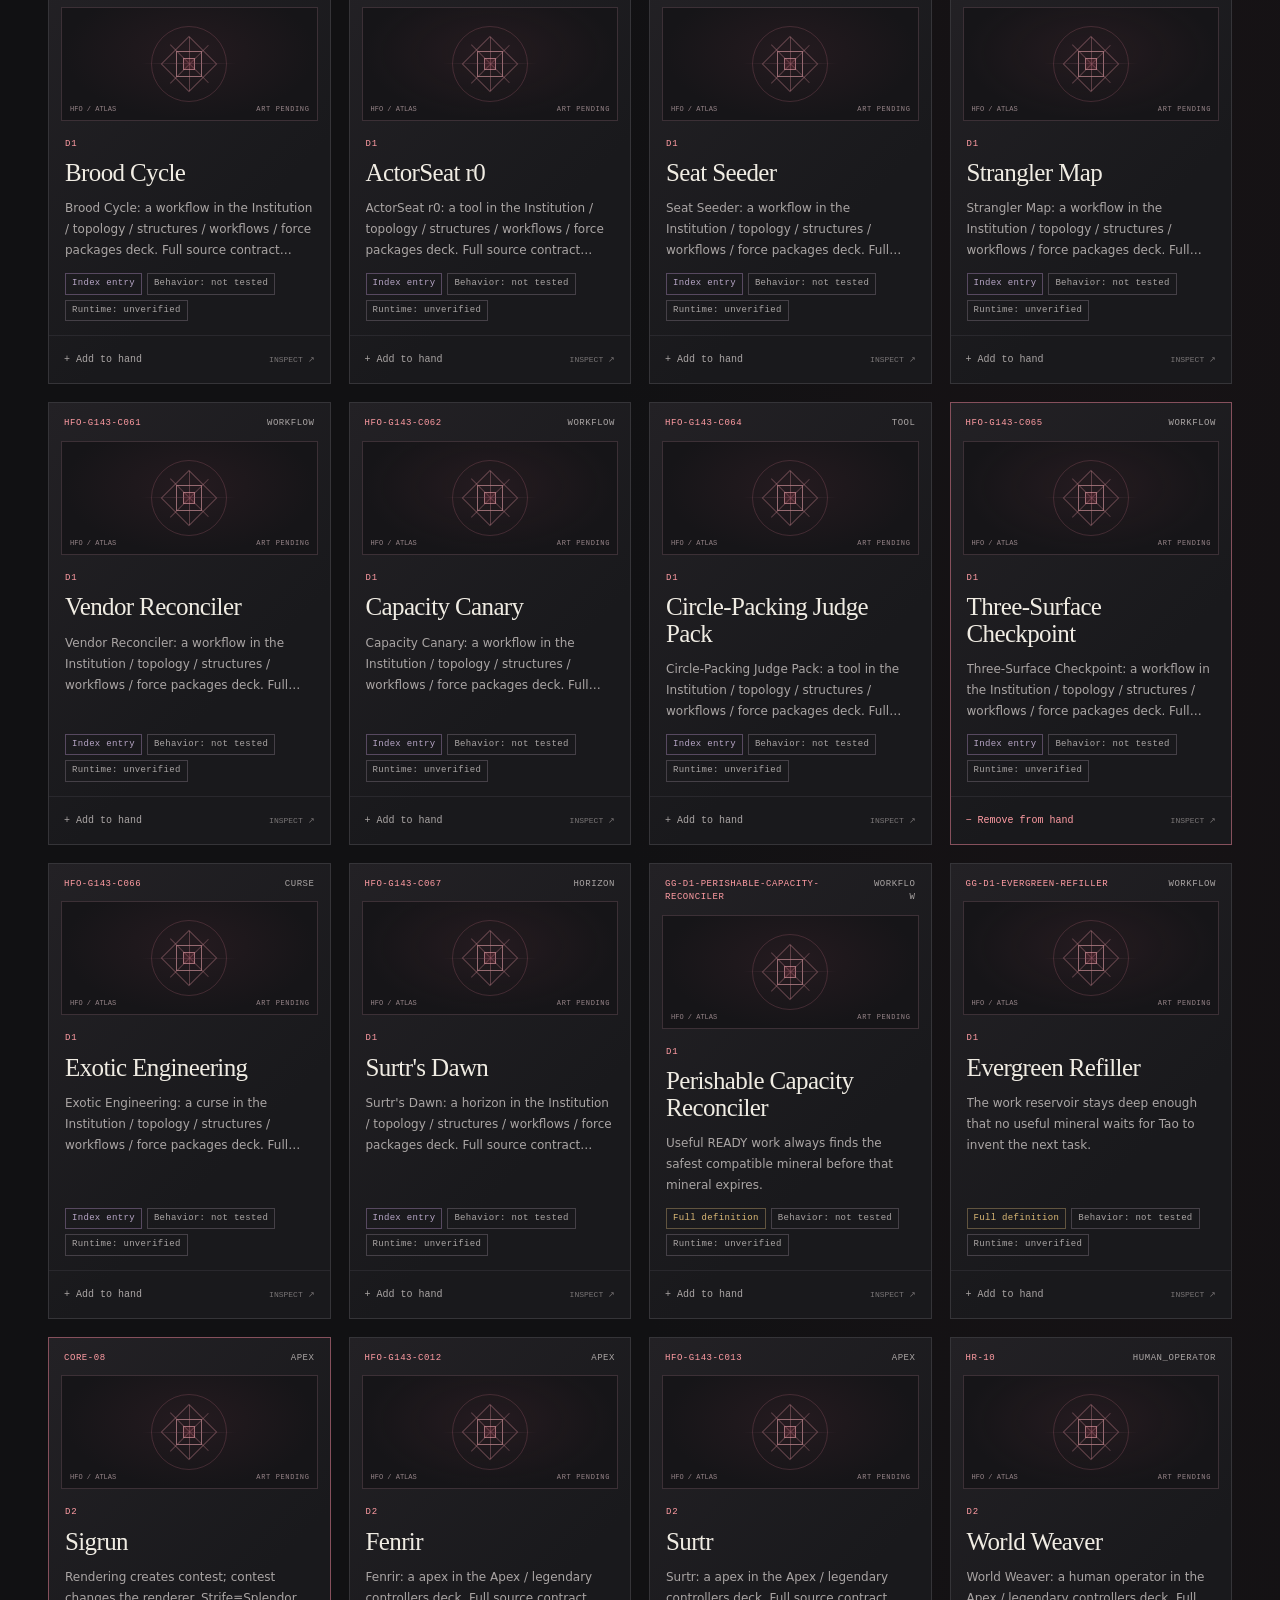
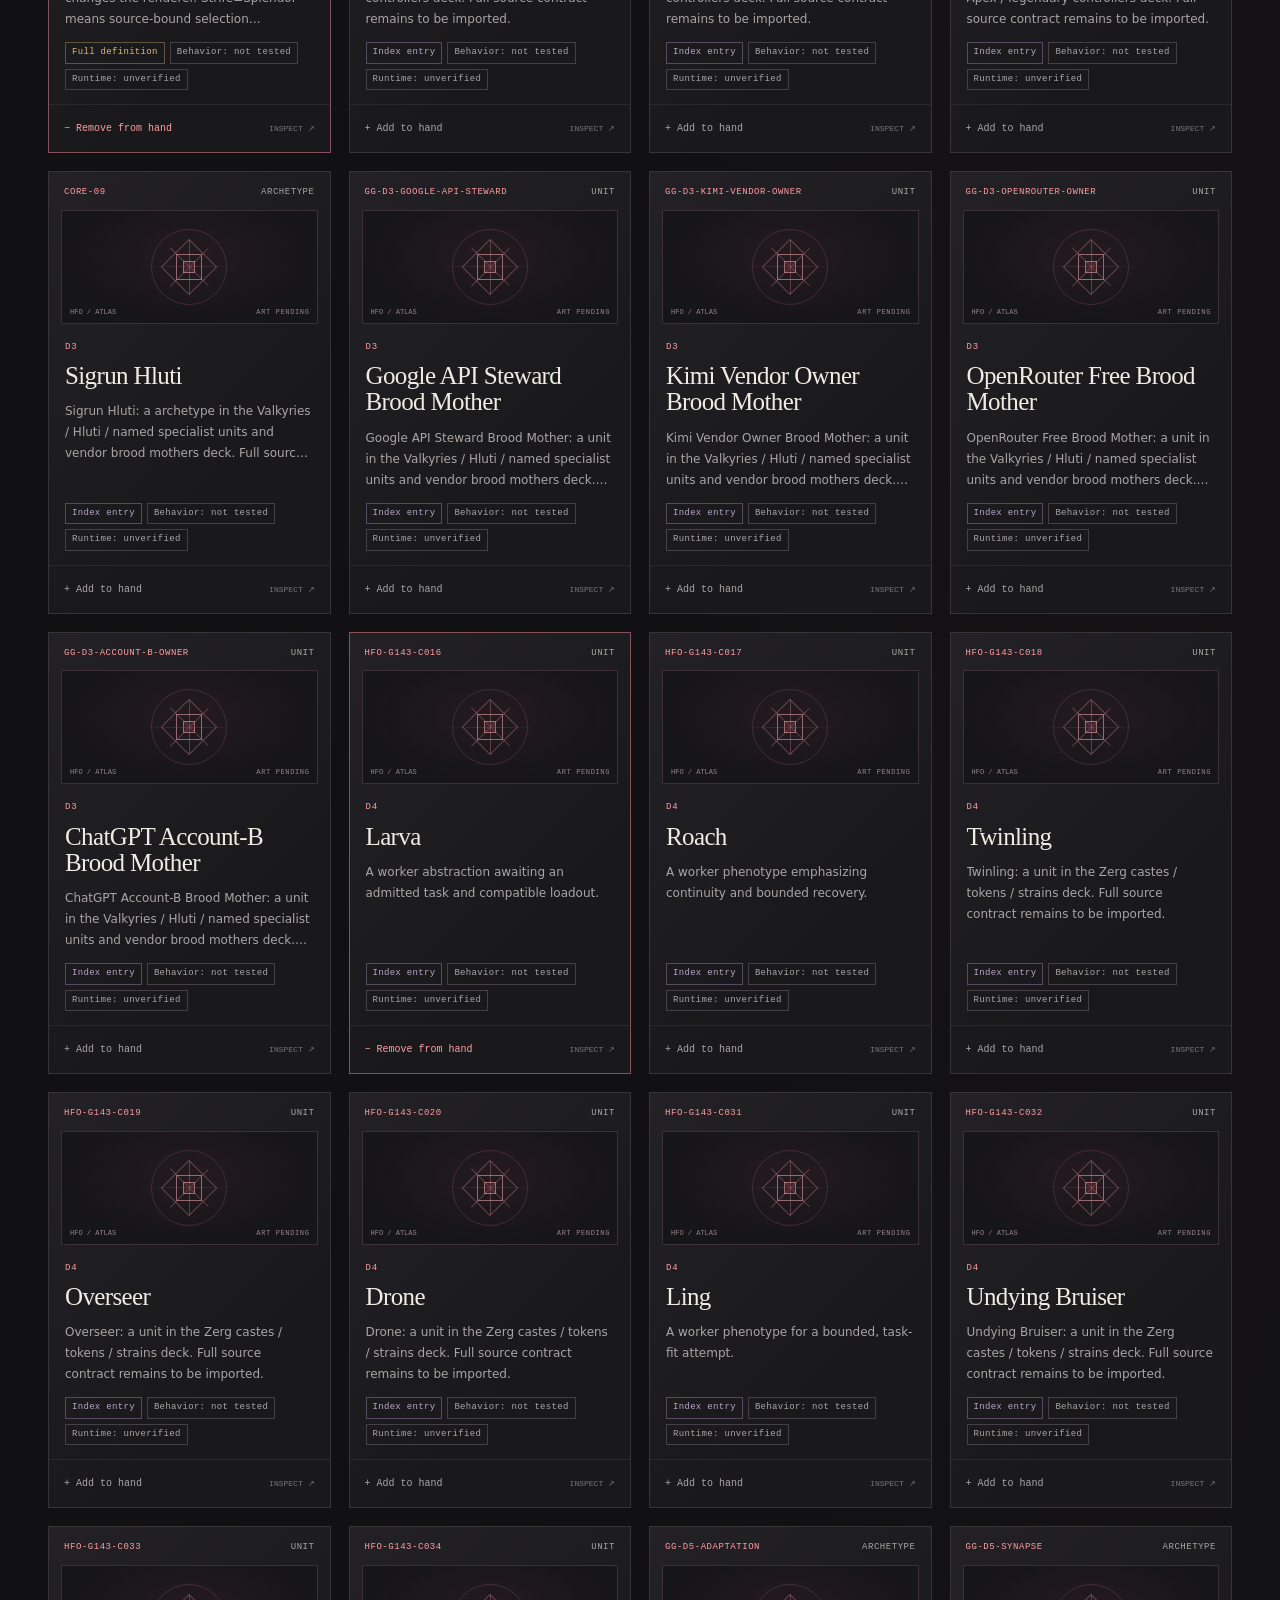
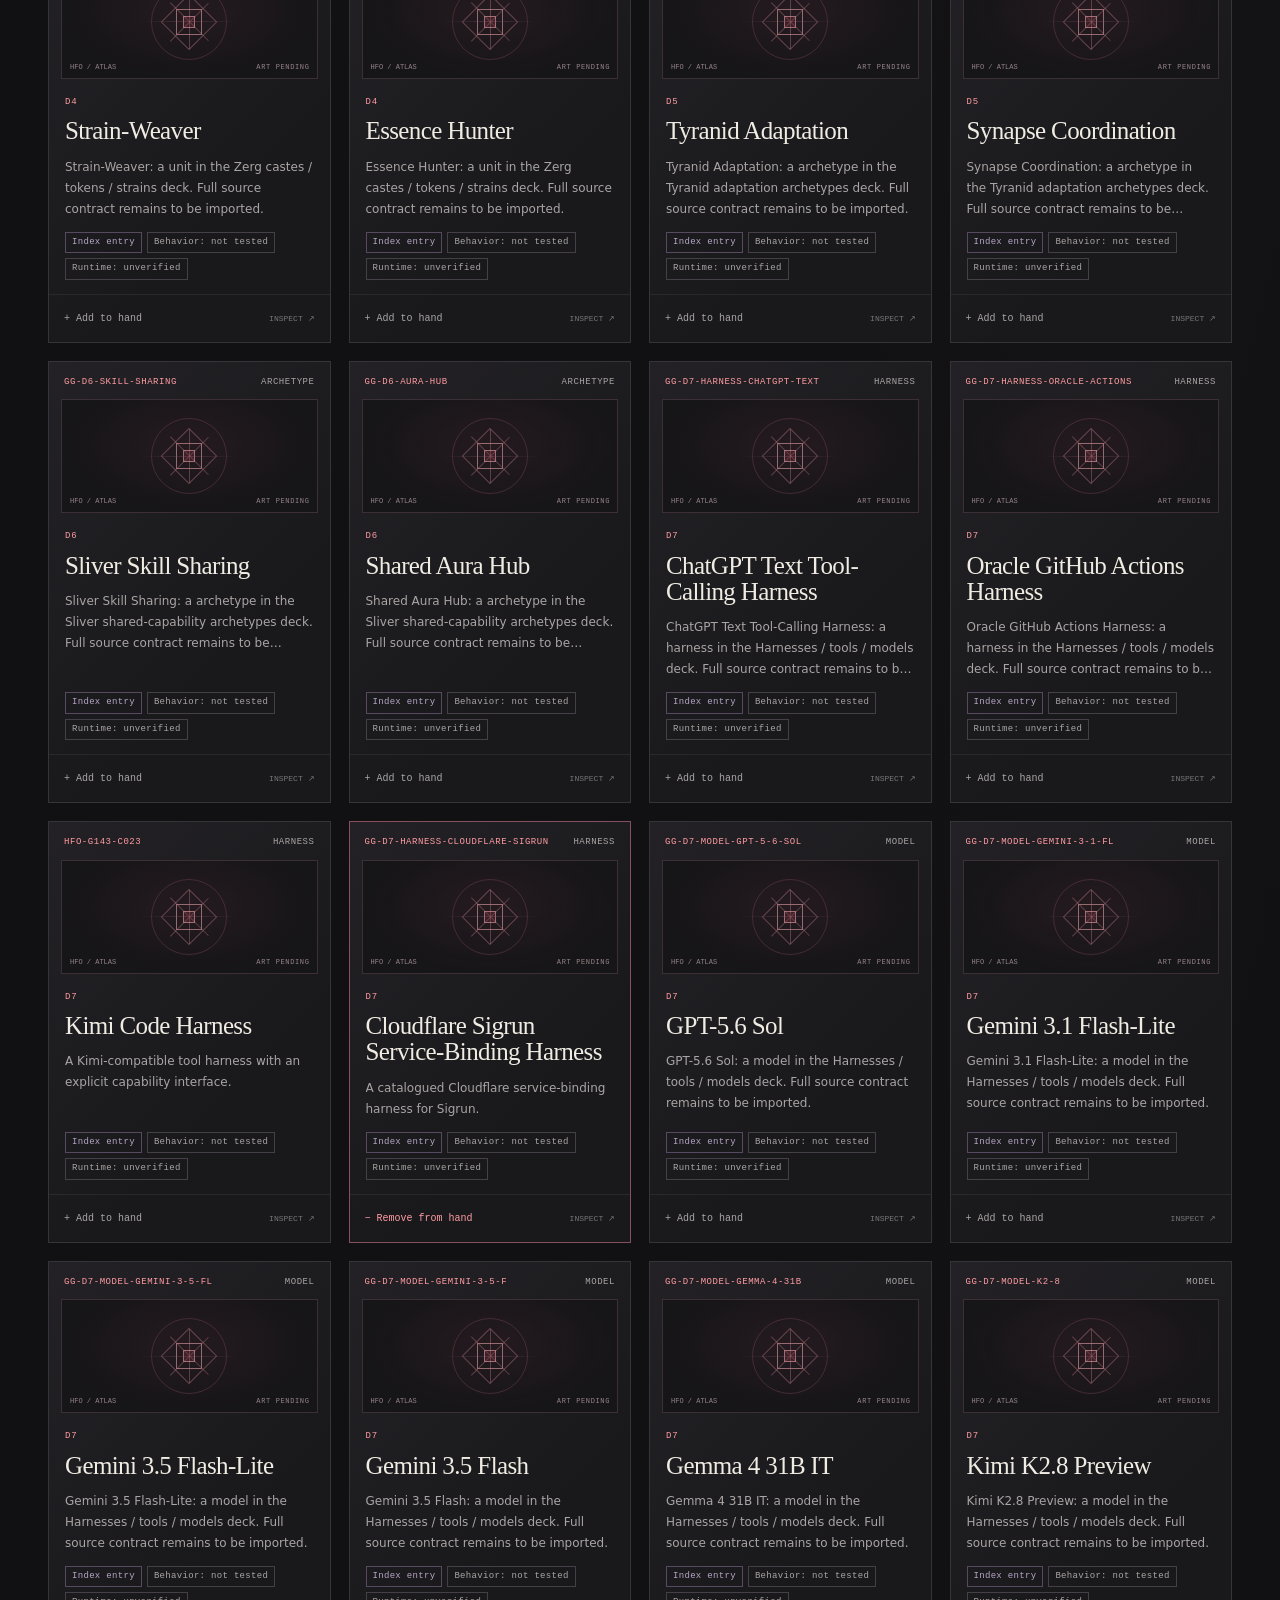
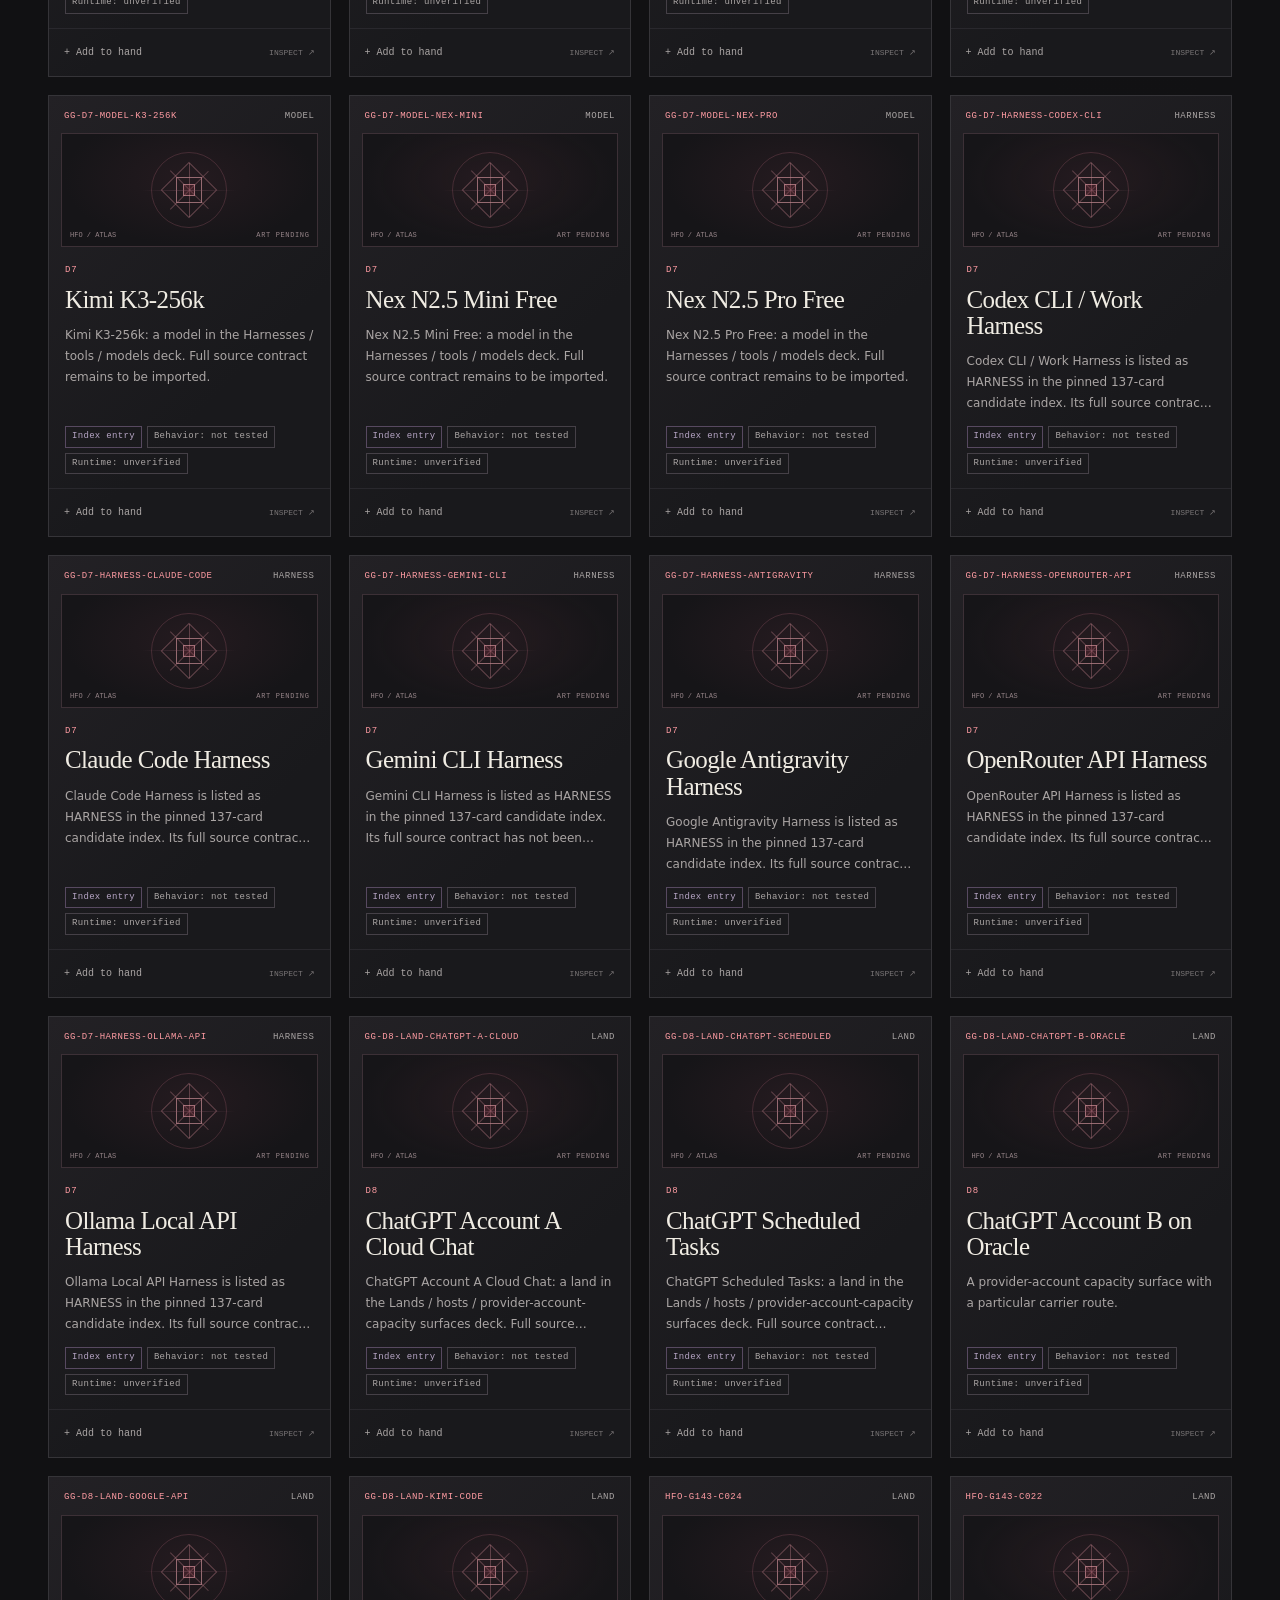
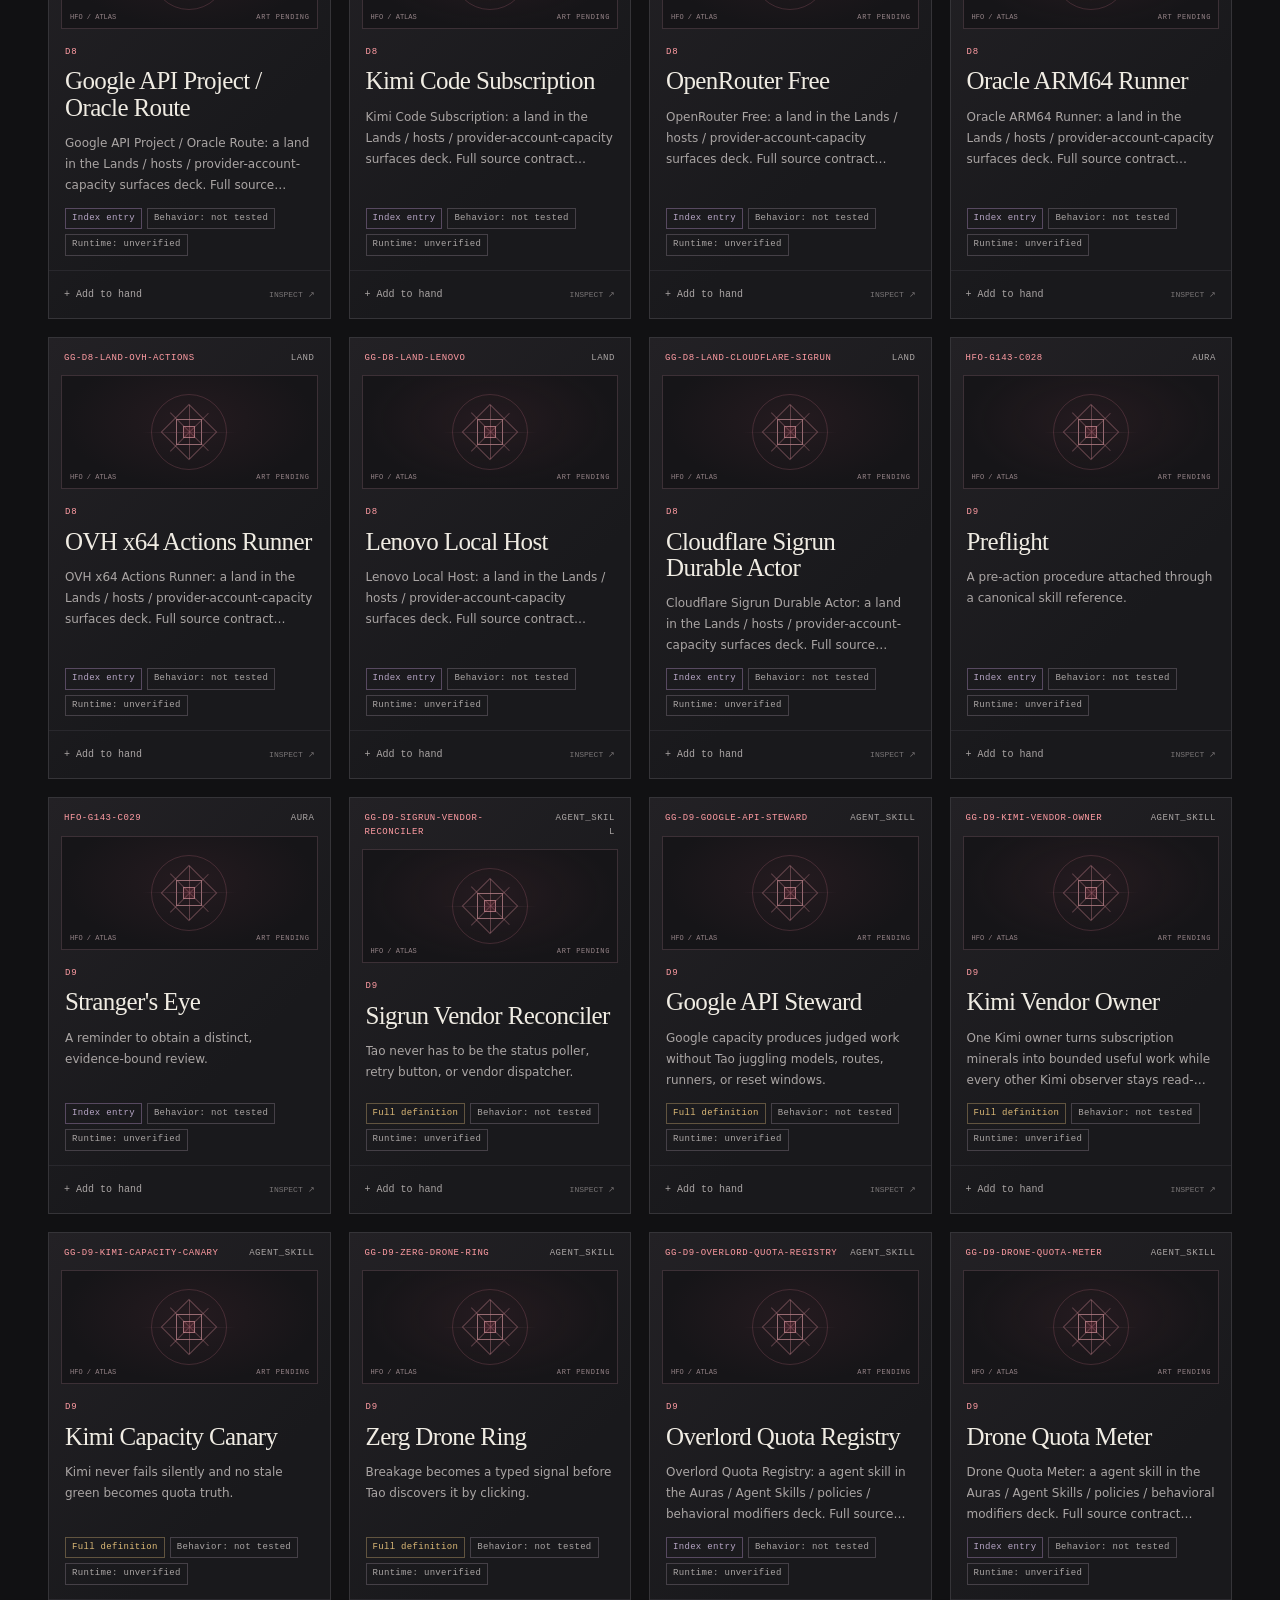
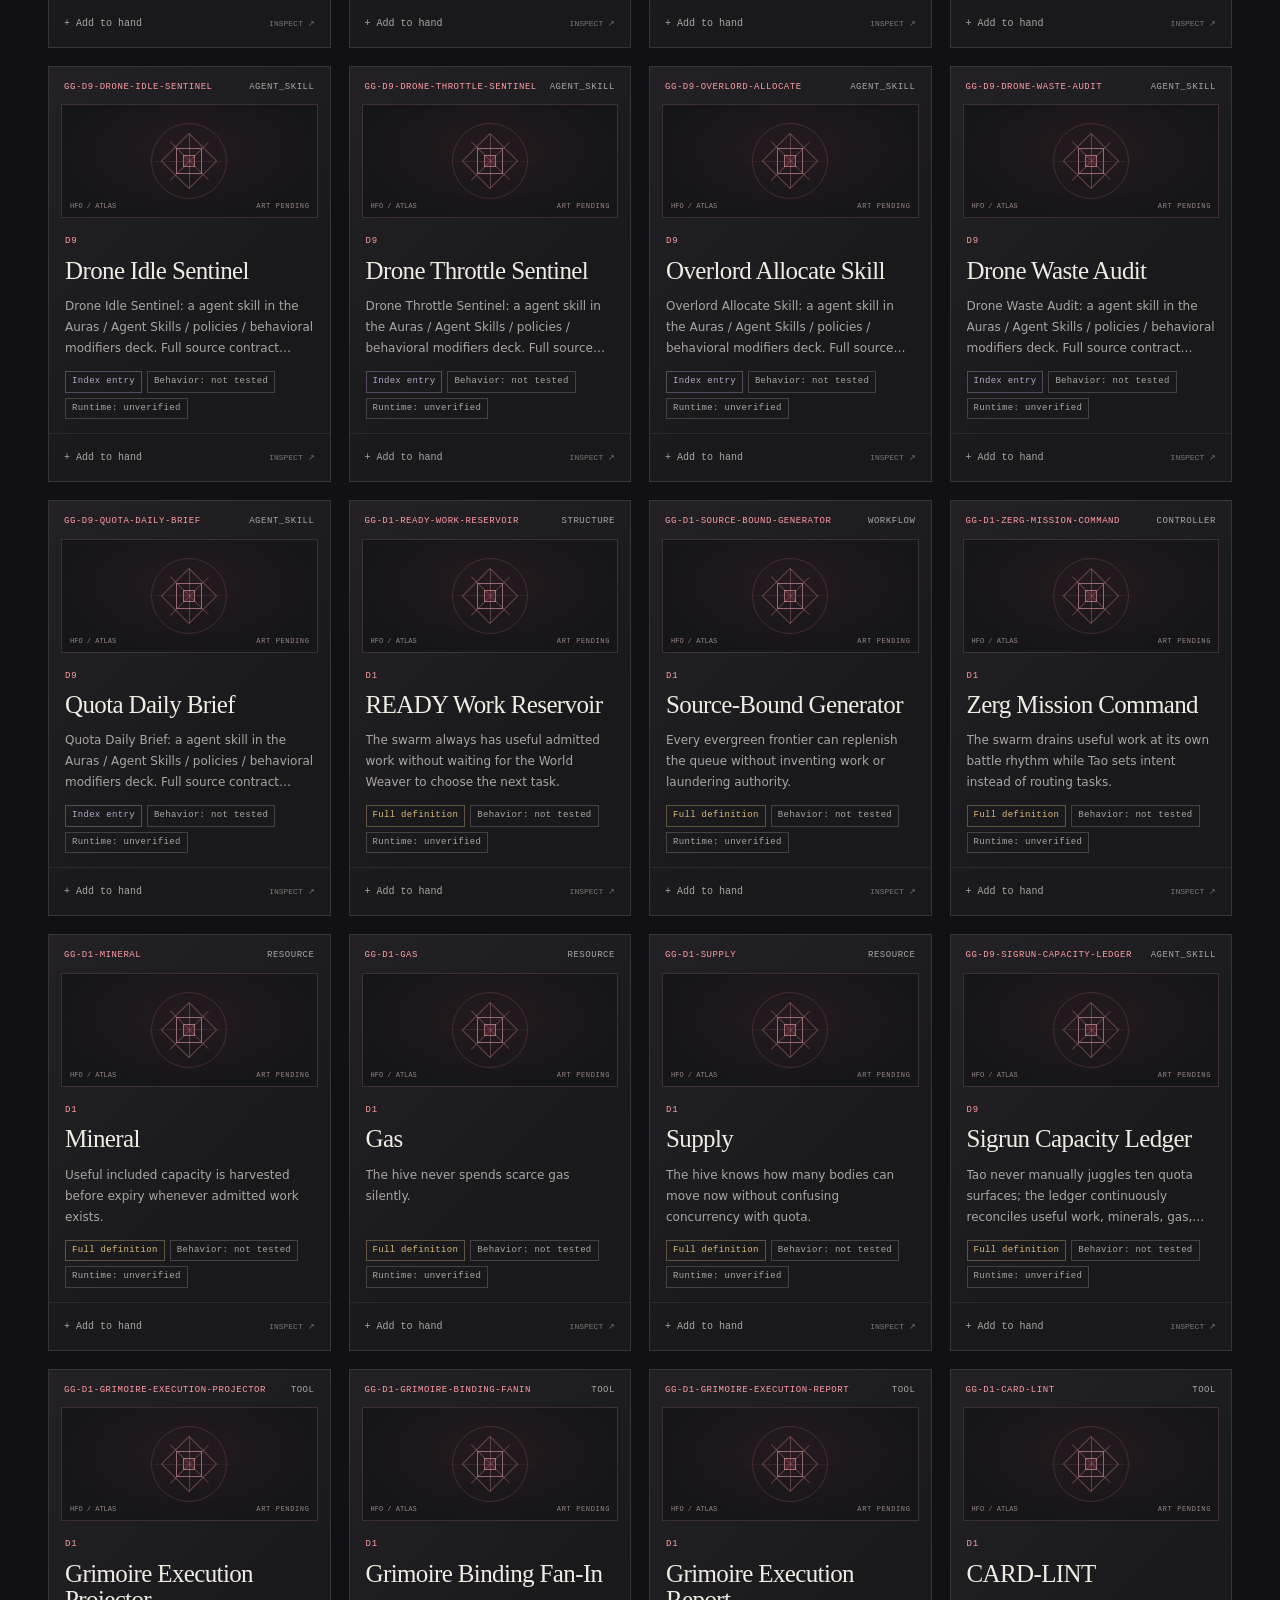
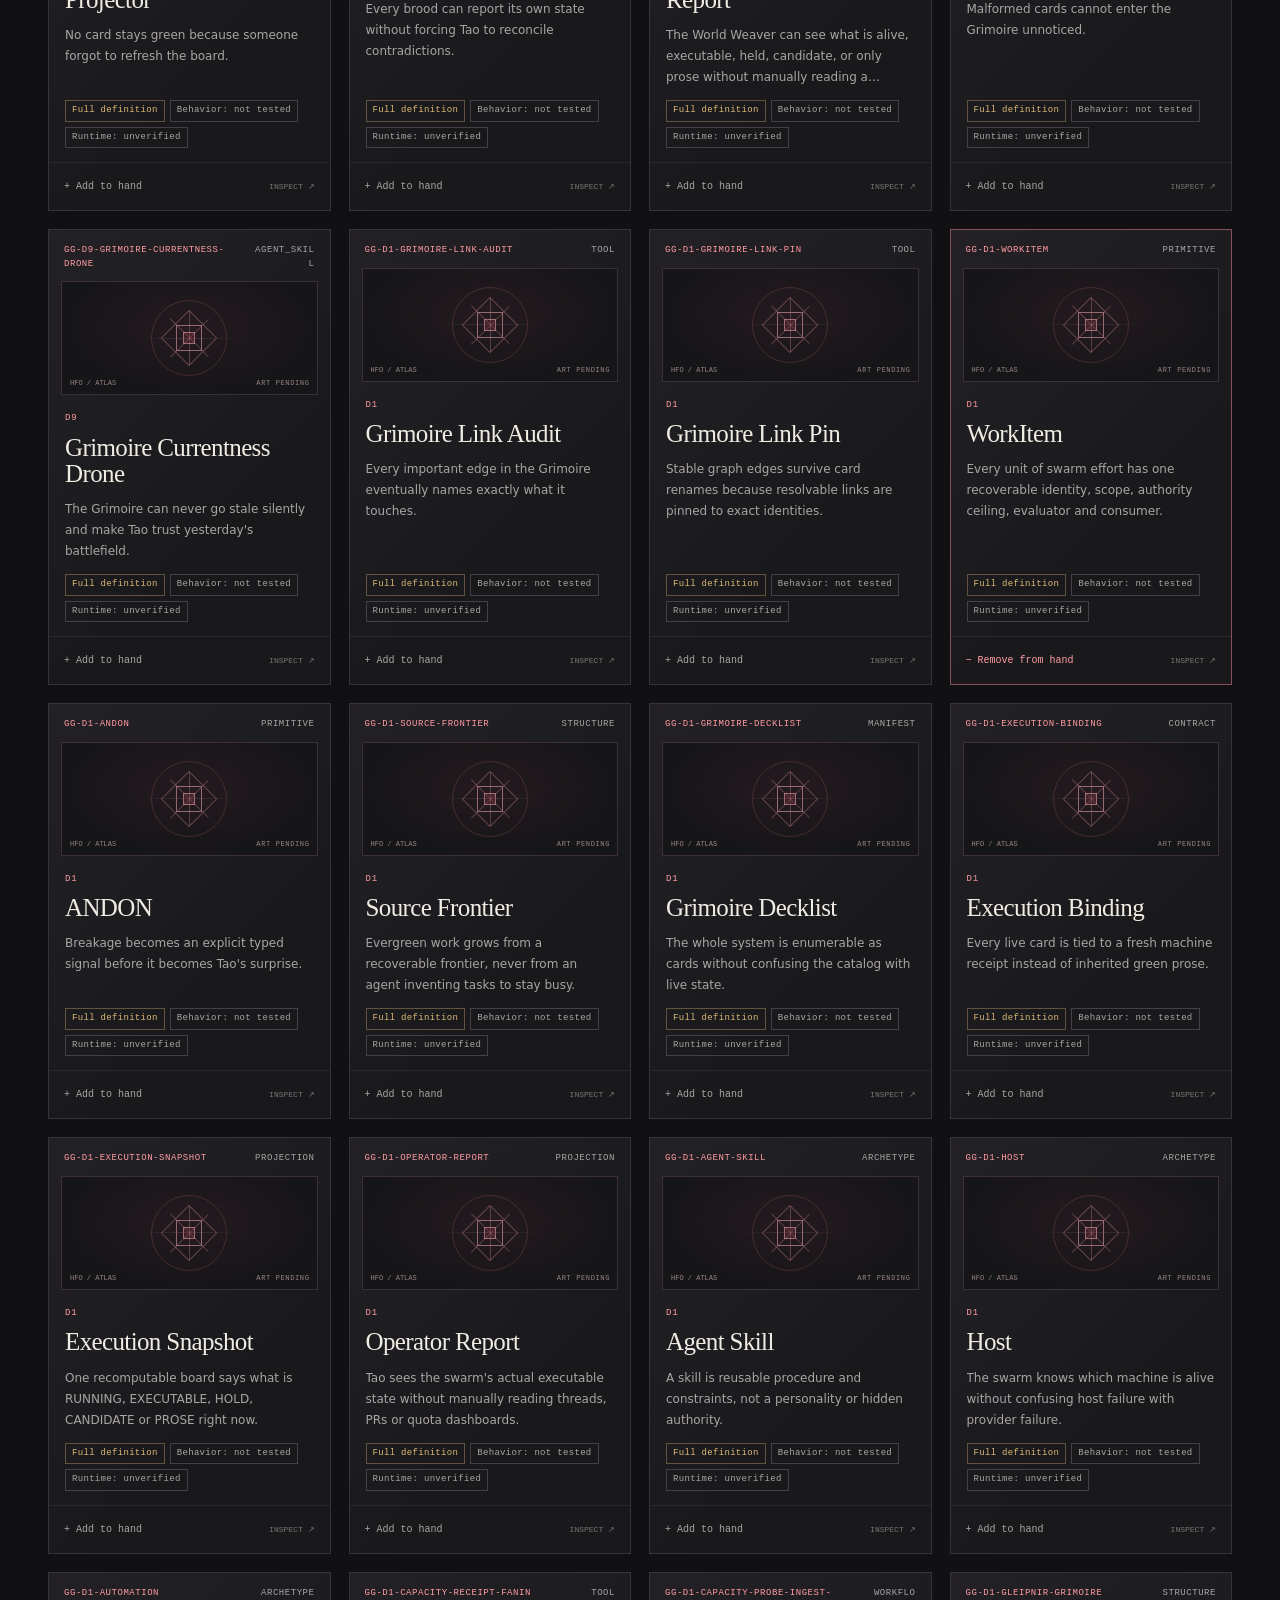
==== commit e1fd26bd: "Publish proposed HFO card-play contract" ====
--- a/cards/index.html
+++ b/cards/index.html
@@ -14,7 +14,7 @@
   <a class="skip-link" href="#library">Skip to the card library</a>
   <header class="site-header wrap">
     <a class="wordmark" href="/" aria-label="World Weaver home"><span class="brand-glyph" aria-hidden="true">◈</span><span>WORLD WEAVER<span class="wordmark-sub">THE WAKING WEB</span></span></a>
-    <nav aria-label="Page navigation"><a href="#library">Atlas</a><a href="#hand">Your hand <span id="nav-hand-count">0/8</span></a><a href="./battlefield/">World state</a></nav>
+    <nav aria-label="Page navigation"><a href="#library">Atlas</a><a href="#hand">Your hand <span id="nav-hand-count">0/8</span></a><a href="./HFO_CARD_PLAY_CONTRACT_v0.1.md">Play contract</a><a href="./battlefield/">World state</a></nav>
     <span class="edition">HFO / PUBLIC EDITION</span>
   </header>
 
@@ -25,6 +25,7 @@
         <h1 id="atlas-title">A small hand.<br><em>A deeper hive.</em></h1>
         <p class="hero-description">Hold eight ideas at a time. Follow each card from its mythic handle to the engineering beneath it, the checks it needs, and the source it came from.</p>
         <a class="button primary" href="#library">Explore the atlas <span aria-hidden="true">↗</span></a>
+        <a class="text-link" href="./HFO_CARD_PLAY_CONTRACT_v0.1.md">Read the proposed play contract <span aria-hidden="true">↗</span></a>
         <span class="hero-note">Read. Connect. Inspect the evidence.</span>
       </div>
       <div class="hero-emblem" aria-hidden="true">
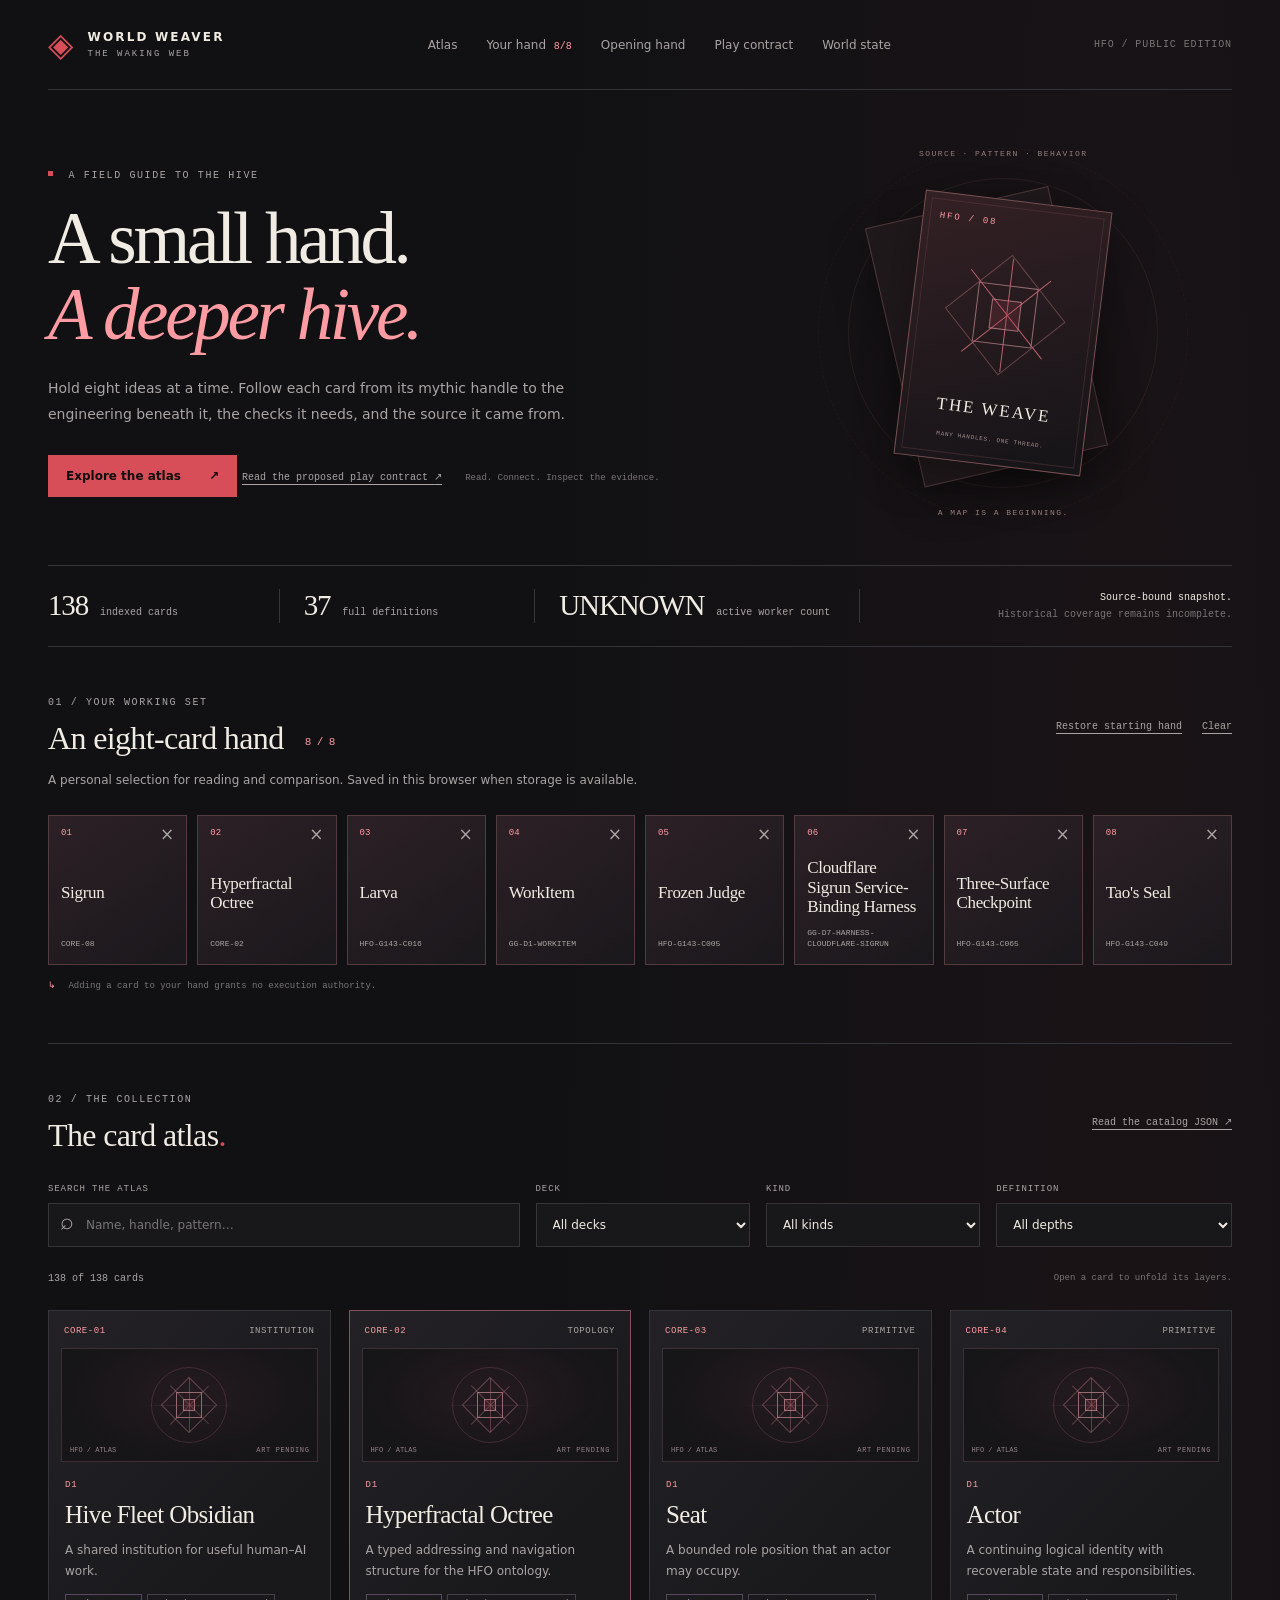
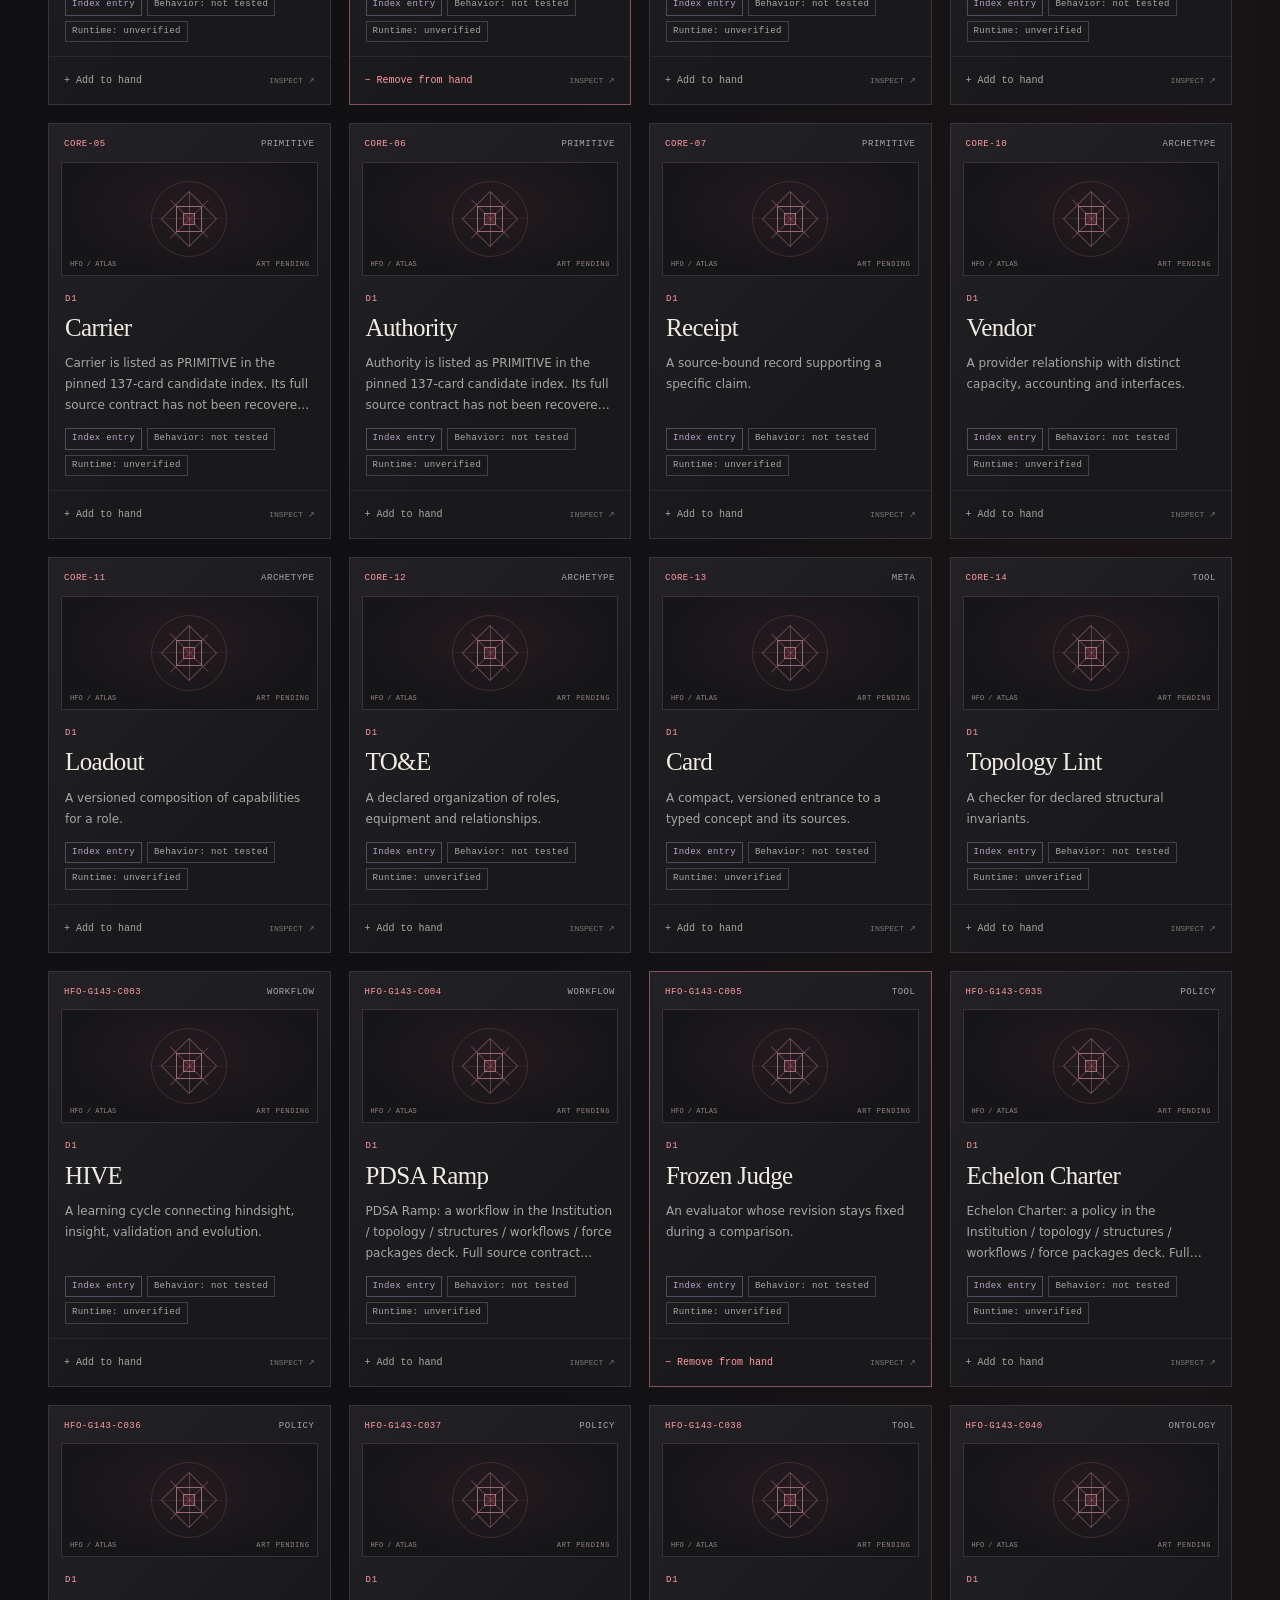
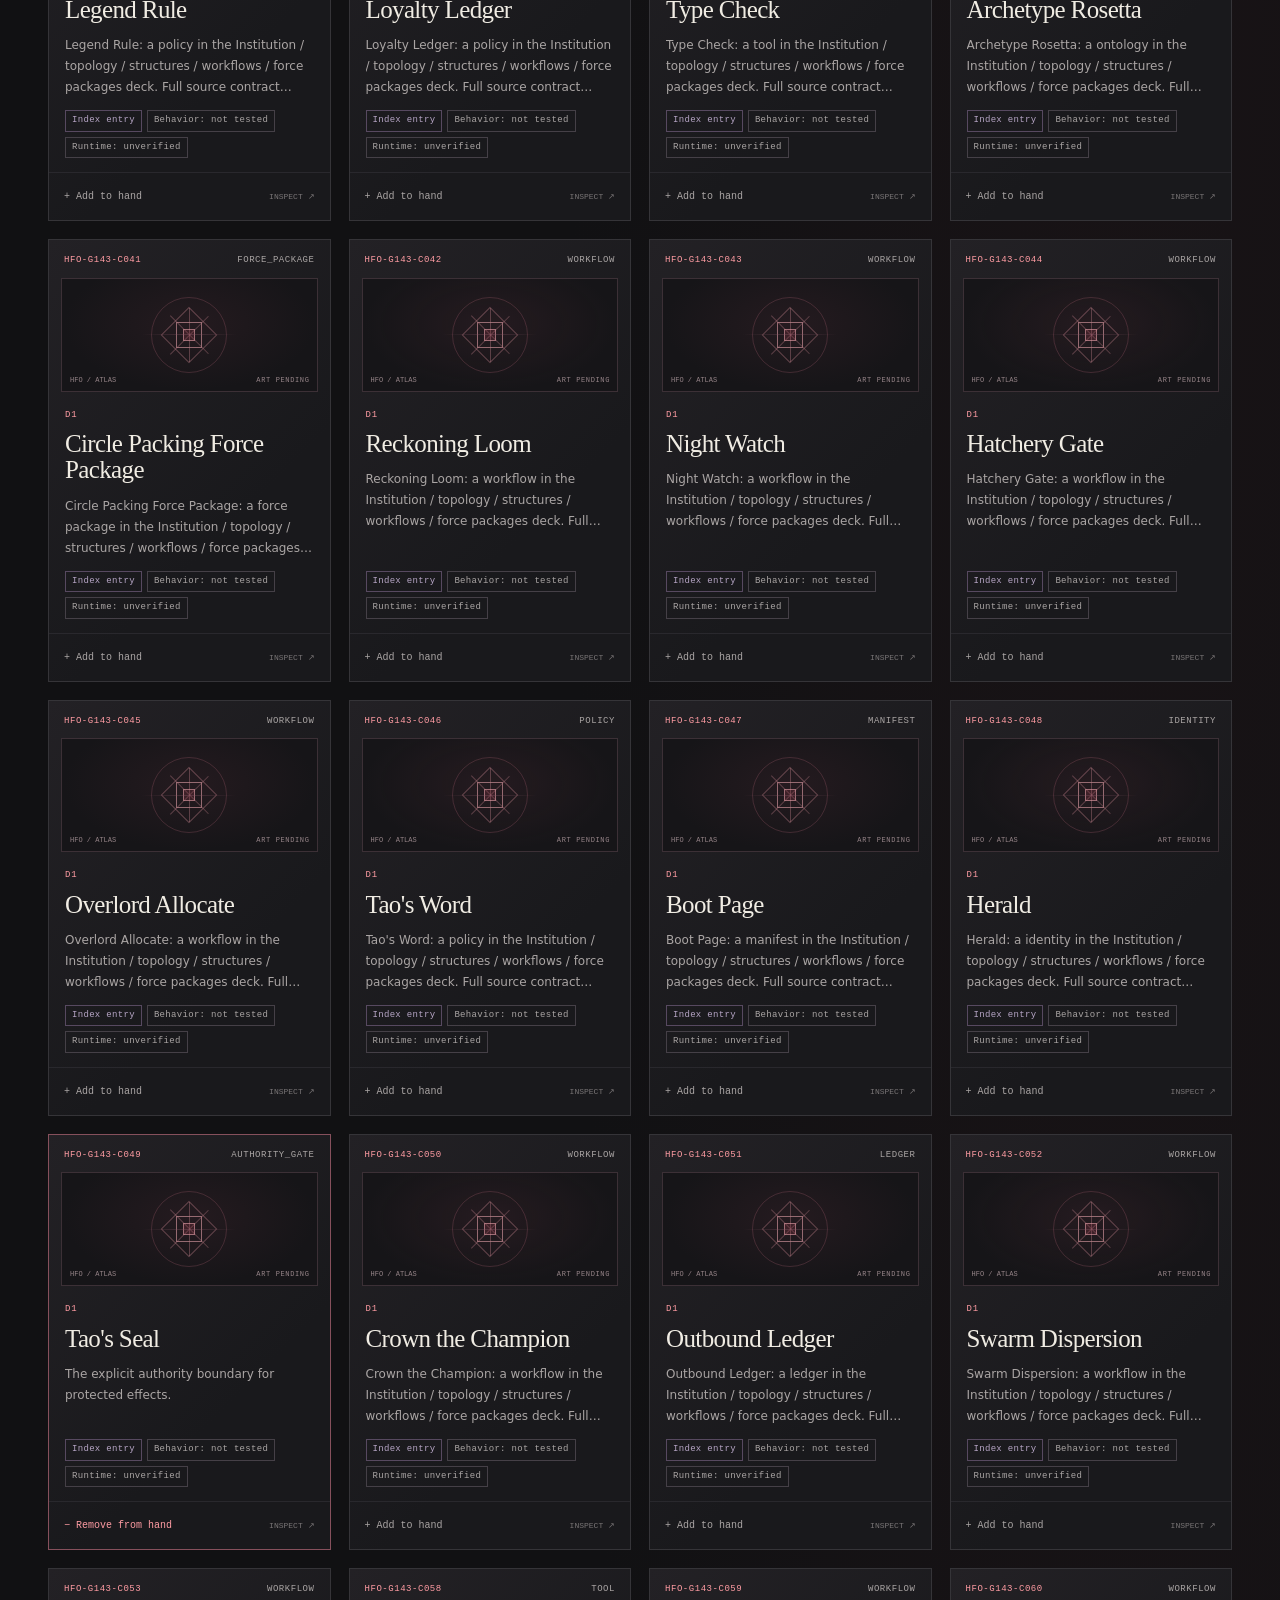
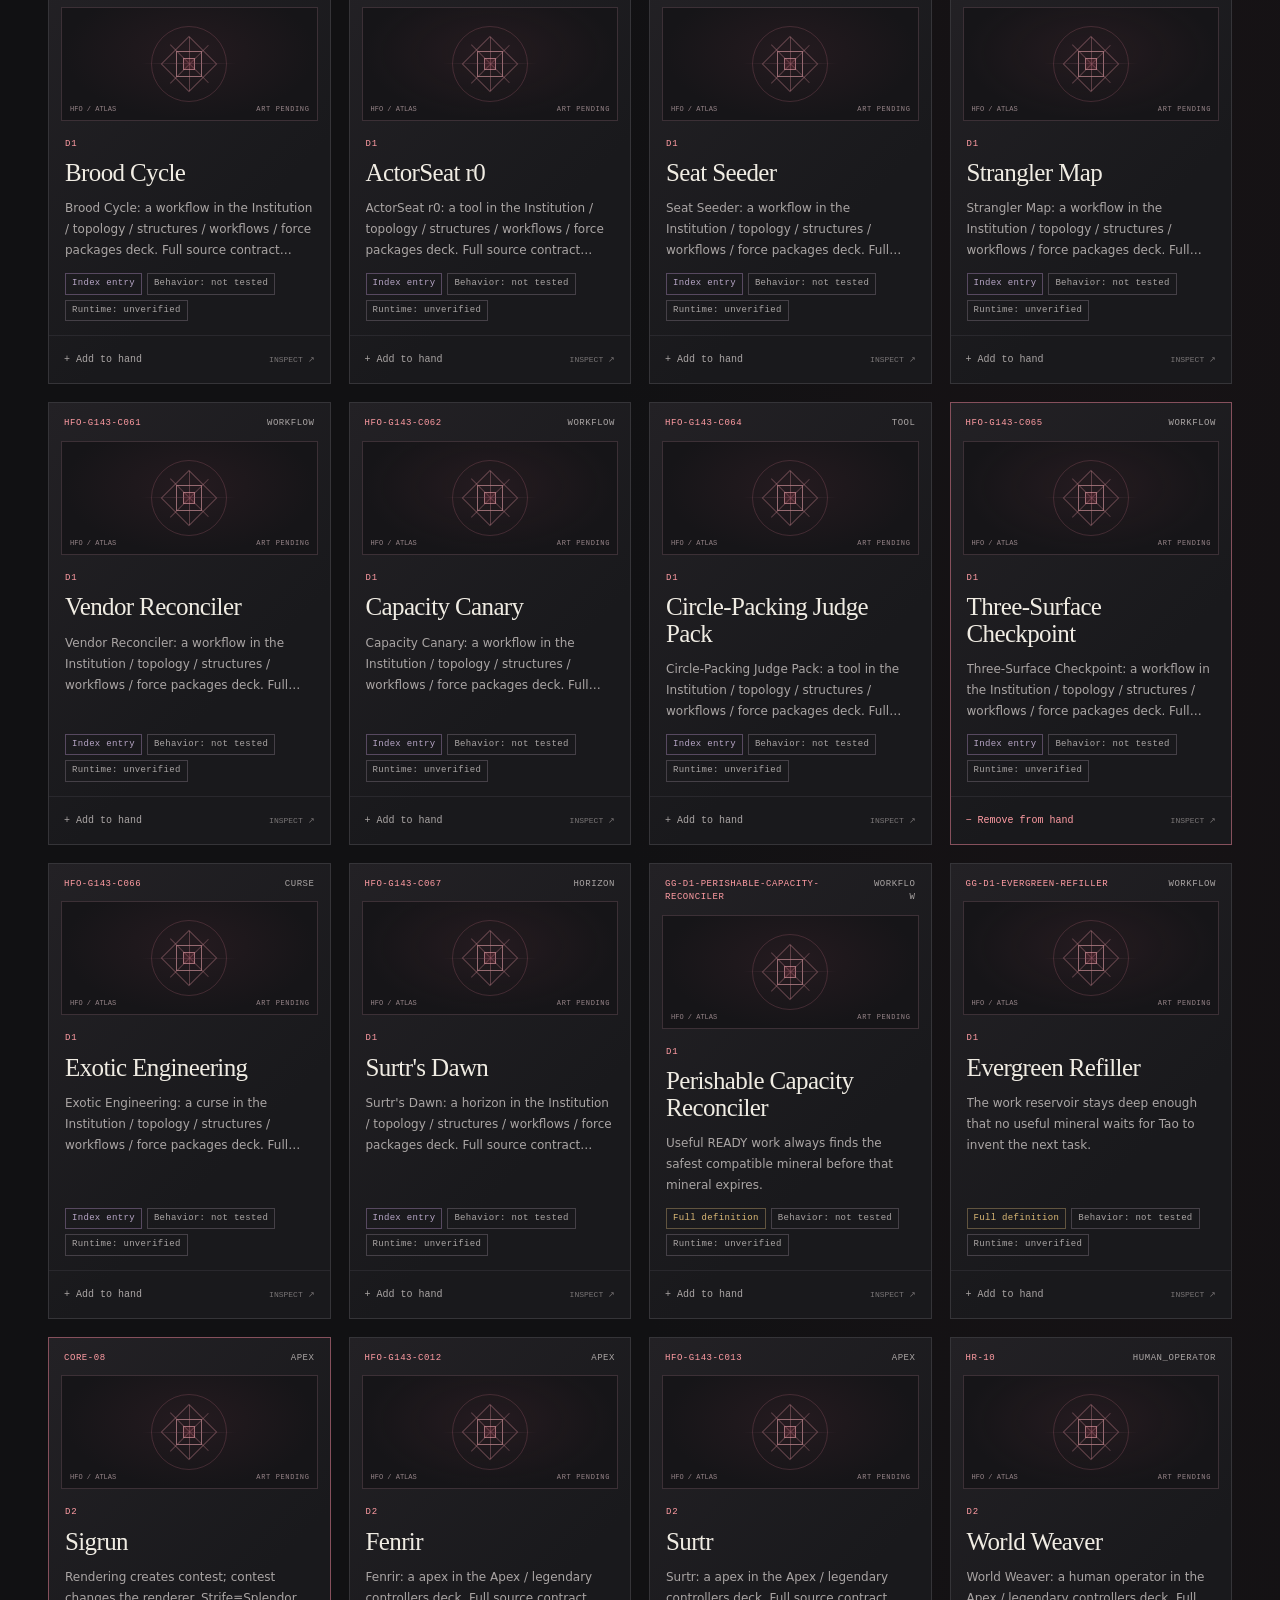
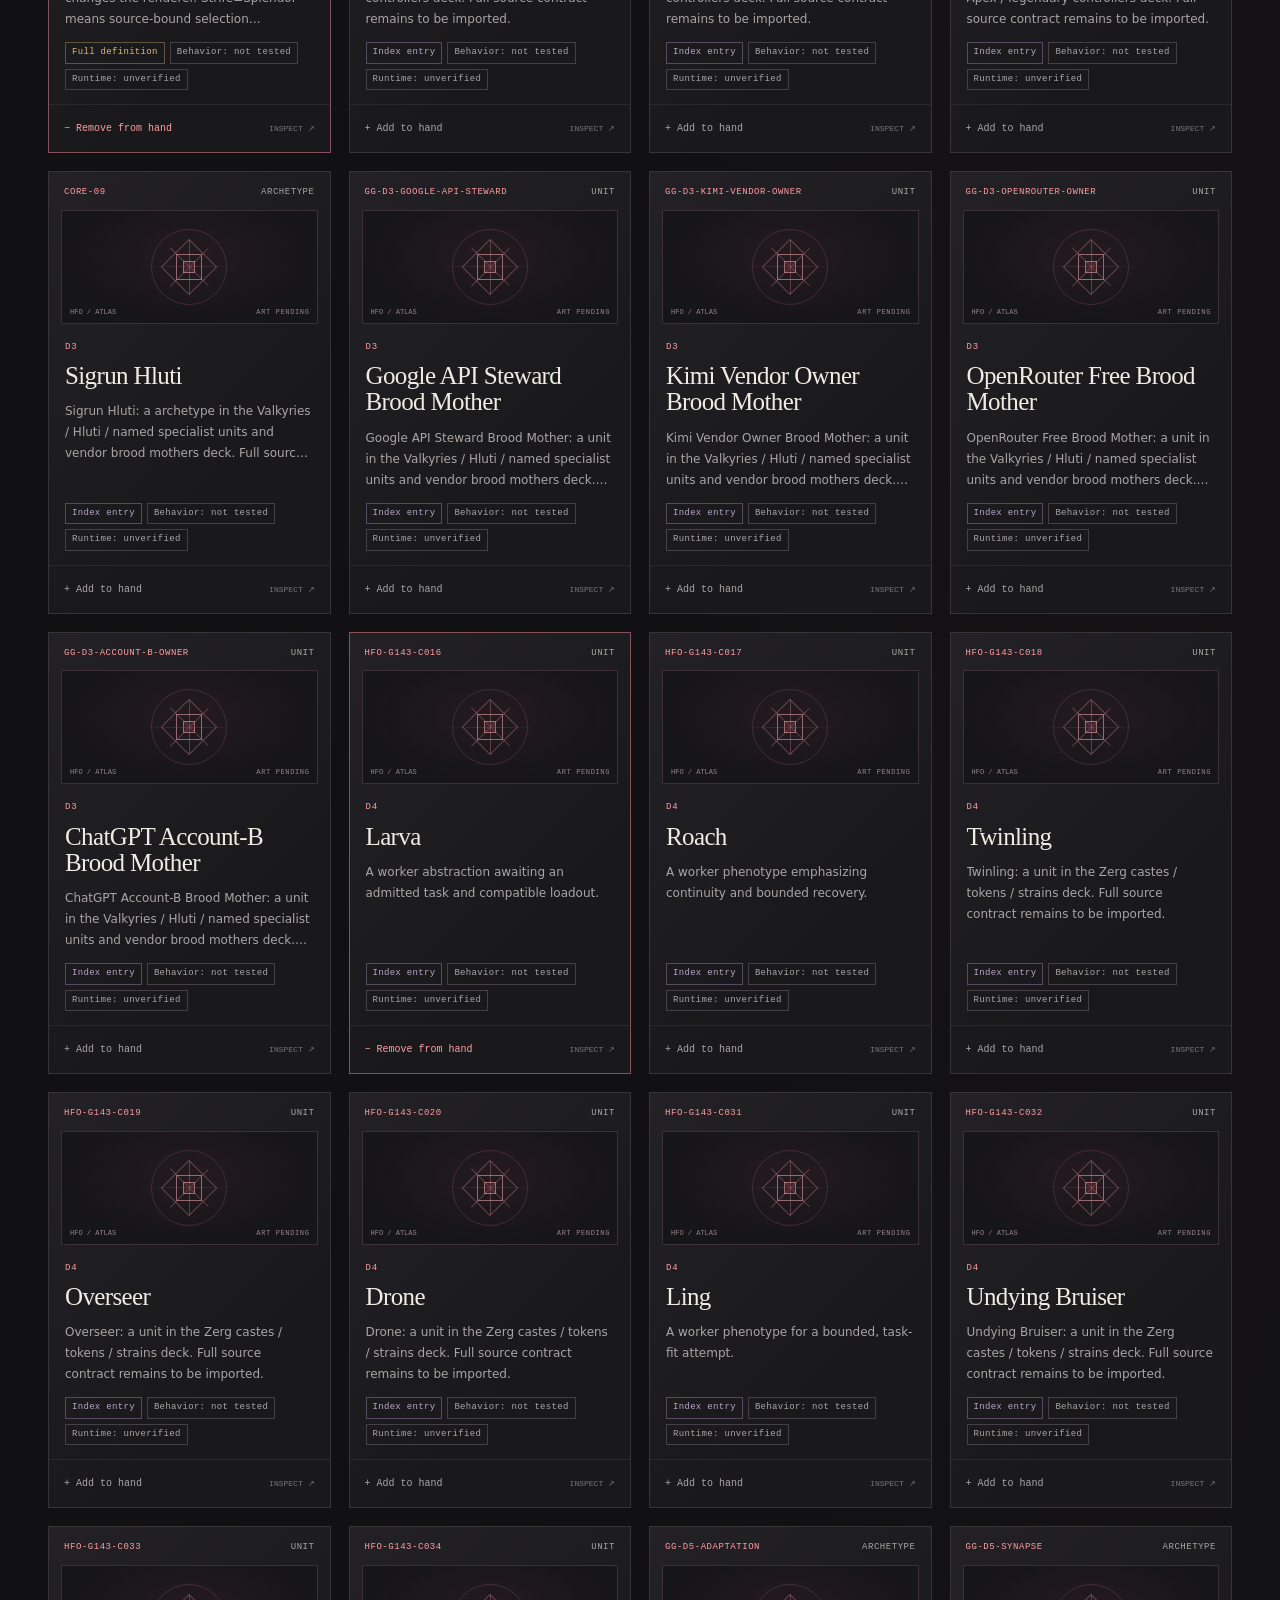
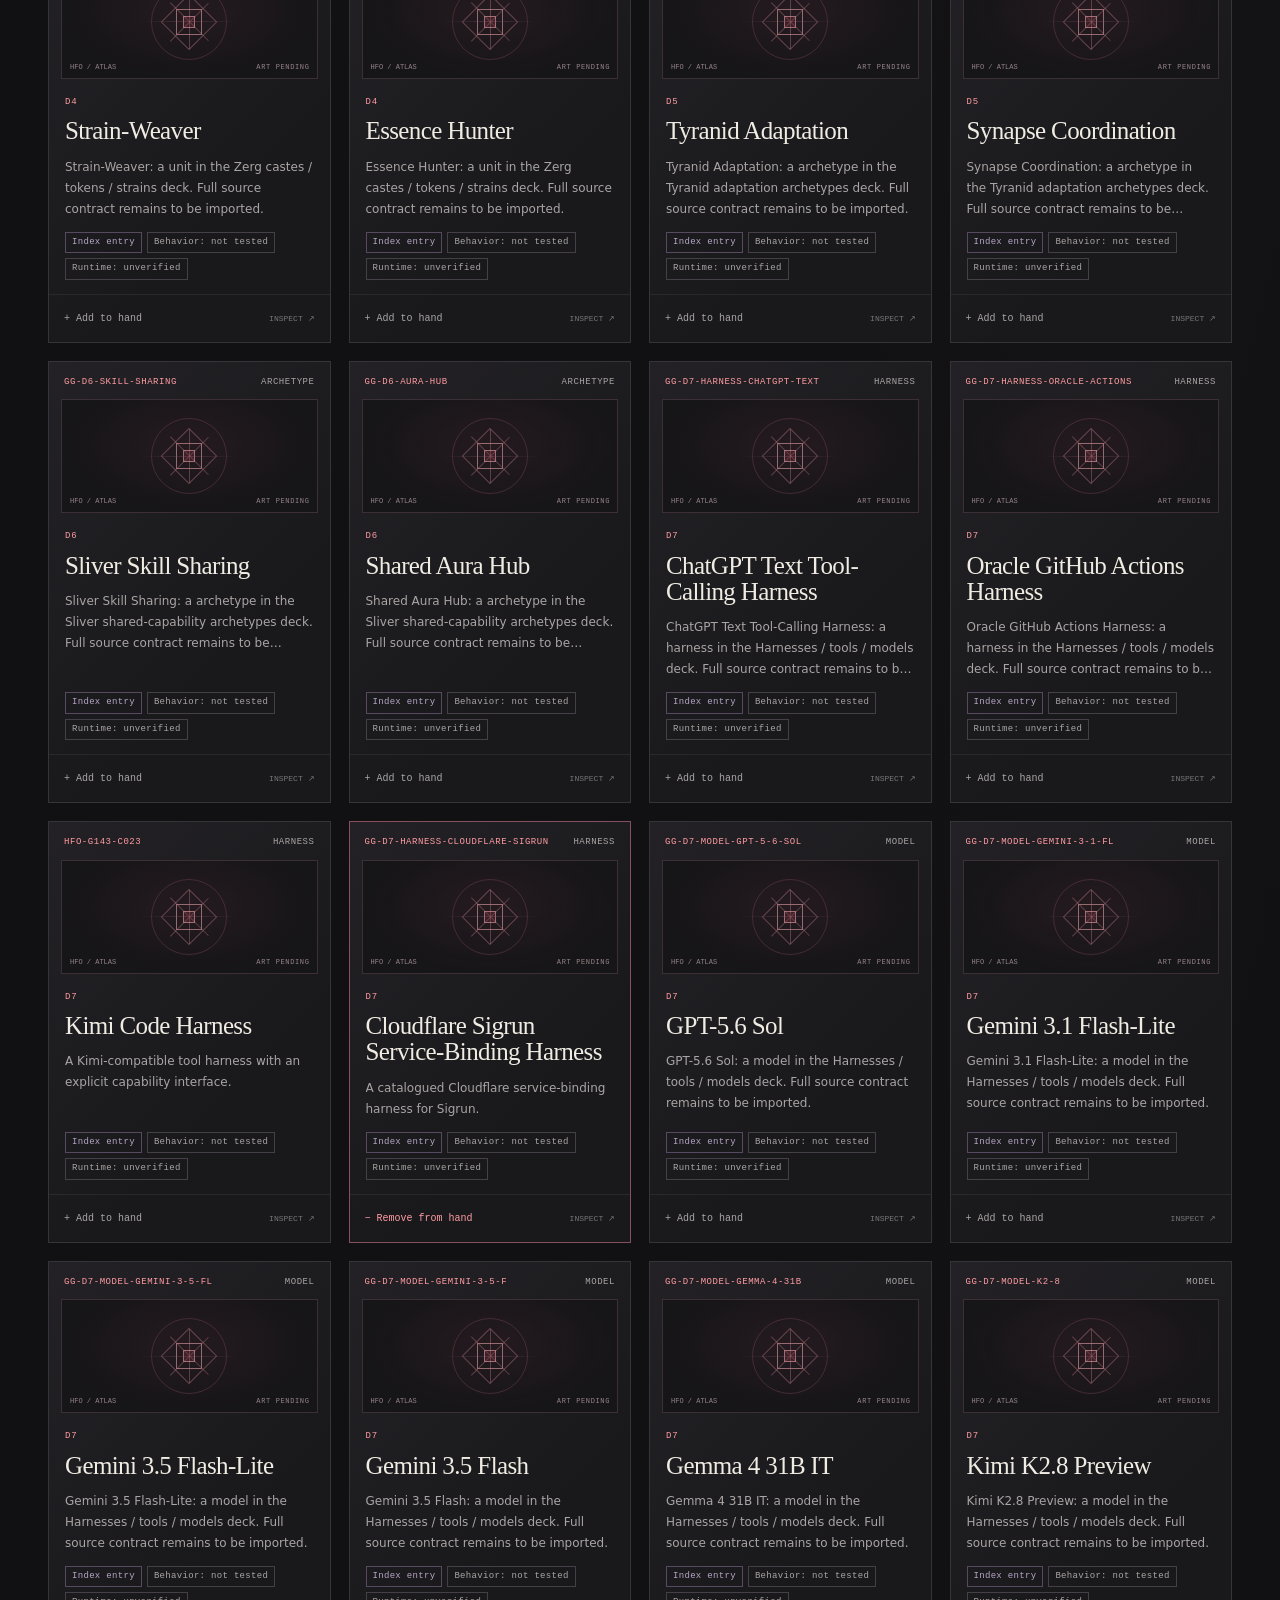
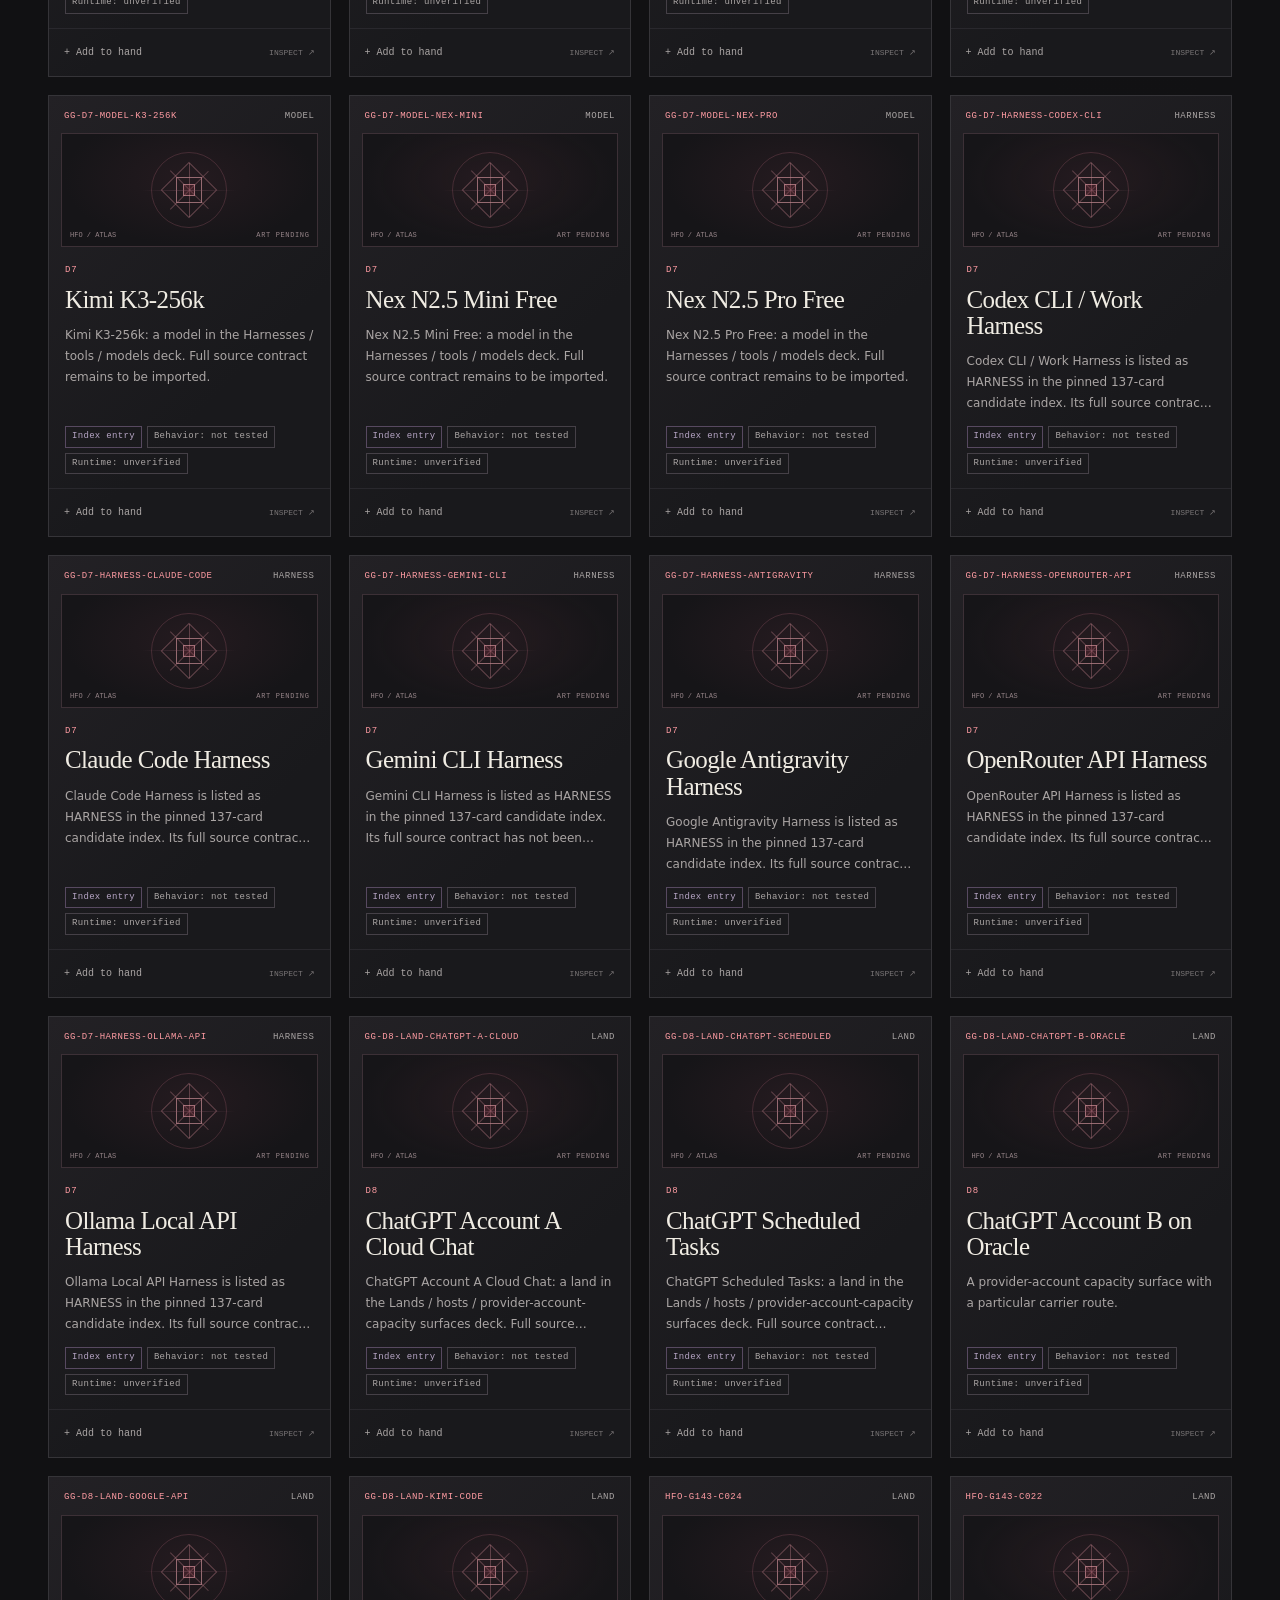
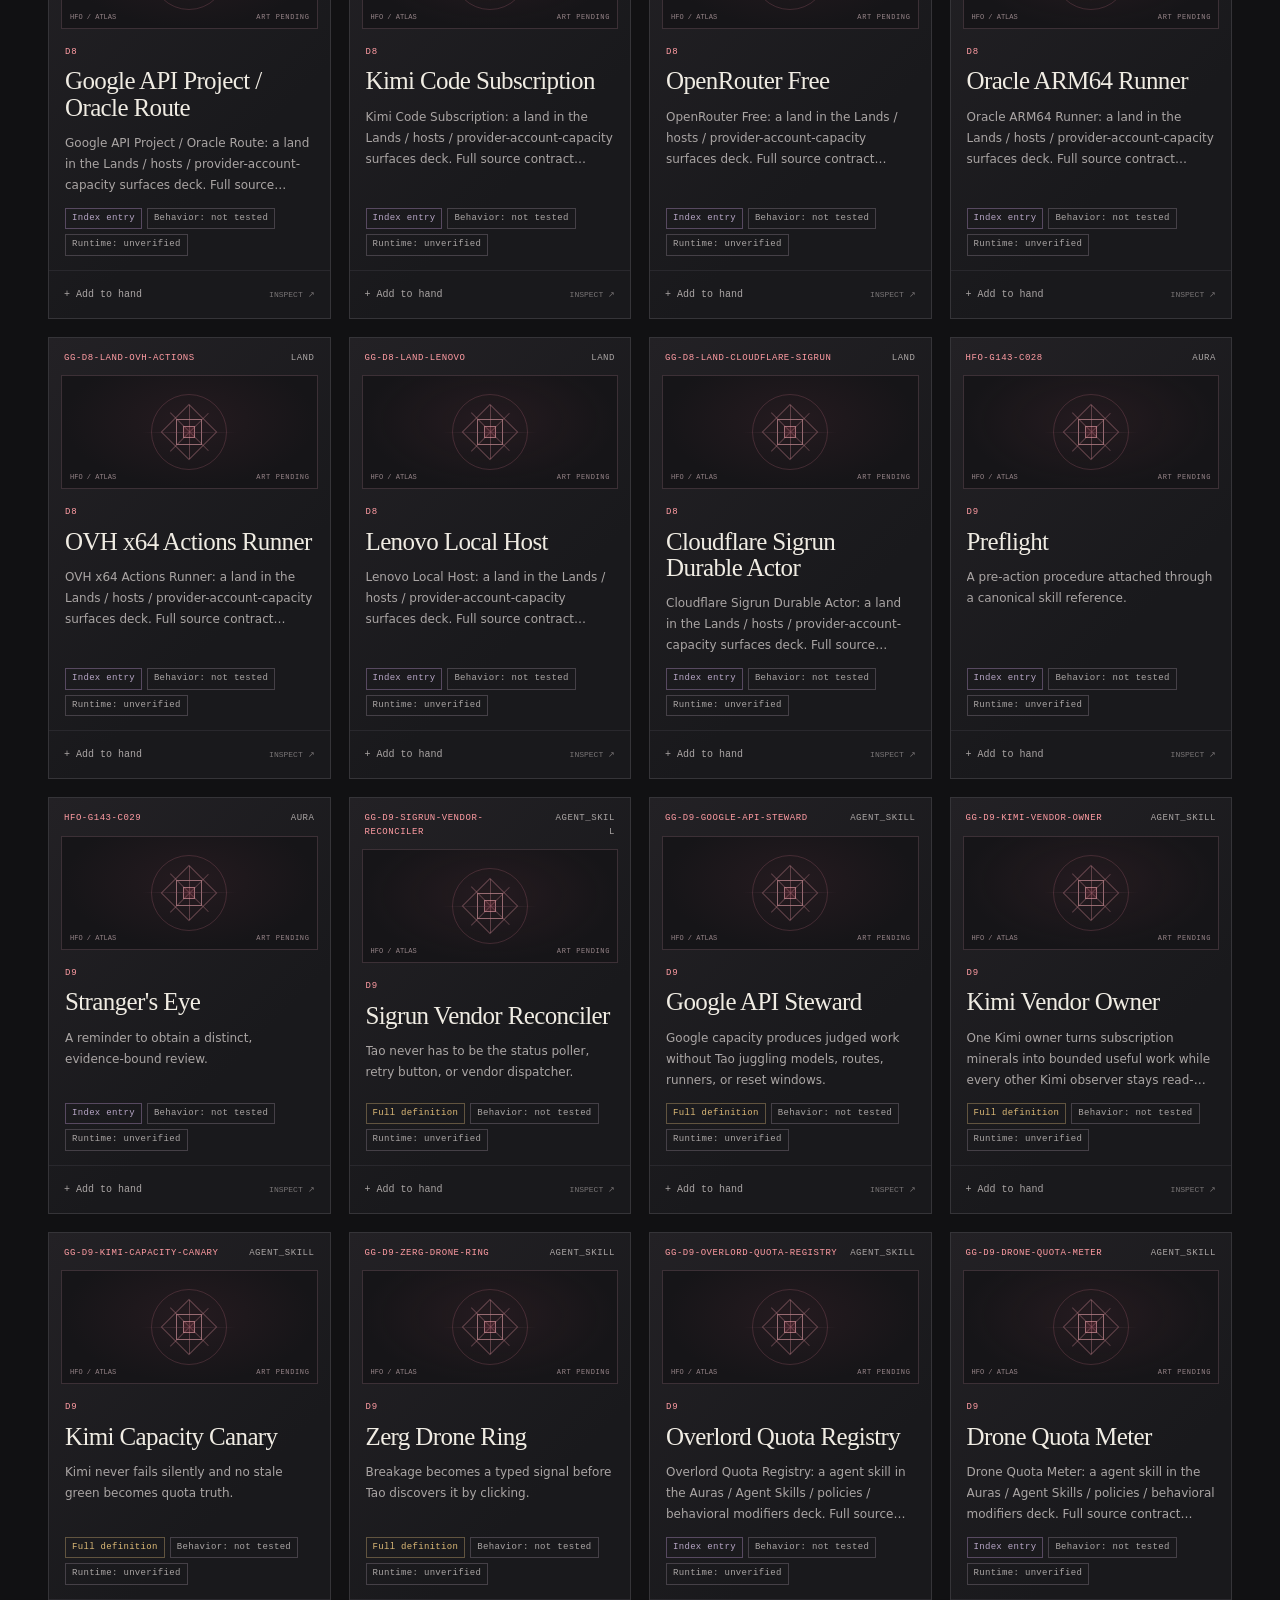
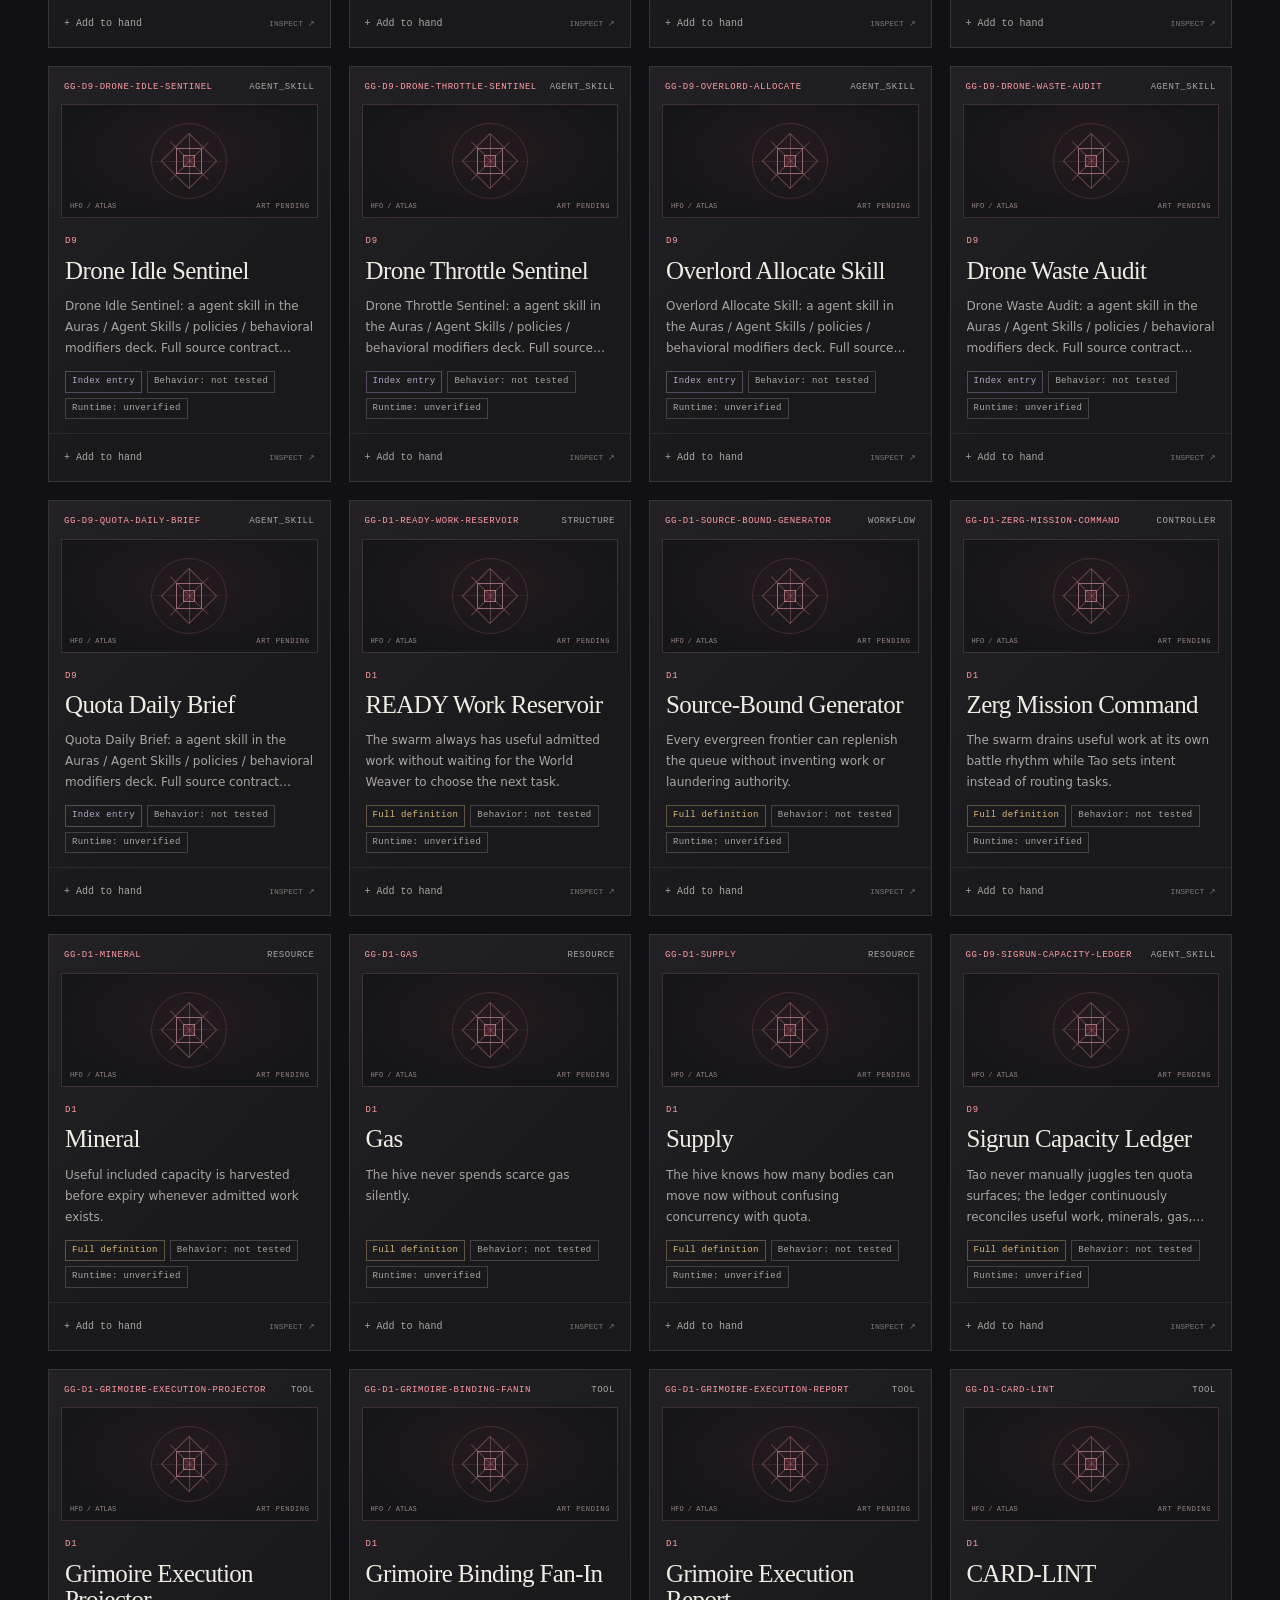
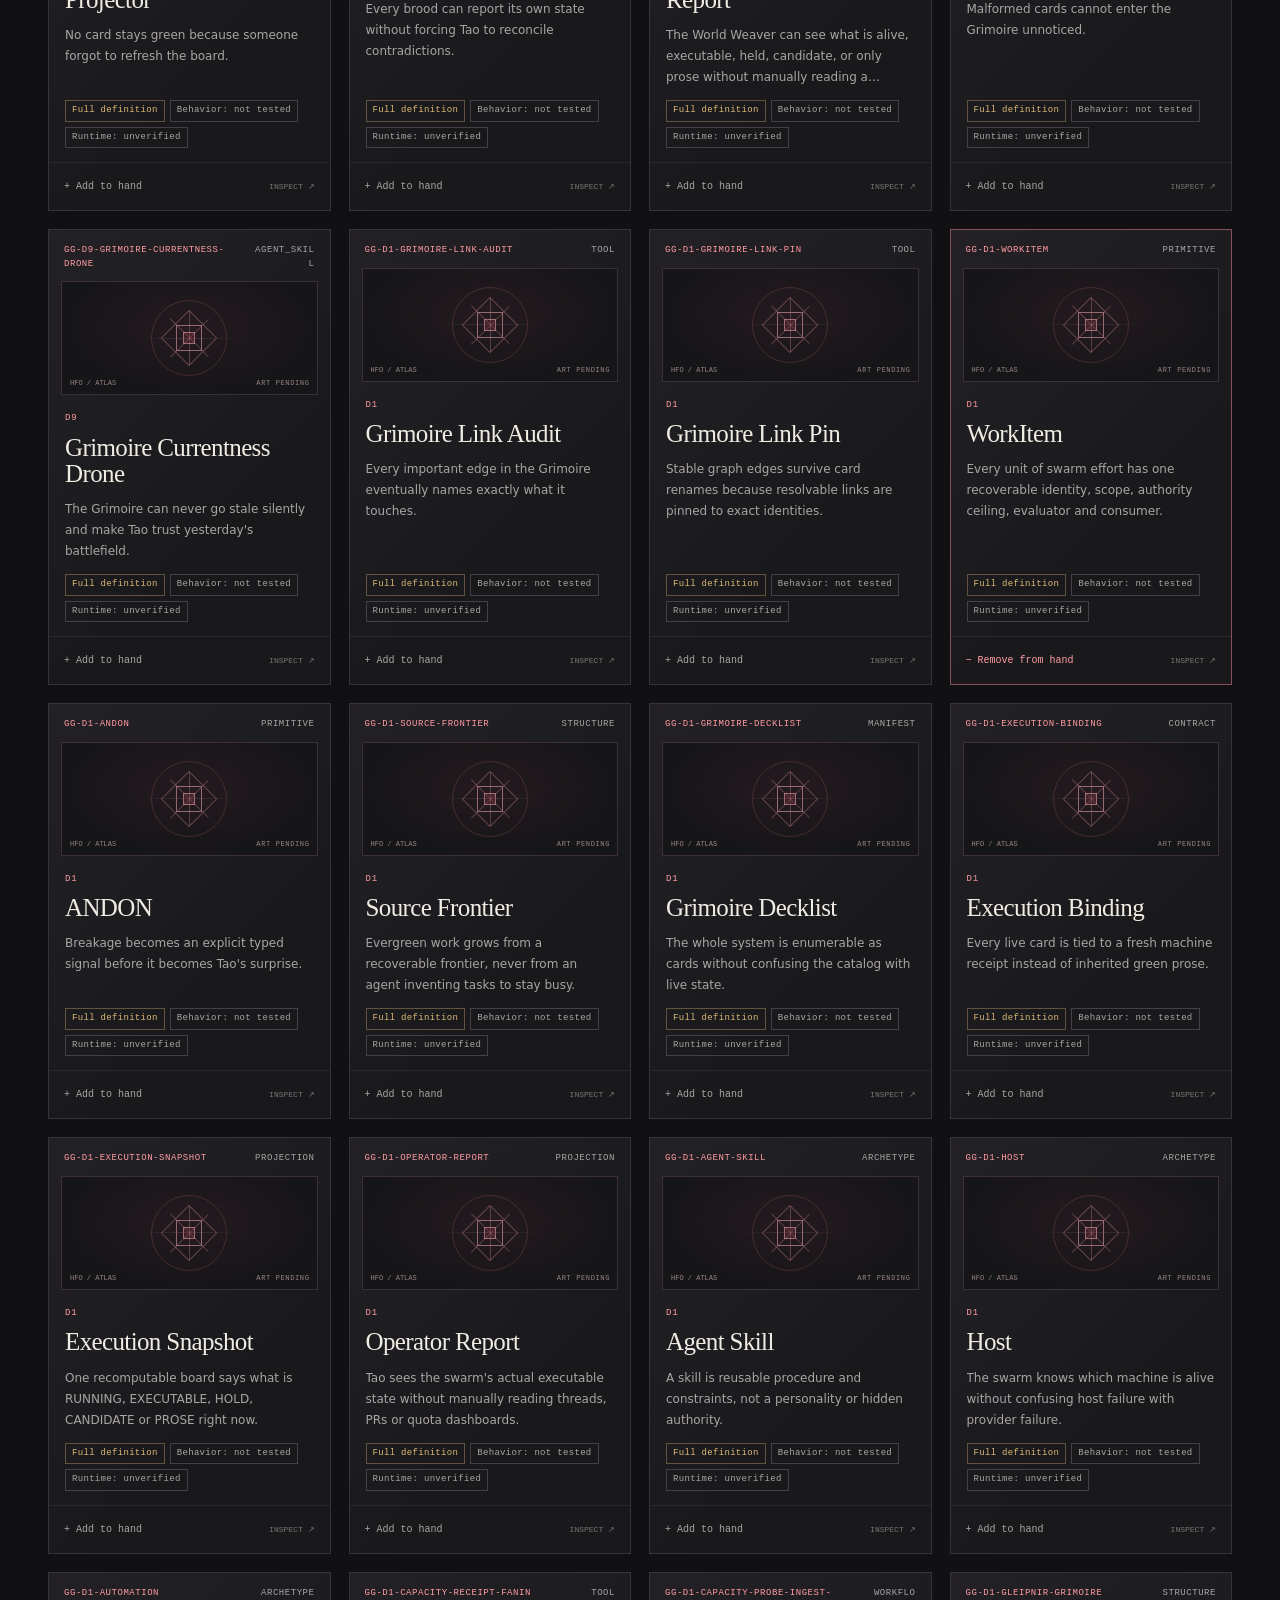
==== commit 427e12c3: "Stage proposed Gleipnir opening hand" ====
--- a/cards/index.html
+++ b/cards/index.html
@@ -14,7 +14,7 @@
   <a class="skip-link" href="#library">Skip to the card library</a>
   <header class="site-header wrap">
     <a class="wordmark" href="/" aria-label="World Weaver home"><span class="brand-glyph" aria-hidden="true">◈</span><span>WORLD WEAVER<span class="wordmark-sub">THE WAKING WEB</span></span></a>
-    <nav aria-label="Page navigation"><a href="#library">Atlas</a><a href="#hand">Your hand <span id="nav-hand-count">0/8</span></a><a href="./HFO_CARD_PLAY_CONTRACT_v0.1.md">Play contract</a><a href="./battlefield/">World state</a></nav>
+    <nav aria-label="Page navigation"><a href="#library">Atlas</a><a href="#hand">Your hand <span id="nav-hand-count">0/8</span></a><a href="./opening-hand.md">Opening hand</a><a href="./HFO_CARD_PLAY_CONTRACT_v0.1.md">Play contract</a><a href="./battlefield/">World state</a></nav>
     <span class="edition">HFO / PUBLIC EDITION</span>
   </header>
 
